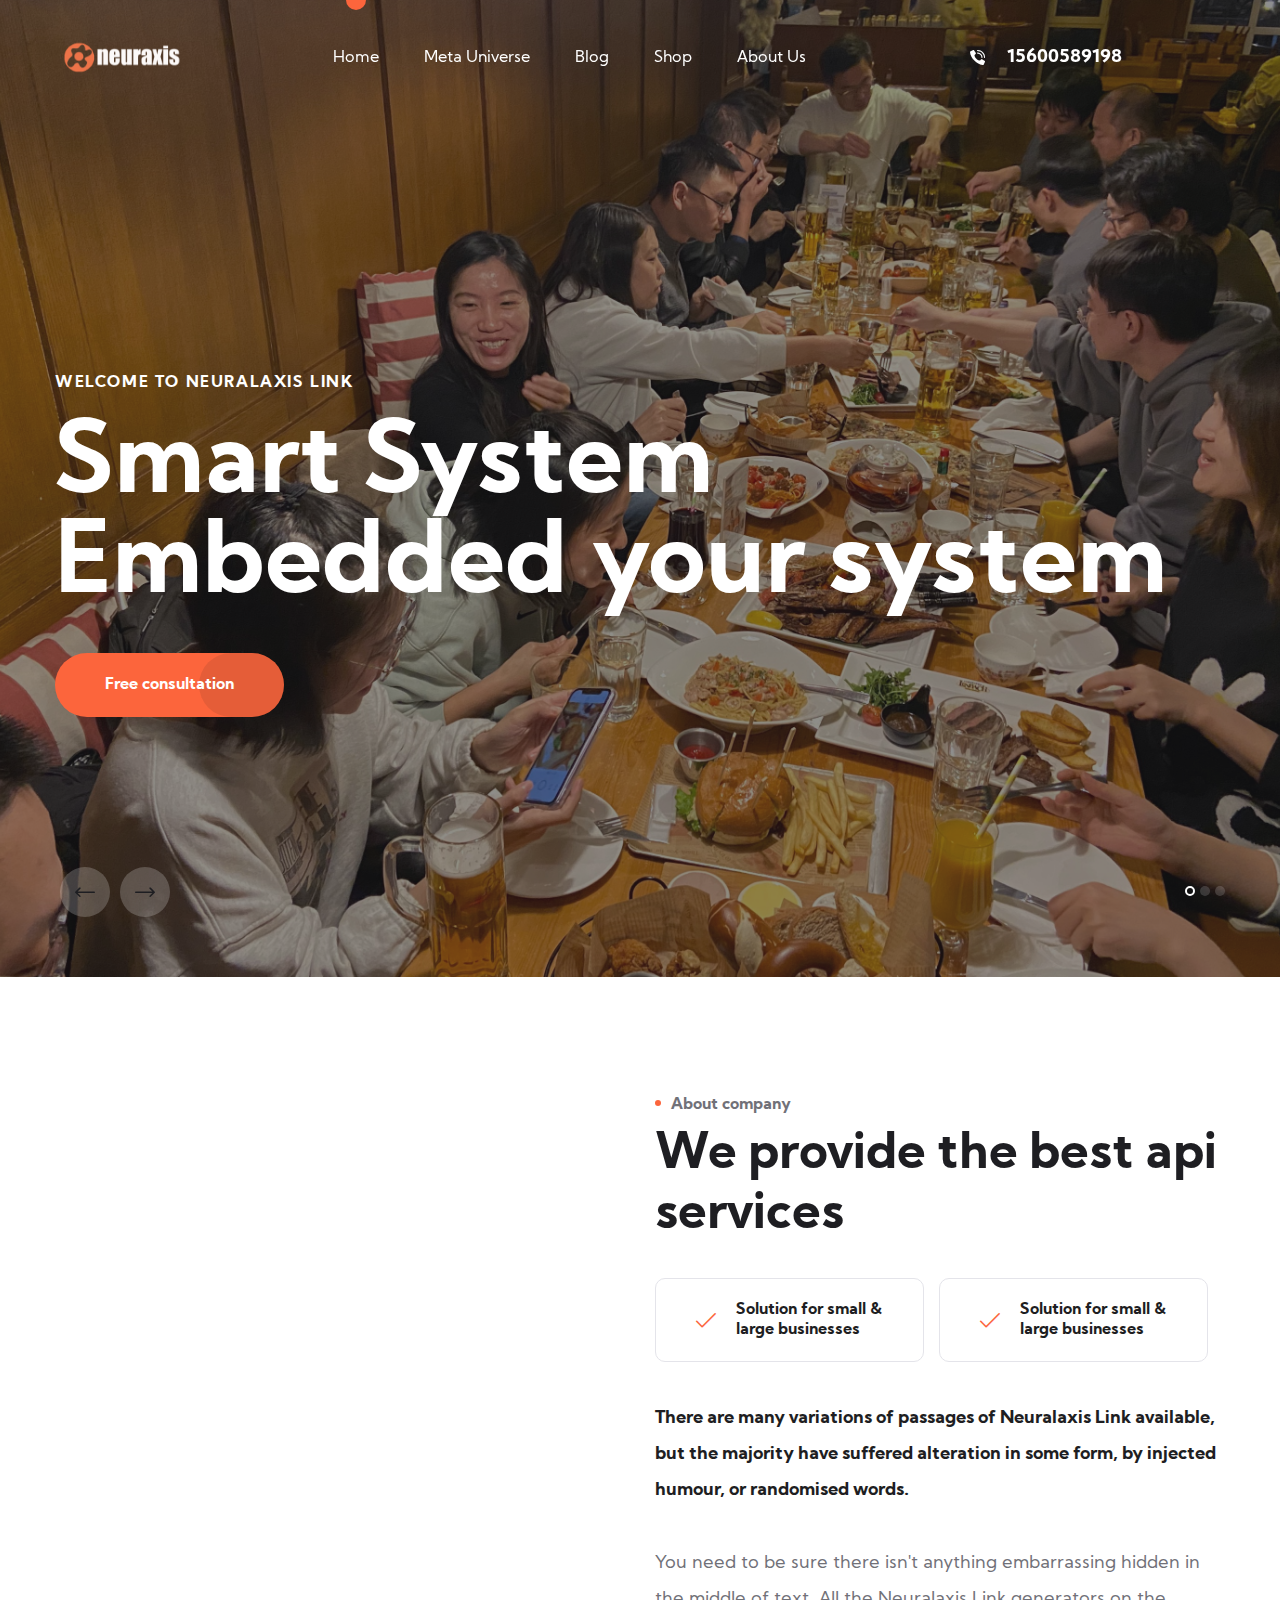
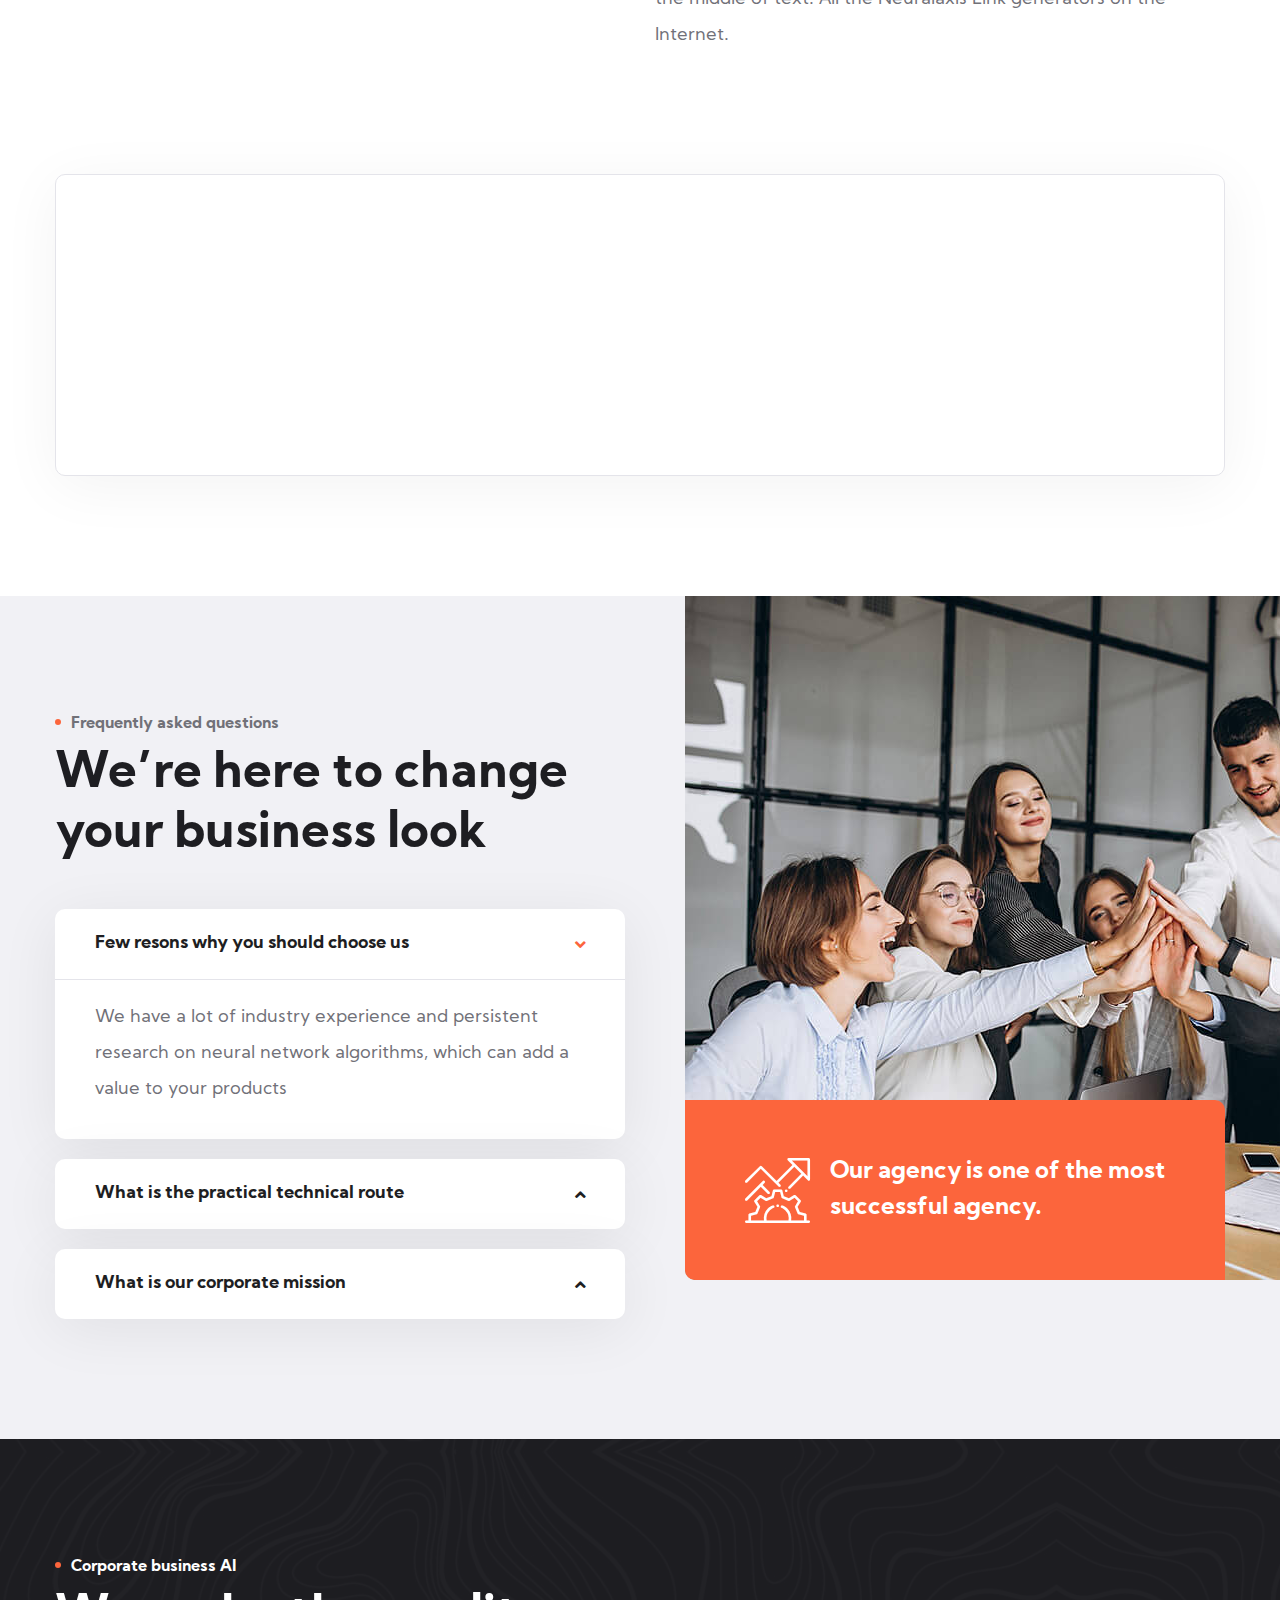
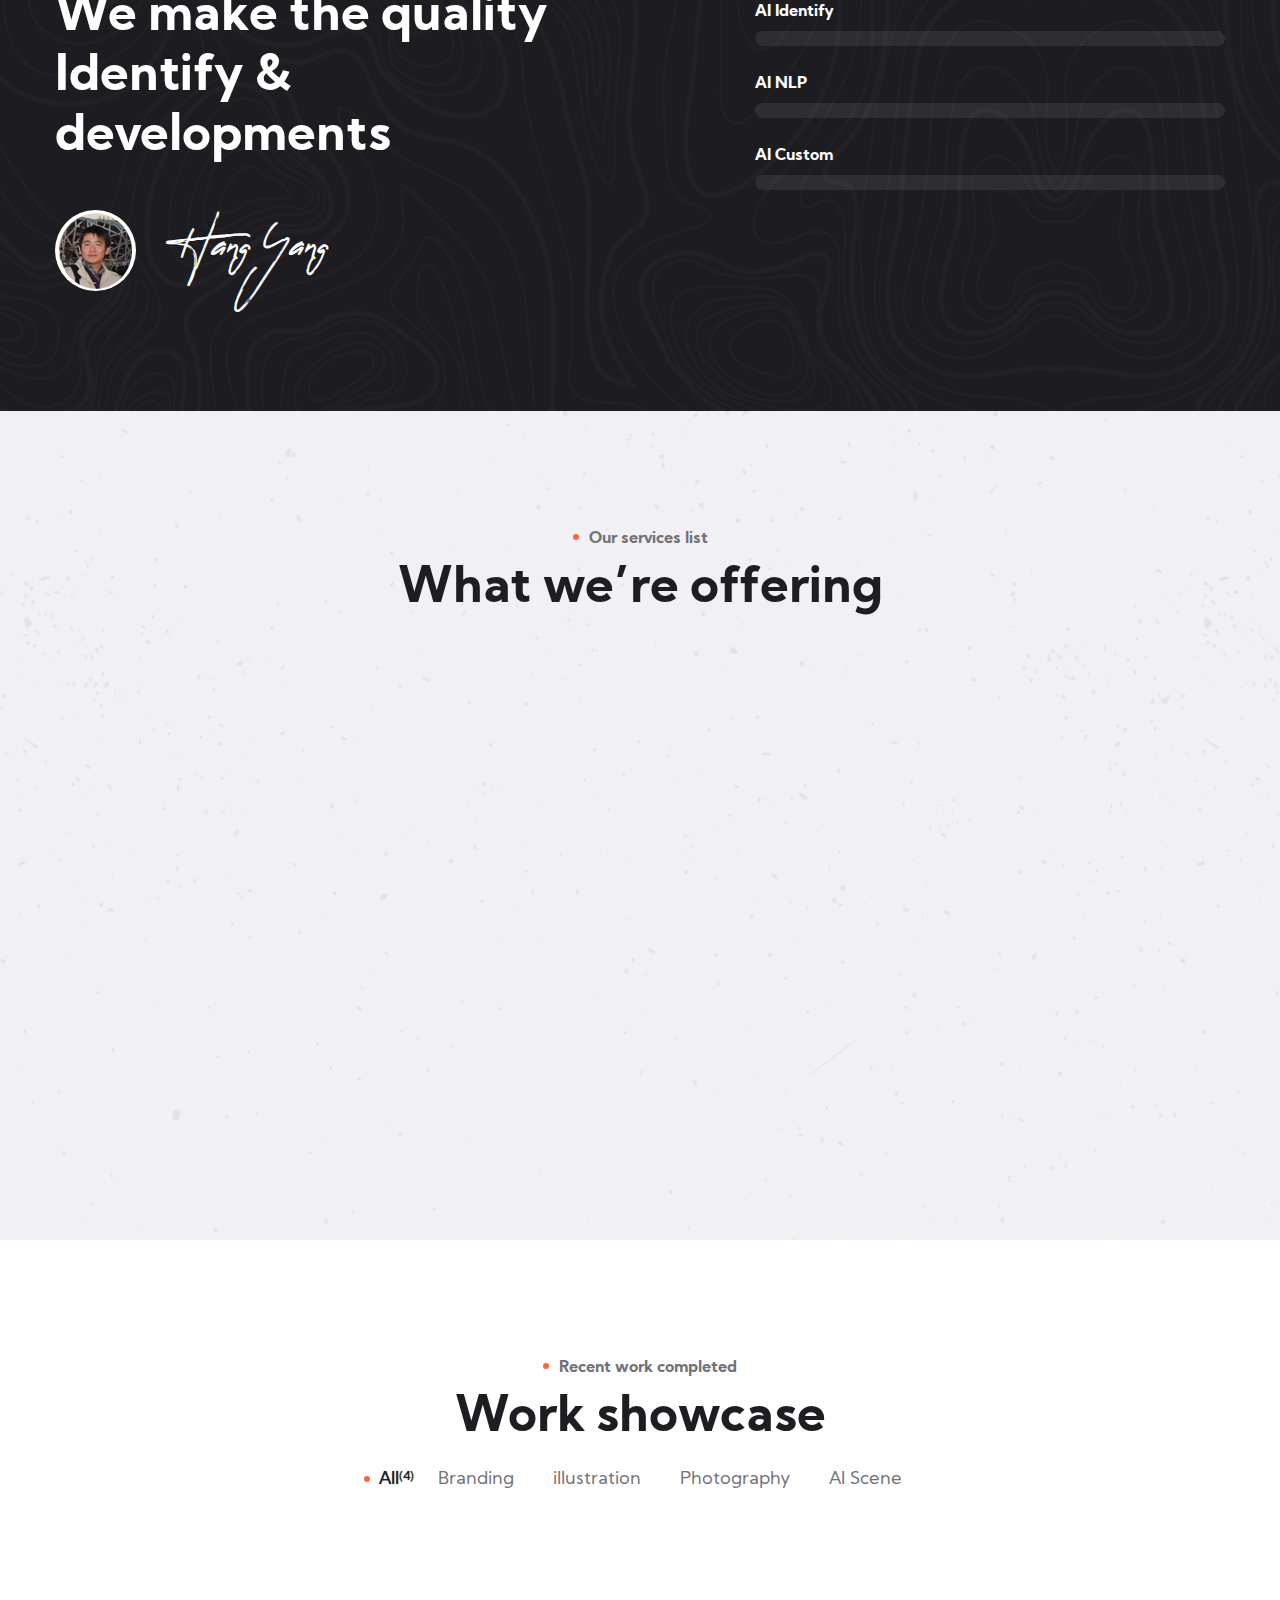
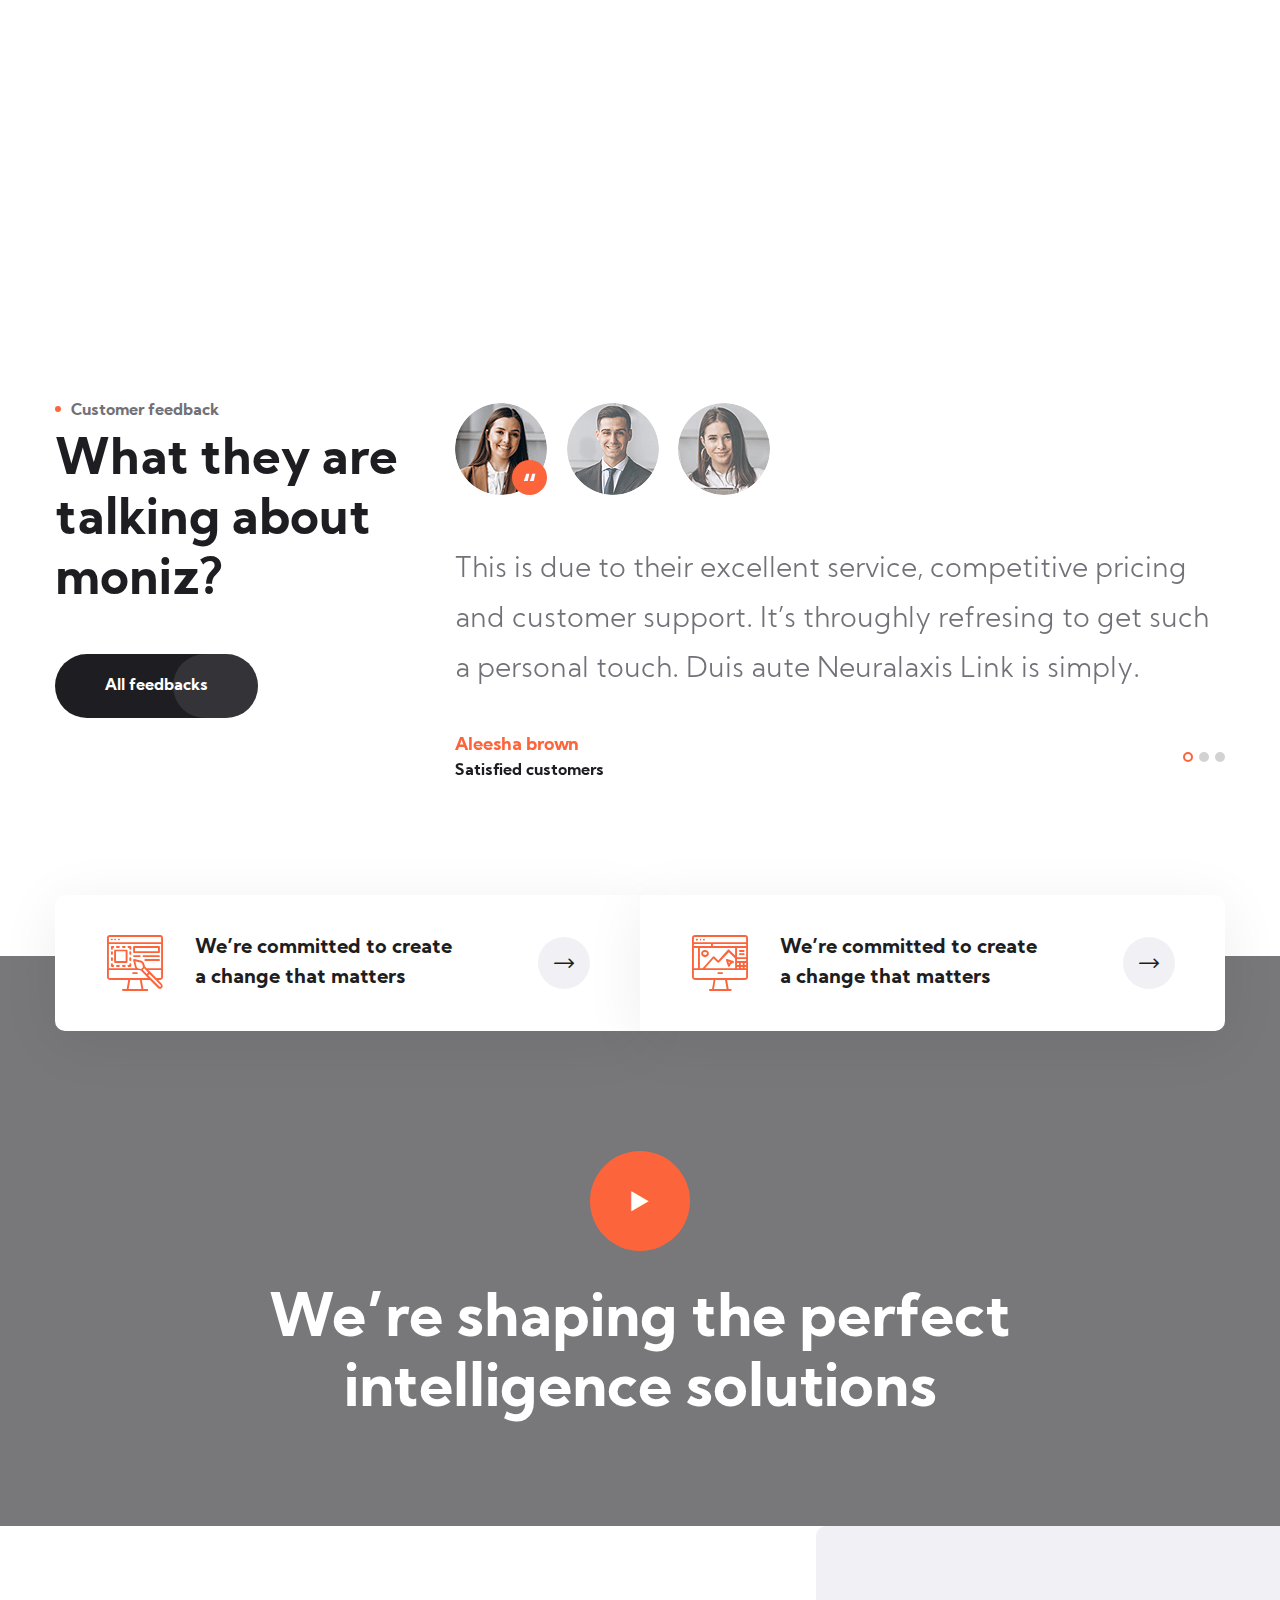
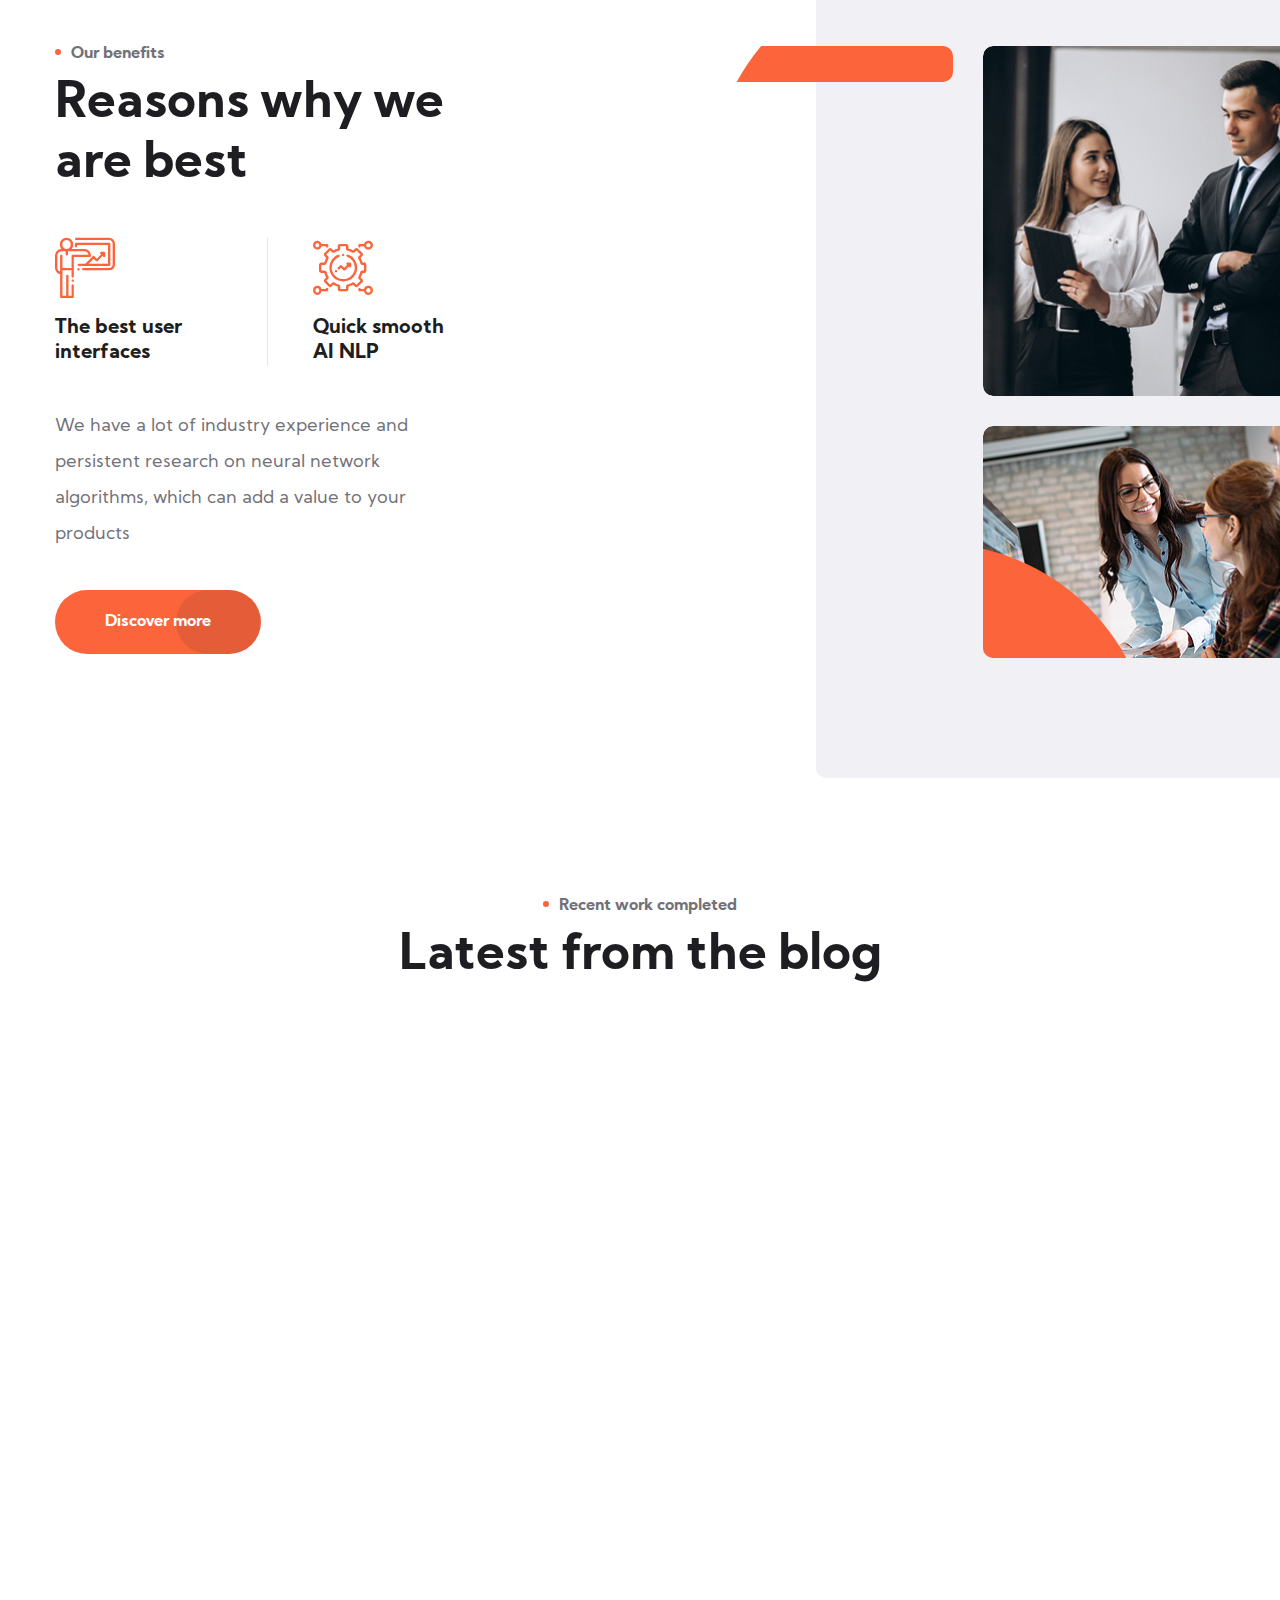
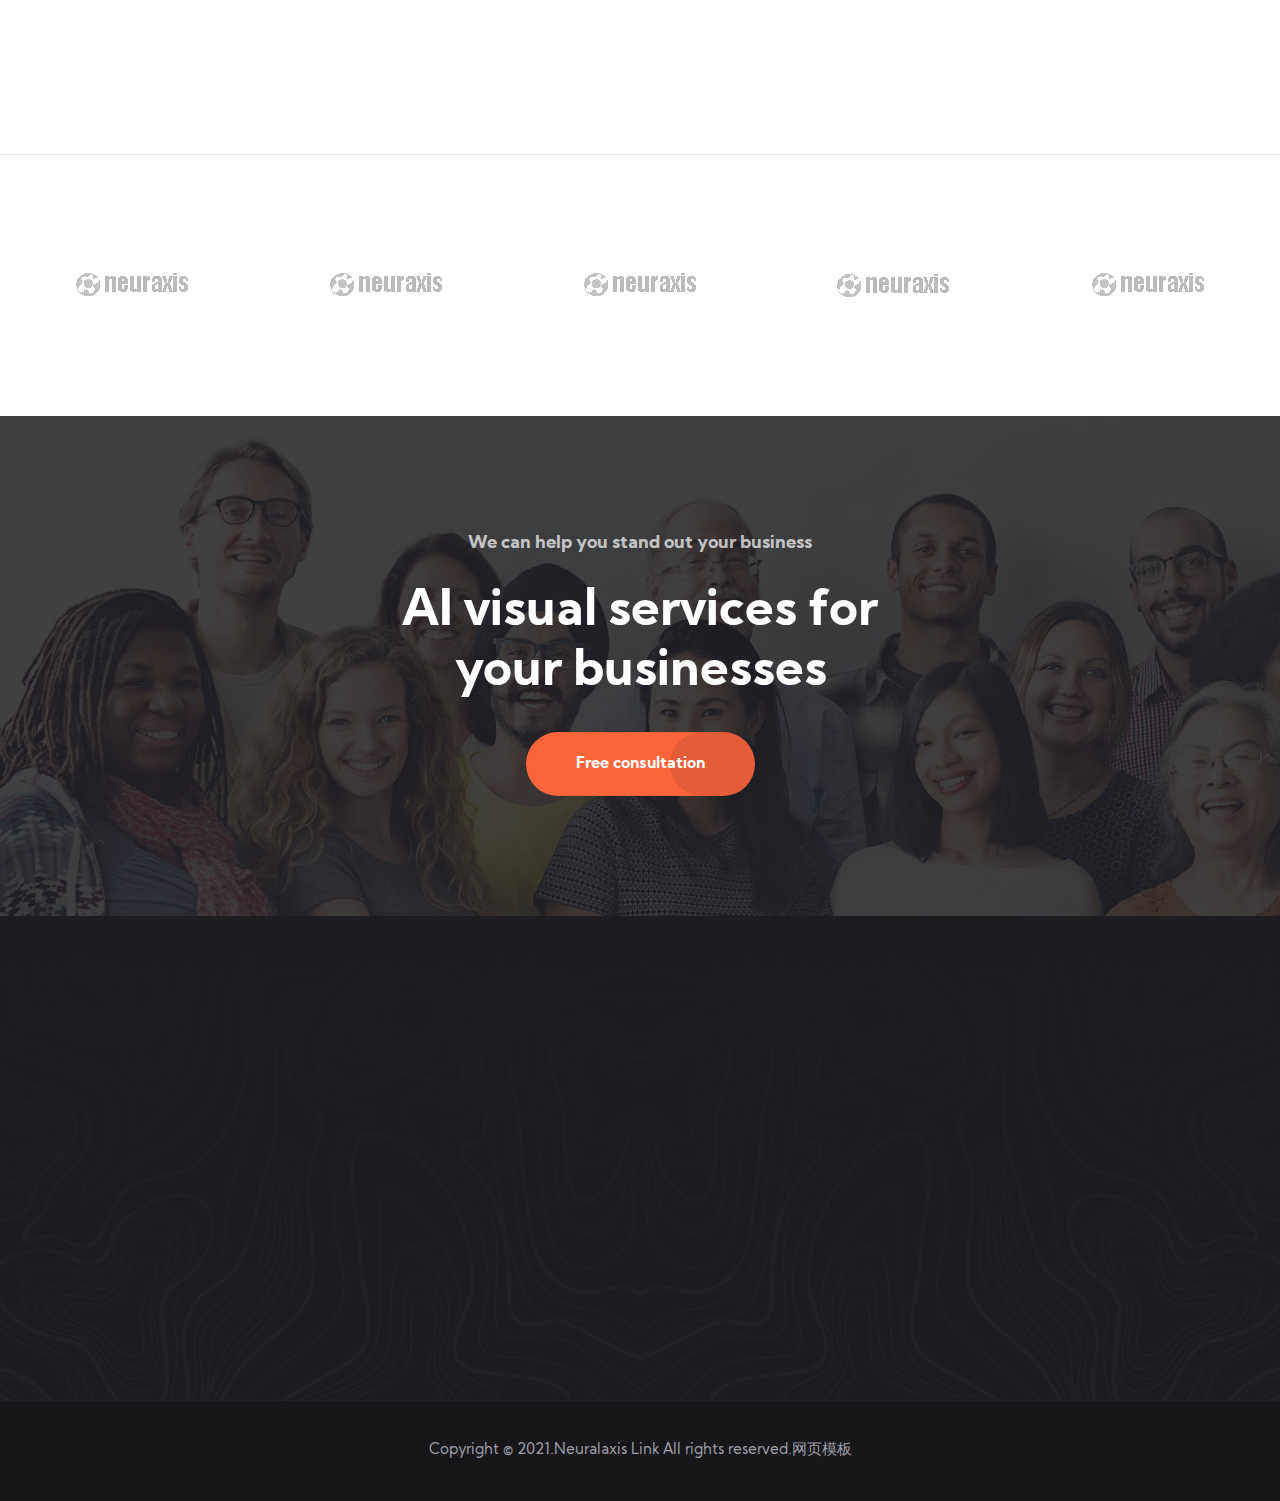
==== index.html @ cae8863f "add games" ====
<!DOCTYPE html>
<html lang="en">

<head>
    <meta charset="UTF-8" />
    <meta name="viewport" content="width=device-width, initial-scale=1.0" />
    <title>Neuralaxis Link</title>

    <!-- fonts -->
    <link rel="preconnect" href="https://fonts.gstatic.com">
    <link href="static/css/ed7759415e1d4513904849f1ca09a97c.css" rel="stylesheet">


    <link rel="stylesheet" href="static/css/bootstrap.min.css" />
    <link rel="stylesheet" href="static/css/animate.min.css" />
    <link rel="stylesheet" href="static/css/all.min.css" />
    <link rel="stylesheet" href="static/css/jarallax.css" />
    <link rel="stylesheet" href="static/css/jquery.magnific-popup.css" />
    <link rel="stylesheet" href="static/css/nouislider.min.css" />
    <link rel="stylesheet" href="static/css/nouislider.pips.css" />
    <link rel="stylesheet" href="static/css/odometer.min.css" />
    <link rel="stylesheet" href="static/css/swiper.min.css" />
    <link rel="stylesheet" href="static/css/style.css">
    <link rel="stylesheet" href="static/css/tiny-slider.min.css" />
    <link rel="stylesheet" href="static/css/stylesheet.css" />
    <link rel="stylesheet" href="static/css/owl.carousel.min.css" />
    <link rel="stylesheet" href="static/css/owl.theme.default.min.css" />
    <link rel="stylesheet" href="static/css/twentytwenty.css" />
    <link rel="stylesheet" href="static/css/jquery.bxslider.css" />
    <link rel="stylesheet" href="static/css/bootstrap-select.min.css" />
    <link rel="stylesheet" href="static/css/vegas.min.css" />
    <link rel="stylesheet" href="static/css/jquery-ui.css" />
    <link rel="stylesheet" href="static/css/timepicker.css" />

    <!-- template styles -->
    <link rel="stylesheet" href="static/css/moniz.css" />
    <link rel="stylesheet" href="static/css/moniz-responsive.css" />
</head>

<body>
    <div class="preloader">
        <img class="preloader__image" width="60" src="static/picture/loader.png" alt="" />
    </div>
    <!-- /.preloader -->
    <div class="page-wrapper">
        <header class="main-header clearfix">
            <nav class="main-menu clearfix">
                <div class="main-menu-wrapper clearfix">
                    <div class="main-menu-wrapper__left clearfix">
                        <div class="main-menu-wrapper__logo">
                            <a href="index.html"><img src="static/picture/logo.png" alt=""></a>
                        </div>
                        <div class="main-menu-wrapper__search-box">
                            <a href="#" class="main-menu-wrapper__search search-toggler icon-magnifying-glass"></a>
                        </div>
                        <div class="main-menu-wrapper__social">
                            <a href="#"><i class="fab fa-twitter"></i></a>
                            <!-- <a href="#" class="clr-fb"><i class="fab fa-facebook"></i></a>
                            <a href="#" class="clr-dri"><i class="fab fa-pinterest-p"></i></a>
                            <a href="#" class="clr-ins"><i class="fab fa-instagram"></i></a> -->
                        </div>
                    </div>
                    <div class="main-menu-wrapper__main-menu">
                        <a href="#" class="mobile-nav__toggler">
                            <span></span>
                        </a>
                        <ul class="main-menu__list">
                            <li class="dropdown">
                                <a href="index.html">Home</a>
                                <!-- <ul>
                                    <li>
                                        <a href="index.html">Home one</a>
                                    </li>
                                    <li><a href="index2.html">Home two</a></li>
                                    <li class="dropdown">
                                        <a href="#">Header styles</a>
                                        <ul>
                                            <li><a href="index.html">Header one</a></li>
                                            <li><a href="index2.html">Header two</a></li>
                                        </ul>
                                    </li>
                                </ul> -->
                            </li>
                            <li class="dropdown">
                                <a href="#">Meta Universe</a>
                                <ul>
                                    <li><a href="http://43.138.26.82:8080">Game</a></li>
                                    <li><a href="RakutenOfficeindex.html">VR</a></li>
                                </ul>
                            </li>
                            <li class="dropdown">
                                <a href="http://www.rakuten.co.jp">Blog</a>
                                <!-- <ul>
                                    <li><a href="about.html">About</a></li>
                                    <li><a href="team.html">Team</a></li>
                                    <li><a href="faqs.html">FAQs</a></li>
                                    <li><a href="404.html">404</a></li>
                                </ul> -->
                            </li>
                            <li><a href="http://www.rakuten.co.jp/">Shop</a></li>

                            <!-- <li class="dropdown">
                                <a href="#">Portfolio</a>
                                <ul>
                                    <li><a href="portfolio.html">Portfolio</a></li>
                                    <li><a href="portfolio-detail.html">Portfolio details</a></li>
                                    <li><a href="portfolio-detail-fullwidth.html">Portfolio details full</a></li>
                                </ul>
                            </li> -->
                            <li class="dropdown">
                                <a href="about.html">About Us</a>
                                <!-- <ul>
                                    <li><a href="blog.html">Blog</a></li>
                                    <li><a href="blog-sidebar.html">Blog sidebar</a></li>
                                    <li><a href="blog-details.html">Blog details</a></li>
                                </ul> -->
                            </li>

                        </ul>
                    </div>
                    <div class="main-menu-wrapper__right">
                        <div class="main-menu-wrapper__right-contact-box">
                            <div class="main-menu-wrapper__right-contact-icon">
                                <span class="icon-phone-call"></span>
                            </div>
                            <div class="main-menu-wrapper__right-contact-number">
                                <a href="tel:15600589198">15600589198</a>
                            </div>
                        </div>
                    </div>
                </div>
            </nav>
        </header>

        <div class="stricky-header stricked-menu main-menu">
            <div class="sticky-header__content"></div><!-- /.sticky-header__content -->
        </div><!-- /.stricky-header -->

        <!-- Banner One Start -->
        <section class="main-slider">
            <div class="swiper-container thm-swiper__slider" data-swiper-options='{"slidesPerView": 1, "loop": true,
    "effect": "fade",
     "pagination": {
        "el": "#main-slider-pagination",
        "type": "bullets",
        "clickable": true
      },
    "navigation": {
        "nextEl": "#main-slider__swiper-button-next",
        "prevEl": "#main-slider__swiper-button-prev"
    },
    "autoplay": {
        "delay": 5000
    }}'>
                <div class="swiper-wrapper">
                    <div class="swiper-slide">
                        <div class="image-layer" style="background-image: url(static/images/main-slider-1-1.jpg);">
                        </div>

                        <div class="image-layer-overlay"></div>
                        <div class="main-slider-shape-1"></div>
                        <div class="main-slider-shape-2"></div>
                        <div class="main-slider-shape-3"></div>
                        <div class="main-slider-shape-4"></div>
                        <!-- /.image-layer -->
                        <div class="container">
                            <div class="row">
                                <div class="col-lg-12">
                                    <div class="main-slider__content">
                                        <p>welcome to Neuralaxis Link</p>
                                        <h2>Smart System <br> Embedded your system</h2>
                                        <a href="contact.html" class="thm-btn"><span>Free consultation</span></a>
                                    </div>
                                </div>
                            </div>
                        </div>
                    </div>
                    <div class="swiper-slide">
                        <div class="image-layer" style="background-image: url(static/images/main-slider-1-2.jpg);">
                        </div>

                        <div class="image-layer-overlay"></div>
                        <div class="main-slider-shape-1"></div>
                        <div class="main-slider-shape-2"></div>
                        <div class="main-slider-shape-3"></div>
                        <div class="main-slider-shape-4"></div>
                        <!-- /.image-layer -->
                        <div class="container">
                            <div class="row">
                                <div class="col-lg-12">
                                    <div class="main-slider__content">
                                        <p>welcome to Neuralaxis agency</p>
                                        <h2>Artificial intelligence <br> design agency</h2>
                                        <a href="contact.html" class="thm-btn"><span>Free consultation</span></a>
                                    </div>
                                </div>
                            </div>
                        </div>
                    </div>
                    <div class="swiper-slide">
                        <div class="image-layer" style="background-image: url(static/images/main-slider-1-3.jpg);">
                        </div>

                        <div class="image-layer-overlay"></div>
                        <div class="main-slider-shape-1"></div>
                        <div class="main-slider-shape-2"></div>
                        <div class="main-slider-shape-3"></div>
                        <div class="main-slider-shape-4"></div>
                        <!-- /.image-layer -->
                        <div class="container">
                            <div class="row">
                                <div class="col-lg-12">
                                    <div class="main-slider__content">
                                        <p>welcome to Moniz Neuralaxis agency</p>
                                        <h2>Artificial intelligence<br> design agency</h2>
                                        <a href="contact.html" class="thm-btn"><span>Free consultation</span></a>
                                    </div>
                                </div>
                            </div>
                        </div>
                    </div>
                </div>
                <!-- If we need navigation buttons -->
                <div class="slider-bottom-box clearfix">

                    <div class="main-slider__nav">
                        <div class="swiper-button-prev" id="main-slider__swiper-button-next"><i
                                class="icon-right-arrow icon-left-arrow"></i>
                        </div>
                        <div class="swiper-button-next" id="main-slider__swiper-button-prev"><i
                                class="icon-right-arrow"></i>
                        </div>
                    </div>
                    <div class="swiper-pagination" id="main-slider-pagination"></div>
                </div>
            </div>
        </section>
        <!--Banner One End-->

        <!--Welcome One Start-->
        <section class="welcome-one">
            <div class="container">
                <div class="row">
                    <div class="col-xl-6">
                        <div class="welcome-one__left wow fadeInLeft" data-wow-duration="1500ms">
                            <div class="welcome-one__img-box">
                                <div class="welcome-one__img">
                                    <img src="static/picture/welcome-one-img-1.png" alt="">
                                    <div class="welcome-one__shape-1"></div>
                                    <div class="welcome-one__shape-2"></div>
                                </div>
                                <div class="welcome-one__trusted">
                                    <p>Trusted by</p>
                                    <h2 class="odometer" data-count="4890">00</h2>
                                </div>
                            </div>
                        </div>
                    </div>
                    <div class="col-xl-6">
                        <div class="welcome-one__right">
                            <div class="section-title text-left">
                                <span class="section-title__tagline">About company</span>
                                <h2 class="section-title__title">We provide the best api services</h2>
                            </div>
                            <div class="welcome-one__solutions">
                                <div class="welcome-one__solutions-single">
                                    <div class="welcome-one__solutions-icon">
                                        <span class="icon-tick"></span>
                                    </div>
                                    <div class="welcome-one__solutions-text-box">
                                        <p>Solution for small & <br> large businesses</p>
                                    </div>
                                </div>
                                <div class="welcome-one__solutions-single">
                                    <div class="welcome-one__solutions-icon">
                                        <span class="icon-tick"></span>
                                    </div>
                                    <div class="welcome-one__solutions-text-box">
                                        <p>Solution for small & <br> large businesses</p>
                                    </div>
                                </div>
                            </div>
                            <p class="welcome-one__right-text-1">There are many variations of passages of Neuralaxis
                                Link
                                available, but the majority have suffered alteration in some form, by injected humour,
                                or randomised words.</p>
                            <p class="welcome-one__right-text-2">You need to be sure there isn't anything embarrassing
                                hidden in the middle of text. All the Neuralaxis Link generators on the Internet.</p>
                        </div>
                    </div>
                </div>
            </div>
        </section>
        <!--Welcome One End-->

        <!--Counter One Start-->
        <section class="counters-one">
            <div class="container">
                <ul class="counters-one__box list-unstyled">
                    <li class="counter-one__single wow fadeInUp" data-wow-delay="100ms">
                        <div class="counter-one__icon">
                            <span class="icon-recommend"></span>
                        </div>
                        <h3 class="odometer" data-count="860">00</h3>
                        <p class="counter-one__text">Projects completed</p>
                    </li>
                    <li class="counter-one__single wow fadeInUp" data-wow-delay="200ms">
                        <div class="counter-one__icon">
                            <span class="icon-recruit"></span>
                        </div>
                        <h3 class="odometer" data-count="50">00</h3>
                        <p class="counter-one__text">Active clients</p>
                    </li>
                    <li class="counter-one__single wow fadeInUp" data-wow-delay="300ms">
                        <div class="counter-one__icon">
                            <span class="icon-coffee"></span>
                        </div>
                        <h3 class="odometer" data-count="93">00</h3>
                        <p class="counter-one__text">Cups of coffee</p>
                    </li>
                    <li class="counter-one__single wow fadeInUp" data-wow-delay="400ms">
                        <div class="counter-one__icon">
                            <span class="icon-customer-review"></span>
                        </div>
                        <h3 class="odometer" data-count="970">00</h3>
                        <p class="counter-one__text">Happy clients</p>
                    </li>
                    <li class="counter-one__shape wow fadeInUp" data-wow-delay="500ms"></li>
                </ul>
            </div>
        </section>
        <!--Counter One End-->

        <!--We Change Start-->
        <section class="we-change">
            <div class="container">
                <div class="row">
                    <div class="col-xl-6">
                        <div class="we-change__left-faqs">
                            <div class="section-title text-left">
                                <span class="section-title__tagline">Frequently asked questions</span>
                                <h2 class="section-title__title">We’re here to change your business look</h2>
                            </div>
                            <div class="we-change__faqs">
                                <div class="accrodion-grp" data-grp-name="faq-one-accrodion">
                                    <div class="accrodion active">
                                        <div class="accrodion-title">
                                            <h4>Few resons why you should choose us</h4>
                                        </div>
                                        <div class="accrodion-content">
                                            <div class="inner">
                                                <p>We have a lot of industry experience and persistent research on
                                                    neural network algorithms, which can add a value to your products
                                                </p>
                                            </div><!-- /.inner -->
                                        </div>
                                    </div>
                                    <div class="accrodion">
                                        <div class="accrodion-title">
                                            <h4>What is the practical technical route</h4>
                                        </div>
                                        <div class="accrodion-content">
                                            <div class="inner">
                                                <p>Caffe mxnet paddle pytorch onnx matlab deeplearning4j.</p>
                                            </div><!-- /.inner -->
                                        </div>
                                    </div>
                                    <div class="accrodion last-chiled">
                                        <div class="accrodion-title">
                                            <h4>What is our corporate mission</h4>
                                        </div>
                                        <div class="accrodion-content">
                                            <div class="inner">
                                                <p>Use high-tech technology to make our world a better place.</p>
                                            </div><!-- /.inner -->
                                        </div>
                                    </div>
                                </div>
                            </div>
                        </div>
                    </div>
                    <div class="col-xl-6">
                        <div class="we-change__right">
                            <div class="we-change__right-img">
                                <img src="static/picture/we-change-right-img-1.jpg" alt="">
                                <div class="we-change__agency">
                                    <div class="we-change__agency-icon">
                                        <span class="icon-development"></span>
                                    </div>
                                    <div class="we-change__agency-text">
                                        <h3>Our agency is one of the most <br> successful agency.</h3>
                                    </div>
                                </div>
                            </div>
                        </div>
                    </div>
                </div>
            </div>
        </section>
        <!--We Change End-->

        <!--We Make Start-->
        <section class="we-make">
            <div class="we-make-bg" style="background-image: url(static/images/we-make-bg.jpg)"></div>
            <div class="container">
                <div class="row">
                    <div class="col-xl-7 col-lg-6">
                        <div class="we-make__left">
                            <div class="section-title text-left">
                                <span class="section-title__tagline">Corporate business AI</span>
                                <h2 class="section-title__title">We make the quality Identify & developments</h2>
                            </div>
                            <div class="we-make__person">
                                <div class="we-make__person-img">
                                    <img src="static/picture/person-img-1.png" alt="">
                                </div>
                                <div class="we-make__person-text">
                                    <p>Hang Yang</p>
                                </div>
                            </div>
                        </div>
                    </div>
                    <div class="col-xl-5 col-lg-6">
                        <div class="we-make__right">
                            <div class="we-make__progress">
                                <div class="we-make__progress-single">
                                    <h4 class="we-make__progress-title">AI Identify</h4>
                                    <div class="bar">
                                        <div class="bar-inner count-bar" data-percent="90%">
                                            <div class="count-text">90%</div>
                                        </div>
                                    </div>
                                </div>
                                <div class="we-make__progress-single">
                                    <h4 class="we-make__progress-title">AI NLP</h4>
                                    <div class="bar">
                                        <div class="bar-inner count-bar" data-percent="46%">
                                            <div class="count-text">46%</div>
                                        </div>
                                    </div>
                                </div>
                                <div class="we-make__progress-single">
                                    <h4 class="we-make__progress-title">AI Custom</h4>
                                    <div class="bar marb-0">
                                        <div class="bar-inner count-bar" data-percent="38%">
                                            <div class="count-text">38%</div>
                                        </div>
                                    </div>
                                </div>
                            </div>
                        </div>
                    </div>
                </div>
            </div>
        </section>
        <!--We Make End-->

        <!--Services One Start-->
        <section class="services-one">
            <div class="services-one-bg" style="background-image: url(static/images/services-one-bg.jpg)">
            </div>
            <div class="container">
                <div class="section-title text-center">
                    <span class="section-title__tagline">Our services list</span>
                    <h2 class="section-title__title">What we’re offering</h2>
                </div>
                <div class="row">
                    <div class="col-xl-4 col-lg-4">
                        <!--Services One Single-->
                        <div class="services-one__single wow fadeInUp" data-wow-delay="100ms">
                            <div class="services-one__icon">
                                <span class="icon-color-sample"></span>
                            </div>
                            <h3 class="services-one__title"><a href="ai-visual.html">AI visual</a></h3>
                            <p class="services-one__text">Neuralaxis Link dolor sit amet, consectetur notted adipisicing
                                elit sed do.</p>
                            <a href="ai-visual.html" class="service-one__arrow"><span
                                    class="icon-right-arrow"></span></a>
                        </div>
                    </div>
                    <div class="col-xl-4 col-lg-4">
                        <!--Services One Single-->
                        <div class="services-one__single wow fadeInUp" data-wow-delay="100ms">
                            <div class="services-one__icon">
                                <span class="icon-front-end"></span>
                            </div>
                            <h3 class="services-one__title"><a href="ai-NLP.html">AI NLP</a></h3>
                            <p class="services-one__text">Neuralaxis Link dolor sit amet, consectetur notted adipisicing
                                elit sed do.</p>
                            <a href="ai-NLP.html" class="service-one__arrow"><span class="icon-right-arrow"></span></a>
                        </div>
                    </div>
                    <div class="col-xl-4 col-lg-4">
                        <!--Services One Single-->
                        <div class="services-one__single wow fadeInUp" data-wow-delay="100ms">
                            <div class="services-one__icon">
                                <span class="icon-online-shopping"></span>
                            </div>
                            <h3 class="services-one__title"><a href="ai-custom.html">AI Custom</a></h3>
                            <p class="services-one__text">Neuralaxis Link dolor sit amet, consectetur notted adipisicing
                                elit sed do.</p>
                            <a href="ai-custom.html" class="service-one__arrow"><span
                                    class="icon-right-arrow"></span></a>
                        </div>
                    </div>
                </div>
            </div>
        </section>
        <!--Services One End-->

        <!--Portfolio One Start-->
        <section class="portfolio-one">
            <div class="portfolio-one__container">
                <div class="section-title text-center">
                    <span class="section-title__tagline">Recent work completed</span>
                    <h2 class="section-title__title">Work showcase</h2>
                </div>
                <div class="row">
                    <div class="col-xl-12">
                        <ul class="portfolio-filter style1 post-filter has-dynamic-filters-counter list-unstyled">
                            <li data-filter=".filter-item" class="active"><span class="filter-text">All</span></li>
                            <li data-filter=".bra"><span class="filter-text">Branding</span></li>
                            <li data-filter=".illus"><span class="filter-text">illustration</span></li>
                            <li data-filter=".photo"><span class="filter-text">Photography</span></li>
                            <li data-filter=".web"><span class="filter-text last-pd-none">AI Scene</span></li>
                        </ul>
                    </div>
                </div>
                <div class="row filter-layout masonary-layout">
                    <div class="col-xl-3 col-lg-6 col-md-6 filter-item bra illus web photo">
                        <!--Portfolio One Single-->
                        <div class="portfolio-one__single wow fadeInUp" data-wow-delay="100ms">
                            <div class="portfolio-one__img">
                                <img src="static/picture/portfolio-1-1.jpg" alt="">
                                <div class="portfolio-one__experience">
                                    <div class="portfolio-one__web-design">
                                        <p class="portfolio-one__web-design-title">AI Scene</p>
                                    </div>
                                    <div class="portfolio-one__fimlor">
                                        <p class="portfolio-one__fimlor-title"><a href="portfolio-detail.html">Fimlor
                                                Experience</a></p>
                                    </div>
                                </div>
                                <div class="portfolio-one__arrow">
                                    <a href="portfolio-detail.html"><span class="icon-right-arrow"></span></a>
                                </div>
                            </div>
                        </div>
                    </div>
                    <div class="col-xl-3 col-lg-6 col-md-6 filter-item bra photo">
                        <!--Portfolio One Single-->
                        <div class="portfolio-one__single wow fadeInUp" data-wow-delay="200ms">
                            <div class="portfolio-one__img">
                                <img src="static/picture/portfolio-1-2.jpg" alt="">
                                <div class="portfolio-one__experience">
                                    <div class="portfolio-one__web-design">
                                        <p class="portfolio-one__web-design-title">AI Scene</p>
                                    </div>
                                    <div class="portfolio-one__fimlor">
                                        <p class="portfolio-one__fimlor-title"><a href="portfolio-detail.html">Fimlor
                                                Experience</a></p>
                                    </div>
                                </div>
                                <div class="portfolio-one__arrow">
                                    <a href="portfolio-detail.html"><span class="icon-right-arrow"></span></a>
                                </div>
                            </div>
                        </div>
                    </div>
                    <div class="col-xl-3 col-lg-6 col-md-6 filter-item bra illus web">
                        <!--Portfolio One Single-->
                        <div class="portfolio-one__single mar-b-0 margin-bottom-30 wow fadeInUp" data-wow-delay="300ms">
                            <div class="portfolio-one__img">
                                <img src="static/picture/portfolio-1-3.jpg" alt="">
                                <div class="portfolio-one__experience">
                                    <div class="portfolio-one__web-design">
                                        <p class="portfolio-one__web-design-title">AI Scene</p>
                                    </div>
                                    <div class="portfolio-one__fimlor">
                                        <p class="portfolio-one__fimlor-title"><a href="portfolio-detail.html">Fimlor
                                                Experience</a></p>
                                    </div>
                                </div>
                                <div class="portfolio-one__arrow">
                                    <a href="portfolio-detail.html"><span class="icon-right-arrow"></span></a>
                                </div>
                            </div>
                        </div>
                    </div>
                    <div class="col-xl-3 col-lg-6 col-md-6 filter-item bra illus photo">
                        <!--Portfolio One Single-->
                        <div class="portfolio-one__single mar-b-0 wow fadeInUp" data-wow-delay="400ms">
                            <div class="portfolio-one__img">
                                <img src="static/picture/portfolio-1-4.jpg" alt="">
                                <div class="portfolio-one__experience">
                                    <div class="portfolio-one__web-design">
                                        <p class="portfolio-one__web-design-title">AI Scene</p>
                                    </div>
                                    <div class="portfolio-one__fimlor">
                                        <p class="portfolio-one__fimlor-title"><a href="portfolio-detail.html">Fimlor
                                                Experience</a></p>
                                    </div>
                                </div>
                                <div class="portfolio-one__arrow">
                                    <a href="portfolio-detail.html"><span class="icon-right-arrow"></span></a>
                                </div>
                            </div>
                        </div>
                    </div>
                </div>
            </div>
        </section>
        <!--Portfolio One End-->

        <!--Testimonial One Start-->
        <section class="testimonial-one">
            <div class="container">
                <div class="row">
                    <div class="col-xl-4 col-lg-5">
                        <div class="testimonial-one__left">
                            <div class="section-title text-left">
                                <span class="section-title__tagline">Customer feedback</span>
                                <h2 class="section-title__title">What they are talking about moniz?</h2>
                            </div>
                            <div class="testimonial-one__btn-box">
                                <a href="about.html" class="thm-btn testimonial-one__btn"><span>All feedbacks</span></a>
                                <div class="testimonial-one__btn-shape"></div>
                            </div>
                        </div>
                    </div>
                    <div class="col-xl-8 col-lg-7">
                        <div class="testimonial-one__slider">


                            <div class="swiper-container" id="testimonials-one__thumb">
                                <div class="swiper-wrapper">
                                    <div class="swiper-slide">
                                        <div class="testimonial-one__img-holder">
                                            <img src="static/picture/testimonials-1-1.png" alt="">
                                            <div class="testimonial-one__quote">

                                            </div>
                                        </div>
                                    </div><!-- /.swiper-slide -->
                                    <div class="swiper-slide">
                                        <div class="testimonial-one__img-holder">
                                            <img src="static/picture/testimonials-1-2.png" alt="">
                                            <div class="testimonial-one__quote">

                                            </div>
                                        </div>
                                    </div><!-- /.swiper-slide -->
                                    <div class="swiper-slide">
                                        <div class="testimonial-one__img-holder">
                                            <img src="static/picture/testimonials-1-3.png" alt="">
                                            <div class="testimonial-one__quote">

                                            </div>
                                        </div>
                                    </div><!-- /.swiper-slide -->
                                </div><!-- /.swiper-wrapper -->
                            </div><!-- /#testimonials-one__thumb.swiper-container -->

                            <div class="testimonials-one__main-content">
                                <div class="swiper-container" id="testimonials-one__carousel">
                                    <div class="swiper-wrapper">
                                        <div class="swiper-slide">
                                            <div class="testimonial-one__conent-box">
                                                <p class="testimonial-one__text">This is due to their excellent service,
                                                    competitive pricing and customer support. It’s throughly refresing
                                                    to
                                                    get such a personal touch. Duis aute Neuralaxis Link is simply.</p>
                                                <div class="testimonial-one__client-details">
                                                    <h4 class="testimonial-one__client-name">Aleesha brown</h4>
                                                    <span class="testimonial-one__clinet-title">Satisfied
                                                        customers</span>
                                                </div>
                                            </div>
                                        </div><!-- /.swiper-slide -->
                                        <div class="swiper-slide">
                                            <div class="testimonial-one__conent-box">
                                                <p class="testimonial-one__text">This is due to their excellent service,
                                                    competitive pricing and customer support. It’s throughly refresing
                                                    to
                                                    get such a personal touch. Duis aute Neuralaxis Link is simply.</p>
                                                <div class="testimonial-one__client-details">
                                                    <h4 class="testimonial-one__client-name">Aleesha brown</h4>
                                                    <span class="testimonial-one__clinet-title">Satisfied
                                                        customers</span>
                                                </div>
                                            </div>
                                        </div><!-- /.swiper-slide -->
                                        <div class="swiper-slide">
                                            <div class="testimonial-one__conent-box">
                                                <p class="testimonial-one__text">This is due to their excellent service,
                                                    competitive pricing and customer support. It’s throughly refresing
                                                    to
                                                    get such a personal touch. Duis aute Neuralaxis Link is simply.</p>
                                                <div class="testimonial-one__client-details">
                                                    <h4 class="testimonial-one__client-name">Aleesha brown</h4>
                                                    <span class="testimonial-one__clinet-title">Satisfied
                                                        customers</span>
                                                </div>
                                            </div>
                                        </div><!-- /.swiper-slide -->
                                    </div><!-- /.swiper-wrapper -->
                                    <div id="testimonials-one__carousel-pagination"></div>
                                    <!-- /#testimonials-one__carousel-pagination -->
                                </div><!-- /#testimonials-one__thumb.swiper-container -->
                            </div>
                        </div>
                    </div>
                </div>
            </div>
        </section>
        <!--Testimonial One End-->

        <!--Two Boxes Start-->
        <section class="two-boxes">
            <div class="container">
                <div class="two-boxes__inner">
                    <div class="row">
                        <div class="col-xl-6 col-lg-6">
                            <div class="two-boxes__single two-boxes__single-one">
                                <div class="two-boxes__content">
                                    <div class="two-boxes__icon">
                                        <span class="icon-web-design"></span>
                                    </div>
                                    <div class="two-boxes__text">
                                        <p>We’re committed to create <br> a change that matters</p>
                                    </div>
                                </div>
                                <div class="two-boxes__arrow">
                                    <a href="contact.html"><span class="icon-right-arrow"></span></a>
                                </div>
                            </div>
                        </div>
                        <div class="col-xl-6 col-lg-6">
                            <div class="two-boxes__single two-boxes__single-two">
                                <div class="two-boxes__content">
                                    <div class="two-boxes__icon">
                                        <span class="icon-graphic-design"></span>
                                    </div>
                                    <div class="two-boxes__text">
                                        <p>We’re committed to create <br> a change that matters</p>
                                    </div>
                                </div>
                                <div class="two-boxes__arrow">
                                    <a href="about.html"><span class="icon-right-arrow"></span></a>
                                </div>
                            </div>
                        </div>
                    </div>
                </div>
            </div>
        </section>
        <!--Two Boxes End-->

        <!--Video One Start-->
        <section class="video-one">
            <div class="video-one-bg jarallax" data-jarallax data-speed="0.2" data-imgPosition="50% 0%"
                style="background-image: url(static/images/video-one-bg.jpg)"></div>
            <div class="container">
                <div class="row">
                    <div class="col-xl-12">
                        <div class="video-one__inner">
                            <div class="video-one__link">
                                <a href="#" class="video-one__btn video-popup">
                                    <div class="video-one__video-icon">
                                        <span class="icon-play-button"></span>
                                        <i class="ripple"></i>
                                    </div>
                                </a>
                            </div>
                            <h2 class="video-one__text">We’re shaping the perfect <br> intelligence solutions</h2>
                        </div>
                    </div>
                </div>
            </div>
        </section>
        <!--Video One End-->

        <!--Reasons One Start-->
        <section class="reasons-one">
            <div class="container">
                <div class="row">
                    <div class="col-xl-4">
                        <div class="reasons-one__left">
                            <div class="section-title text-left">
                                <span class="section-title__tagline">Our benefits</span>
                                <h2 class="section-title__title">Reasons why we are best</h2>
                            </div>
                            <ul class="list-unstyled reasons-one__icon-box">
                                <li>
                                    <span class="icon-training"></span>
                                    <p class="reasons-one__text">The best user interfaces</p>
                                </li>
                                <li>
                                    <span class="icon-strategy"></span>
                                    <p class="reasons-one__text">Quick smooth AI NLP</p>
                                </li>
                            </ul>
                            <p class="reasons-one__text-1">We have a lot of industry experience and persistent research
                                on neural network algorithms, which can add a value to your products
                            </p>
                            <a href="about.html" class="thm-btn"><span>Discover more</span></a><!-- /.thm-btn -->
                        </div>
                    </div>
                    <div class="col-xl-8">
                        <div class="reasons-one__img-box">
                            <div class="reasons-one-img-box-bg"></div>
                            <div class="row">
                                <div class="col-xl-6 col-lg-6 col-md-6">
                                    <div class="reasons-one__img-one">
                                        <img src="static/picture/reasons-one-img-1.jpg" alt="">
                                        <div class="reasons-one__shape-1"></div>
                                        <div class="reasons-one__shape-2"></div>
                                    </div>
                                </div>
                                <div class="col-xl-6 col-lg-6 col-md-6">
                                    <div class="reasons-one__img-two">
                                        <img src="static/picture/reasons-one-img-3.jpg" alt="">
                                    </div>
                                    <div class="reasons-one__img-three reasons-one__img-two">
                                        <img src="static/picture/reasons-one-img-2.jpg" alt="">
                                        <div class="reasons-one__shape-3"></div>
                                    </div>
                                </div>
                            </div>
                        </div>
                    </div>
                </div>
            </div>
        </section>
        <!--Reasons One End-->

        <!--Blog One Start-->
        <section class="blog-one">
            <div class="container">
                <div class="section-title text-center">
                    <span class="section-title__tagline">Recent work completed</span>
                    <h2 class="section-title__title">Latest from the blog</h2>
                </div>
                <div class="row">
                    <div class="col-xl-4 col-lg-4">
                        <!--Blog One Single-->
                        <div class="blog-one__single wow fadeInUp" data-wow-delay="100ms">
                            <div class="blog-one__img-box">
                                <div class="blog-one__img">
                                    <img src="static/picture/blog-1-1.jpg" alt="">
                                    <a href="blog-details.html">
                                        <span class="blog-one__plus"></span>
                                    </a>
                                </div>
                                <div class="blog-one__date-box">
                                    <p><span>20</span> May</p>
                                </div>
                            </div>
                            <div class="blog-one__content">
                                <ul class="list-unstyled blog-one__meta">
                                    <li><a href="blog-details.html"><i class="far fa-user-circle"></i> By admin</a></li>
                                    <li><a href="blog-details.html"><i class="far fa-comments"></i> 2 Comments</a>
                                    </li>
                                </ul>
                                <h3 class="blog-one__title">
                                    <a href="blog-details.html">Basic rule of running artificial intelligence
                                        business</a>
                                </h3>
                                <p class="blog-one__text">Neuralaxis Link is simply is text used by copytyping
                                    refreshing.
                                </p>
                                <div class="blog-one__bottom">
                                    <div class="blog-one__read-btn">
                                        <a href="blog-details.html">Read more</a>
                                    </div>
                                    <div class="blog-one__arrow">
                                        <a href="blog-details.html"><span class="icon-right-arrow"></span></a>
                                    </div>
                                </div>
                            </div>
                        </div>
                    </div>
                    <div class="col-xl-4 col-lg-4">
                        <!--Blog One Single-->
                        <div class="blog-one__single wow fadeInUp" data-wow-delay="200ms">
                            <div class="blog-one__img-box">
                                <div class="blog-one__img">
                                    <img src="static/picture/blog-1-2.jpg" alt="">
                                    <a href="blog-details.html">
                                        <span class="blog-one__plus"></span>
                                    </a>
                                </div>
                                <div class="blog-one__date-box">
                                    <p><span>20</span> May</p>
                                </div>
                            </div>
                            <div class="blog-one__content">
                                <ul class="list-unstyled blog-one__meta">
                                    <li><a href="blog-details.html"><i class="far fa-user-circle"></i> By admin</a></li>
                                    <li><a href="blog-details.html"><i class="far fa-comments"></i> 2 Comments</a>
                                    </li>
                                </ul>
                                <h3 class="blog-one__title">
                                    <a href="blog-details.html">Leverage frameworks to provide a robust</a>
                                </h3>
                                <p class="blog-one__text">Neuralaxis Link is simply is text used by copytyping
                                    refreshing.
                                </p>
                                <div class="blog-one__bottom">
                                    <div class="blog-one__read-btn">
                                        <a href="blog-details.html">Read more</a>
                                    </div>
                                    <div class="blog-one__arrow">
                                        <a href="blog-details.html"><span class="icon-right-arrow"></span></a>
                                    </div>
                                </div>
                            </div>
                        </div>
                    </div>
                    <div class="col-xl-4 col-lg-4">
                        <!--Blog One Single-->
                        <div class="blog-one__single wow fadeInUp" data-wow-delay="300ms">
                            <div class="blog-one__img-box">
                                <div class="blog-one__img">
                                    <img src="static/picture/blog-1-3.jpg" alt="">
                                    <a href="blog-details.html">
                                        <span class="blog-one__plus"></span>
                                    </a>
                                </div>
                                <div class="blog-one__date-box">
                                    <p><span>20</span> May</p>
                                </div>
                            </div>
                            <div class="blog-one__content">
                                <ul class="list-unstyled blog-one__meta">
                                    <li><a href="blog-details.html"><i class="far fa-user-circle"></i> By admin</a></li>
                                    <li><a href="blog-details.html"><i class="far fa-comments"></i> 2 Comments</a>
                                    </li>
                                </ul>
                                <h3 class="blog-one__title">
                                    <a href="blog-details.html">Organically grow the holistic world view of</a>
                                </h3>
                                <p class="blog-one__text">Neuralaxis Link is simply is text used by copytyping
                                    refreshing.
                                </p>
                                <div class="blog-one__bottom">
                                    <div class="blog-one__read-btn">
                                        <a href="blog-details.html">Read more</a>
                                    </div>
                                    <div class="blog-one__arrow">
                                        <a href="blog-details.html"><span class="icon-right-arrow"></span></a>
                                    </div>
                                </div>
                            </div>
                        </div>
                    </div>
                </div>
            </div>
        </section>
        <!--Blog One End-->

        <!--Brand Two-->
        <section class="brand-one">
            <div class="container">
                <div class="thm-swiper__slider swiper-container" data-swiper-options='{"spaceBetween": 100, "slidesPerView": 5, "autoplay": { "delay": 5000 }, "breakpoints": {
                    "0": {
                        "spaceBetween": 30,
                        "slidesPerView": 2
                    },
                    "375": {
                        "spaceBetween": 30,
                        "slidesPerView": 2
                    },
                    "575": {
                        "spaceBetween": 30,
                        "slidesPerView": 3
                    },
                    "767": {
                        "spaceBetween": 50,
                        "slidesPerView": 4
                    },
                    "991": {
                        "spaceBetween": 50,
                        "slidesPerView": 5
                    },
                    "1199": {
                        "spaceBetween": 100,
                        "slidesPerView": 5
                    }
                }}'>
                    <div class="swiper-wrapper">
                        <div class="swiper-slide">
                            <img src="static/picture/brand-1-1.png" alt="">
                        </div><!-- /.swiper-slide -->
                        <div class="swiper-slide">
                            <img src="static/picture/brand-1-2.png" alt="">
                        </div><!-- /.swiper-slide -->
                        <div class="swiper-slide">
                            <img src="static/picture/brand-1-3.png" alt="">
                        </div><!-- /.swiper-slide -->
                        <div class="swiper-slide">
                            <img src="static/picture/brand-1-4.png" alt="">
                        </div><!-- /.swiper-slide -->
                        <div class="swiper-slide">
                            <img src="static/picture/brand-1-5.png" alt="">
                        </div><!-- /.swiper-slide -->
                        <div class="swiper-slide">
                            <img src="static/picture/brand-1-1.png" alt="">
                        </div><!-- /.swiper-slide -->
                        <div class="swiper-slide">
                            <img src="static/picture/brand-1-2.png" alt="">
                        </div><!-- /.swiper-slide -->
                        <div class="swiper-slide">
                            <img src="static/picture/brand-1-3.png" alt="">
                        </div><!-- /.swiper-slide -->
                        <div class="swiper-slide">
                            <img src="static/picture/brand-1-4.png" alt="">
                        </div><!-- /.swiper-slide -->
                        <div class="swiper-slide">
                            <img src="static/picture/brand-1-5.png" alt="">
                        </div><!-- /.swiper-slide -->
                    </div>
                </div>
            </div>
        </section>
        <!--Brand Two End-->

        <!--CTA One Start-->
        <section class="cta-one">
            <div class="cta-one-bg" style="background-image: url(static/images/cta-one-bg.jpg)"></div>
            <div class="container">
                <div class="row">
                    <div class="col-xl-12">
                        <div class="cta-one__inner">
                            <p class="cta-one__tagline">We can help you stand out your business</p>
                            <h2 class="cta-one__title">AI visual services for <br> your businesses</h2>
                            <a href="contact.html" class="thm-btn cta-one__btn thm-btn--dark--light-hover"><span>Free
                                    consultation</span></a>
                        </div>
                    </div>
                </div>
            </div>
        </section>
        <!--CTA One End-->

        <!--Site Footer One Start-->
        <footer class="site-footer">
            <div class="site-footer__top">
                <div class="site-footer-top-bg" style="background-image: url(static/images/site-footer-bg.jpg)"></div>
                <div class="container">
                    <div class="row">
                        <div class="col-xl-3 col-lg-6 col-md-6 wow fadeInUp" data-wow-delay="100ms">
                            <div class="footer-widget__column footer-widget__about">
                                <div class="footer-widget__about-logo">
                                    <a href="index.html"><img src="static/picture/footer-logo.png" alt=""></a>
                                </div>
                                <p class="footer-widget__about-text">Use high-tech technology to make our world a better
                                    place</p>
                                <div class="footer-widget__about-social-list">
                                    <a href="#"><i class="fab fa-twitter"></i></a>
                                    <a href="#" class="clr-fb"><i class="fab fa-facebook"></i></a>
                                    <a href="#" class="clr-dri"><i class="fab fa-pinterest-p"></i></a>
                                    <a href="#" class="clr-ins"><i class="fab fa-instagram"></i></a>
                                </div>
                            </div>
                        </div>
                        <div class="col-xl-2 col-lg-6 col-md-6 wow fadeInUp" data-wow-delay="200ms">
                            <div class="footer-widget__column footer-widget__explore clearfix">
                                <h3 class="footer-widget__title">Explore</h3>
                                <ul class="footer-widget__explore-list list-unstyled">
                                    <li><a href="about.html">About</a></li>
                                    <li><a href="about.html">Meet our team</a></li>
                                    <li><a href="#">Case stories</a></li>
                                    <li><a href="about.html">Latest news</a></li>
                                    <li><a href="about.html">Contact</a></li>
                                </ul>
                            </div>
                        </div>
                        <div class="col-xl-3 col-lg-6 col-md-6 wow fadeInUp" data-wow-delay="400ms">
                            <div class="footer-widget__column footer-widget__contact">
                                <h3 class="footer-widget__title">Contact</h3>
                                <p class="footer-widget__contact-text">Wanda Plaza, Huangpu Road, Dalian High-tech Park,
                                    Liaoning Province, China</p>
                                <div class="footer-widget__contact-info">
                                    <p>
                                        <a href="tel:15600589198" class="footer-widget__contact-phone">15800589198</a>
                                        <a href="mailto:282602809@qq.com"
                                            class="footer-widget__contact-mail">282602809@qq.com</a>
                                    </p>
                                </div>
                            </div>
                        </div>
                        <div class="col-xl-4 col-lg-6 col-md-6 wow fadeInUp" data-wow-delay="400ms">
                            <div class="footer-widget__column footer-widget__newsletter">
                                <h3 class="footer-widget__title">Sign up for newsletter</h3>
                                <form class="footer-widget__newsletter-form">
                                    <div class="footer-widget__newsletter-input-box">
                                        <input type="email" placeholder="Email Address" name="email">
                                        <button type="submit" class="footer-widget__newsletter-btn"><i
                                                class="fas fa-paper-plane"></i></button>
                                    </div>
                                </form>
                                <div class="footer-widget__newsletter-bottom">
                                    <div class="footer-widget__newsletter-bottom-icon">
                                        <i class="fa fa-check"></i>
                                    </div>
                                    <div class="footer-widget__newsletter-bottom-text">
                                        <p>I agree to all terms and policies</p>
                                    </div>
                                </div>
                            </div>
                        </div>
                    </div>
                </div>
            </div>
            <div class="site-footer-bottom">
                <div class="container">
                    <div class="row">
                        <div class="col-xl-12">
                            <div class="site-footer-bottom__inner">
                                <p class="site-footer-bottom__copy-right">Copyright &copy; 2021.Neuralaxis Link All
                                    rights reserved.<a target="_blank"
                                        href="https://sc.chinaz.com/moban/">&#x7F51;&#x9875;&#x6A21;&#x677F;</a></p>
                            </div>
                        </div>
                    </div>
                </div>
            </div>
        </footer>
        <!--Site Footer One End-->


    </div><!-- /.page-wrapper -->


    <div class="mobile-nav__wrapper">
        <div class="mobile-nav__overlay mobile-nav__toggler"></div>
        <!-- /.mobile-nav__overlay -->
        <div class="mobile-nav__content">
            <span class="mobile-nav__close mobile-nav__toggler"></span>

            <div class="logo-box">
                <a href="index.html" aria-label="logo image"><img src="static/picture/logo.png" width="155"
                        alt="" /></a>
            </div>
            <!-- /.logo-box -->
            <div class="mobile-nav__container"></div>
            <!-- /.mobile-nav__container -->

            <ul class="mobile-nav__contact list-unstyled">
                <li>
                    <i class="fa fa-envelope"></i>
                    <a href="mailto:needhelp@packageName__.com">needhelp@moniz.com</a>
                </li>
                <li>
                    <i class="fa fa-phone-alt"></i>
                    <a href="tel:666-888-0000">15600589198</a>
                </li>
            </ul><!-- /.mobile-nav__contact -->
            <div class="mobile-nav__top">
                <div class="mobile-nav__social">
                    <a href="#" class="fab fa-twitter"></a>
                    <a href="#" class="fab fa-facebook-square"></a>
                    <a href="#" class="fab fa-pinterest-p"></a>
                    <a href="#" class="fab fa-instagram"></a>
                </div><!-- /.mobile-nav__social -->
            </div><!-- /.mobile-nav__top -->



        </div>
        <!-- /.mobile-nav__content -->
    </div>
    <!-- /.mobile-nav__wrapper -->

    <div class="search-popup">
        <div class="search-popup__overlay search-toggler"></div>
        <!-- /.search-popup__overlay -->
        <div class="search-popup__content">
            <form action="#">
                <label for="search" class="sr-only">search here</label><!-- /.sr-only -->
                <input type="text" id="search" placeholder="Search Here..." />
                <button type="submit" aria-label="search submit" class="thm-btn">
                    <i class="icon-magnifying-glass"></i>
                </button>
            </form>
        </div>
        <!-- /.search-popup__content -->
    </div>
    <!-- /.search-popup -->

    <a href="#" data-target="html" class="scroll-to-target scroll-to-top"><i class="fa fa-angle-up"></i></a>


    <script src="static/js/jquery-3.5.1.min.js"></script>
    <script src="static/js/bootstrap.bundle.min.js"></script>
    <script src="static/js/jarallax.min.js"></script>
    <script src="static/js/jquery.ajaxchimp.min.js"></script>
    <script src="static/js/jquery.appear.min.js"></script>
    <script src="static/js/jquery.circle-progress.min.js"></script>
    <script src="static/js/jquery.magnific-popup.min.js"></script>
    <script src="static/js/jquery.validate.min.js"></script>
    <script src="static/js/nouislider.min.js"></script>
    <script src="static/js/odometer.min.js"></script>
    <script src="static/js/swiper.min.js"></script>
    <script src="static/js/tiny-slider.min.js"></script>
    <script src="static/js/wnumb.min.js"></script>
    <script src="static/js/wow.js"></script>
    <script src="static/js/isotope.js"></script>
    <script src="static/js/countdown.min.js"></script>
    <script src="static/js/owl.carousel.min.js"></script>
    <script src="static/js/twentytwenty.js"></script>
    <script src="static/js/jquery.event.move.js"></script>
    <script src="static/js/jquery.bxslider.min.js"></script>
    <script src="static/js/bootstrap-select.min.js"></script>
    <script src="static/js/vegas.min.js"></script>
    <script src="static/js/jquery-ui.js"></script>
    <script src="static/js/timepicker.js"></script>


    <script src="static/js/8debc238d1cd45cc9101c2aabd1d054c.js"></script>


    <!-- template js -->
    <script src="static/js/moniz.js"></script>
</body>

</html>
---- static/css/ed7759415e1d4513904849f1ca09a97c.css ----
﻿/* latin-ext */
@font-face {
  font-family: 'Kumbh Sans';
  font-style: normal;
  font-weight: 300;
  font-display: swap;
  src: url(../fonts/c4mm1n92asfhucq6tvsagit_7kufxhv8.woff2) format('woff2');
  unicode-range: U+0100-024F, U+0259, U+1E00-1EFF, U+2020, U+20A0-20AB, U+20AD-20CF, U+2113, U+2C60-2C7F, U+A720-A7FF;
}
/* latin */
@font-face {
  font-family: 'Kumbh Sans';
  font-style: normal;
  font-weight: 300;
  font-display: swap;
  src: url(../fonts/c4mm1n92asfhucq6tvsagit_7kwfxa.woff2) format('woff2');
  unicode-range: U+0000-00FF, U+0131, U+0152-0153, U+02BB-02BC, U+02C6, U+02DA, U+02DC, U+2000-206F, U+2074, U+20AC, U+2122, U+2191, U+2193, U+2212, U+2215, U+FEFF, U+FFFD;
}
/* latin-ext */
@font-face {
  font-family: 'Kumbh Sans';
  font-style: normal;
  font-weight: 400;
  font-display: swap;
  src: url(../fonts/c4ml1n92asfhucq6tvsaio5d-zq-.woff2) format('woff2');
  unicode-range: U+0100-024F, U+0259, U+1E00-1EFF, U+2020, U+20A0-20AB, U+20AD-20CF, U+2113, U+2C60-2C7F, U+A720-A7FF;
}
/* latin */
@font-face {
  font-family: 'Kumbh Sans';
  font-style: normal;
  font-weight: 400;
  font-display: swap;
  src: url(../fonts/c4ml1n92asfhucq6tvsaiobd-q.woff2) format('woff2');
  unicode-range: U+0000-00FF, U+0131, U+0152-0153, U+02BB-02BC, U+02C6, U+02DA, U+02DC, U+2000-206F, U+2074, U+20AC, U+2122, U+2191, U+2193, U+2212, U+2215, U+FEFF, U+FFFD;
}
/* latin-ext */
@font-face {
  font-family: 'Kumbh Sans';
  font-style: normal;
  font-weight: 700;
  font-display: swap;
  src: url(../fonts/c4mm1n92asfhucq6tvsagjt47kufxhv8.woff2) format('woff2');
  unicode-range: U+0100-024F, U+0259, U+1E00-1EFF, U+2020, U+20A0-20AB, U+20AD-20CF, U+2113, U+2C60-2C7F, U+A720-A7FF;
}
/* latin */
@font-face {
  font-family: 'Kumbh Sans';
  font-style: normal;
  font-weight: 700;
  font-display: swap;
  src: url(../fonts/c4mm1n92asfhucq6tvsagjt47kwfxa.woff2) format('woff2');
  unicode-range: U+0000-00FF, U+0131, U+0152-0153, U+02BB-02BC, U+02C6, U+02DA, U+02DC, U+2000-206F, U+2074, U+20AC, U+2122, U+2191, U+2193, U+2212, U+2215, U+FEFF, U+FFFD;
}
---- static/css/jarallax.css ----
﻿.jarallax {
    position: relative;
    z-index: 0;
}
.jarallax > .jarallax-img {
    position: absolute;
    object-fit: cover;
    /* support for plugin https://github.com/bfred-it/object-fit-images */
    font-family: 'object-fit: cover;';
    top: 0;
    left: 0;
    width: 100%;
    height: 100%;
    z-index: -1;
}
---- static/css/nouislider.min.css ----
﻿/*! nouislider - 14.1.1 - 12/15/2019 */
.noUi-target,.noUi-target *{-webkit-touch-callout:none;-webkit-tap-highlight-color:transparent;-webkit-user-select:none;-ms-touch-action:none;touch-action:none;-ms-user-select:none;-moz-user-select:none;user-select:none;-moz-box-sizing:border-box;box-sizing:border-box}.noUi-target{position:relative}.noUi-base,.noUi-connects{width:100%;height:100%;position:relative;z-index:1}.noUi-connects{overflow:hidden;z-index:0}.noUi-connect,.noUi-origin{will-change:transform;position:absolute;z-index:1;top:0;right:0;-ms-transform-origin:0 0;-webkit-transform-origin:0 0;-webkit-transform-style:preserve-3d;transform-origin:0 0;transform-style:flat}.noUi-connect{height:100%;width:100%}.noUi-origin{height:10%;width:10%}.noUi-txt-dir-rtl.noUi-horizontal .noUi-origin{left:0;right:auto}.noUi-vertical .noUi-origin{width:0}.noUi-horizontal .noUi-origin{height:0}.noUi-handle{-webkit-backface-visibility:hidden;backface-visibility:hidden;position:absolute}.noUi-touch-area{height:100%;width:100%}.noUi-state-tap .noUi-connect,.noUi-state-tap .noUi-origin{-webkit-transition:transform .3s;transition:transform .3s}.noUi-state-drag *{cursor:inherit!important}.noUi-horizontal{height:18px}.noUi-horizontal .noUi-handle{width:34px;height:28px;right:-17px;top:-6px}.noUi-vertical{width:18px}.noUi-vertical .noUi-handle{width:28px;height:34px;right:-6px;top:-17px}.noUi-txt-dir-rtl.noUi-horizontal .noUi-handle{left:-17px;right:auto}.noUi-target{background:#FAFAFA;border-radius:4px;border:1px solid #D3D3D3;box-shadow:inset 0 1px 1px #F0F0F0,0 3px 6px -5px #BBB}.noUi-connects{border-radius:3px}.noUi-connect{background:#3FB8AF}.noUi-draggable{cursor:ew-resize}.noUi-vertical .noUi-draggable{cursor:ns-resize}.noUi-handle{border:1px solid #D9D9D9;border-radius:3px;background:#FFF;cursor:default;box-shadow:inset 0 0 1px #FFF,inset 0 1px 7px #EBEBEB,0 3px 6px -3px #BBB}.noUi-active{box-shadow:inset 0 0 1px #FFF,inset 0 1px 7px #DDD,0 3px 6px -3px #BBB}.noUi-handle:after,.noUi-handle:before{content:"";display:block;position:absolute;height:14px;width:1px;background:#E8E7E6;left:14px;top:6px}.noUi-handle:after{left:17px}.noUi-vertical .noUi-handle:after,.noUi-vertical .noUi-handle:before{width:14px;height:1px;left:6px;top:14px}.noUi-vertical .noUi-handle:after{top:17px}[disabled] .noUi-connect{background:#B8B8B8}[disabled] .noUi-handle,[disabled].noUi-handle,[disabled].noUi-target{cursor:not-allowed}.noUi-pips,.noUi-pips *{-moz-box-sizing:border-box;box-sizing:border-box}.noUi-pips{position:absolute;color:#999}.noUi-value{position:absolute;white-space:nowrap;text-align:center}.noUi-value-sub{color:#ccc;font-size:10px}.noUi-marker{position:absolute;background:#CCC}.noUi-marker-sub{background:#AAA}.noUi-marker-large{background:#AAA}.noUi-pips-horizontal{padding:10px 0;height:80px;top:100%;left:0;width:100%}.noUi-value-horizontal{-webkit-transform:translate(-50%,50%);transform:translate(-50%,50%)}.noUi-rtl .noUi-value-horizontal{-webkit-transform:translate(50%,50%);transform:translate(50%,50%)}.noUi-marker-horizontal.noUi-marker{margin-left:-1px;width:2px;height:5px}.noUi-marker-horizontal.noUi-marker-sub{height:10px}.noUi-marker-horizontal.noUi-marker-large{height:15px}.noUi-pips-vertical{padding:0 10px;height:100%;top:0;left:100%}.noUi-value-vertical{-webkit-transform:translate(0,-50%);transform:translate(0,-50%);padding-left:25px}.noUi-rtl .noUi-value-vertical{-webkit-transform:translate(0,50%);transform:translate(0,50%)}.noUi-marker-vertical.noUi-marker{width:5px;height:2px;margin-top:-1px}.noUi-marker-vertical.noUi-marker-sub{width:10px}.noUi-marker-vertical.noUi-marker-large{width:15px}.noUi-tooltip{display:block;position:absolute;border:1px solid #D9D9D9;border-radius:3px;background:#fff;color:#000;padding:5px;text-align:center;white-space:nowrap}.noUi-horizontal .noUi-tooltip{-webkit-transform:translate(-50%,0);transform:translate(-50%,0);left:50%;bottom:120%}.noUi-vertical .noUi-tooltip{-webkit-transform:translate(0,-50%);transform:translate(0,-50%);top:50%;right:120%}
---- static/css/nouislider.pips.css ----
﻿
/* Base;
 *
 */
.noUi-pips,
.noUi-pips * {
-moz-box-sizing: border-box;
	box-sizing: border-box;
}
.noUi-pips {
	position: absolute;
	font: 400 12px Arial;
	color: #999;
}

/* Values;
 *
 */
.noUi-value {
	width: 40px;
	position: absolute;
	text-align: center;
}
.noUi-value-sub {
	color: #ccc;
	font-size: 10px;
}

/* Markings;
 *
 */
.noUi-marker {
	position: absolute;
	background: #CCC;
}
.noUi-marker-sub {
	background: #AAA;
}
.noUi-marker-large {
	background: #AAA;
}

/* Horizontal layout;
 *
 */
.noUi-pips-horizontal {
	padding: 10px 0;
	height: 50px;
	top: 100%;
	left: 0;
	width: 100%;
}
.noUi-value-horizontal {
	margin-left: -20px;
	padding-top: 20px;
}
.noUi-value-horizontal.noUi-value-sub {
	padding-top: 15px;
}

.noUi-marker-horizontal.noUi-marker {
	margin-left: -1px;
	width: 2px;
	height: 5px;
}
.noUi-marker-horizontal.noUi-marker-sub {
	height: 10px;
}
.noUi-marker-horizontal.noUi-marker-large {
	height: 15px;
}

/* Vertical layout;
 *
 */
.noUi-pips-vertical {
	padding: 0 10px;
	height: 100%;
	top: 0;
	left: 100%;
}
.noUi-value-vertical {
	width: 15px;
	margin-left: 20px;
	margin-top: -5px;
}

.noUi-marker-vertical.noUi-marker {
	width: 5px;
	height: 2px;
	margin-top: -1px;
}
.noUi-marker-vertical.noUi-marker-sub {
	width: 10px;
}
.noUi-marker-vertical.noUi-marker-large {
	width: 15px;
}
---- static/css/style.css ----
﻿@font-face {
  font-family: 'icomoon';
  src:  url('../fonts/icomoon.eot');
  src:  url('../fonts/icomoon.eot') format('embedded-opentype'),
    url('../fonts/icomoon.ttf') format('truetype'),
    url('../fonts/icomoon.woff') format('woff'),
    url('../fonts/icomoon.svg') format('svg');
  font-weight: normal;
  font-style: normal;
  font-display: block;
}

[class^="icon-"], [class*=" icon-"] {
  /* use !important to prevent issues with browser extensions that change fonts */
  font-family: 'icomoon' !important;
  speak: never;
  font-style: normal;
  font-weight: normal;
  font-variant: normal;
  text-transform: none;
  line-height: 1;

  /* Better Font Rendering =========== */
  -webkit-font-smoothing: antialiased;
  -moz-osx-font-smoothing: grayscale;
}

.icon-magnifying-glass:before {
  content: "\e900";
}
.icon-phone-call:before {
  content: "\e901";
}
.icon-right-arrow:before {
  content: "\e902";
}
.icon-left-arrow:before {
  content: "\e903";
}
.icon-tick:before {
  content: "\e904";
}
.icon-recommend:before {
  content: "\e905";
}
.icon-recruit:before {
  content: "\e906";
}
.icon-coffee:before {
  content: "\e907";
}
.icon-customer-review:before {
  content: "\e908";
}
.icon-development:before {
  content: "\e909";
}
.icon-color-sample:before {
  content: "\e90a";
}
.icon-front-end:before {
  content: "\e90b";
}
.icon-online-shopping:before {
  content: "\e90c";
}
.icon-web-design:before {
  content: "\e90d";
}
.icon-graphic-design:before {
  content: "\e90e";
}
.icon-play-button:before {
  content: "\e90f";
}
.icon-training:before {
  content: "\e910";
}
.icon-strategy:before {
  content: "\e911";
}
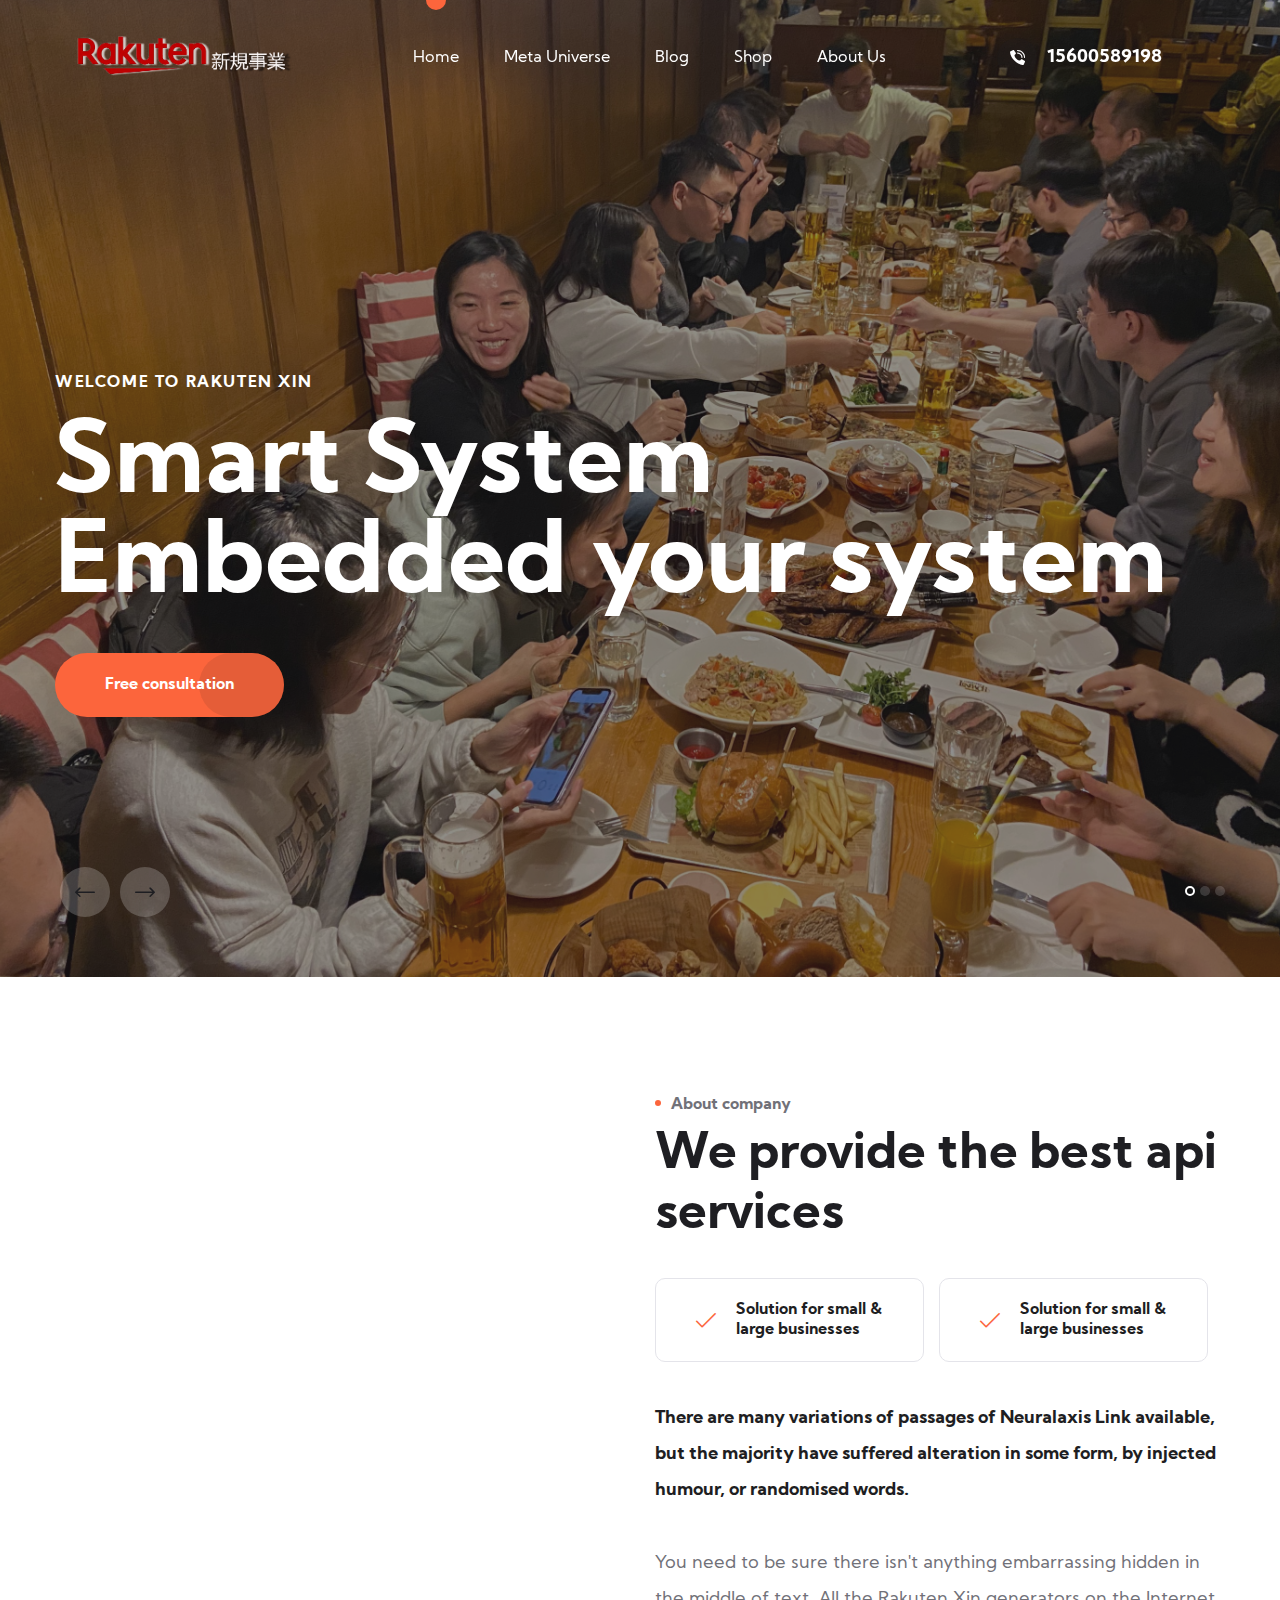
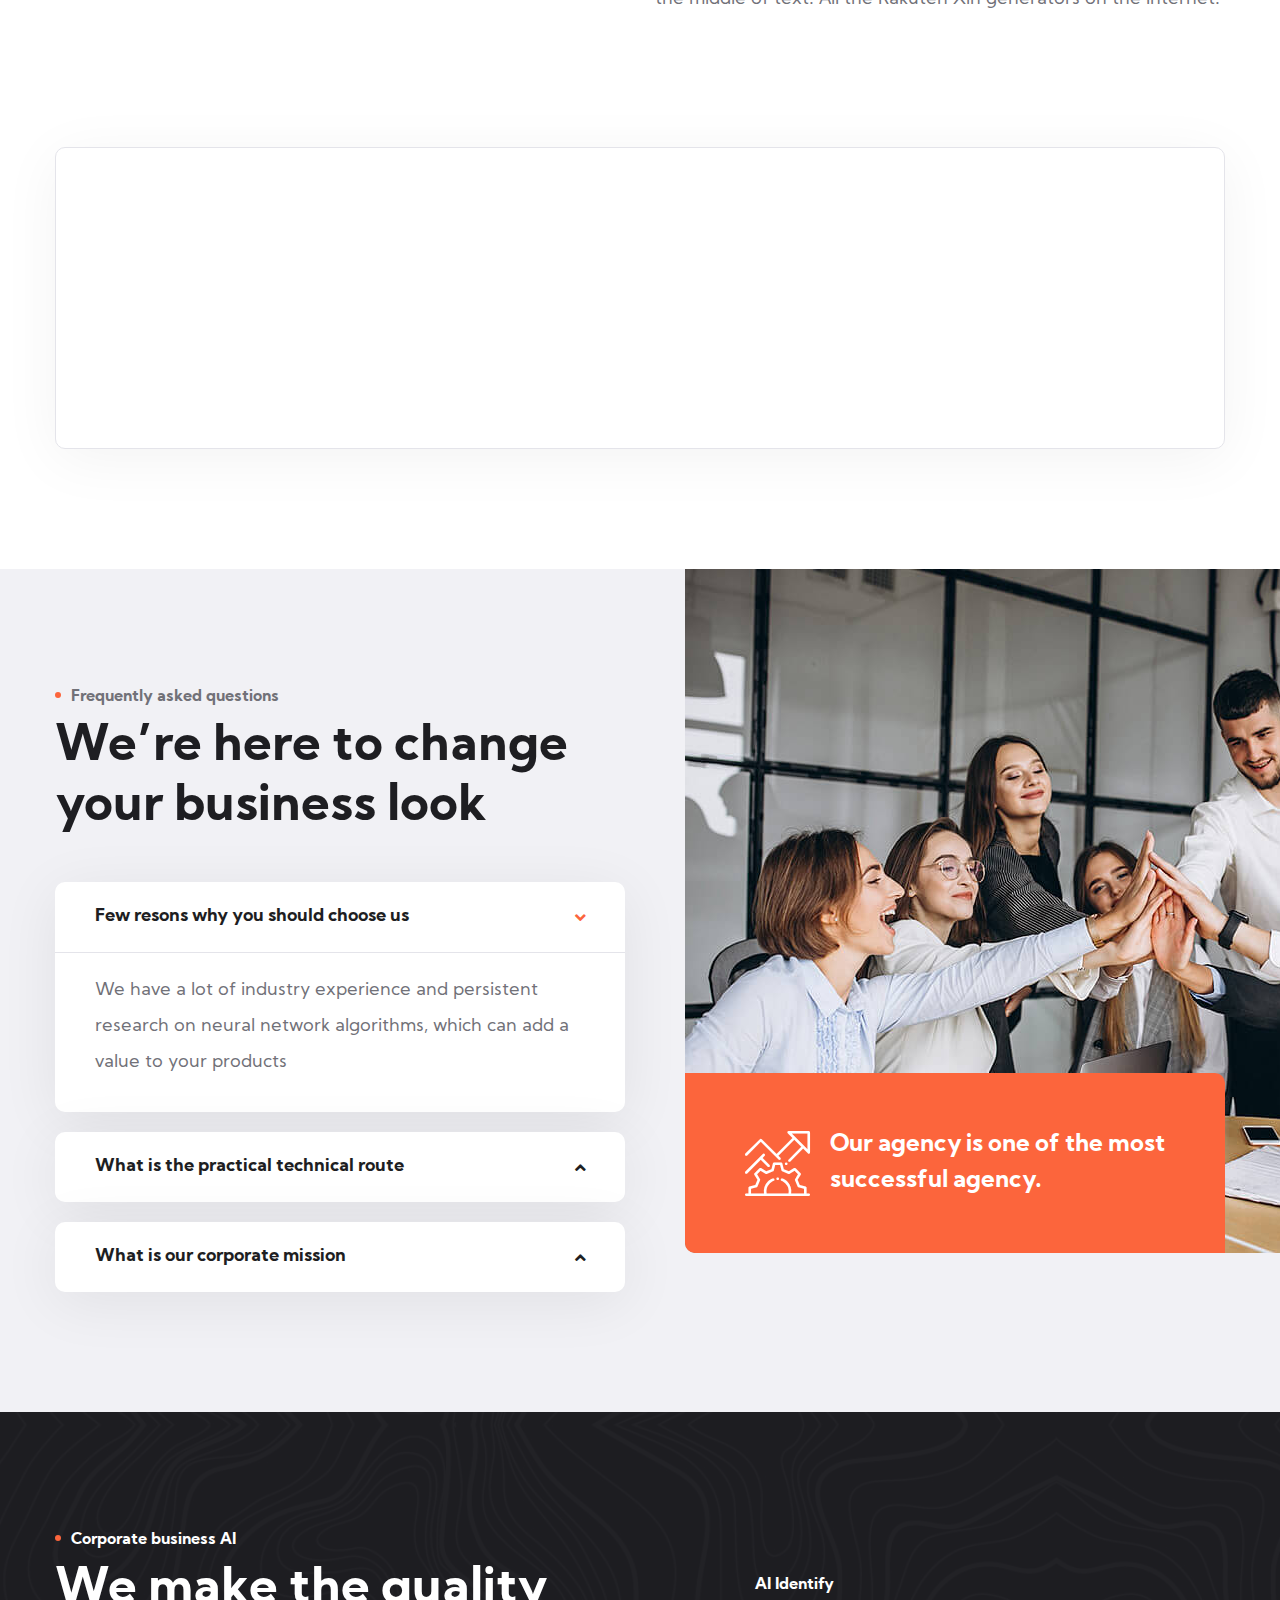
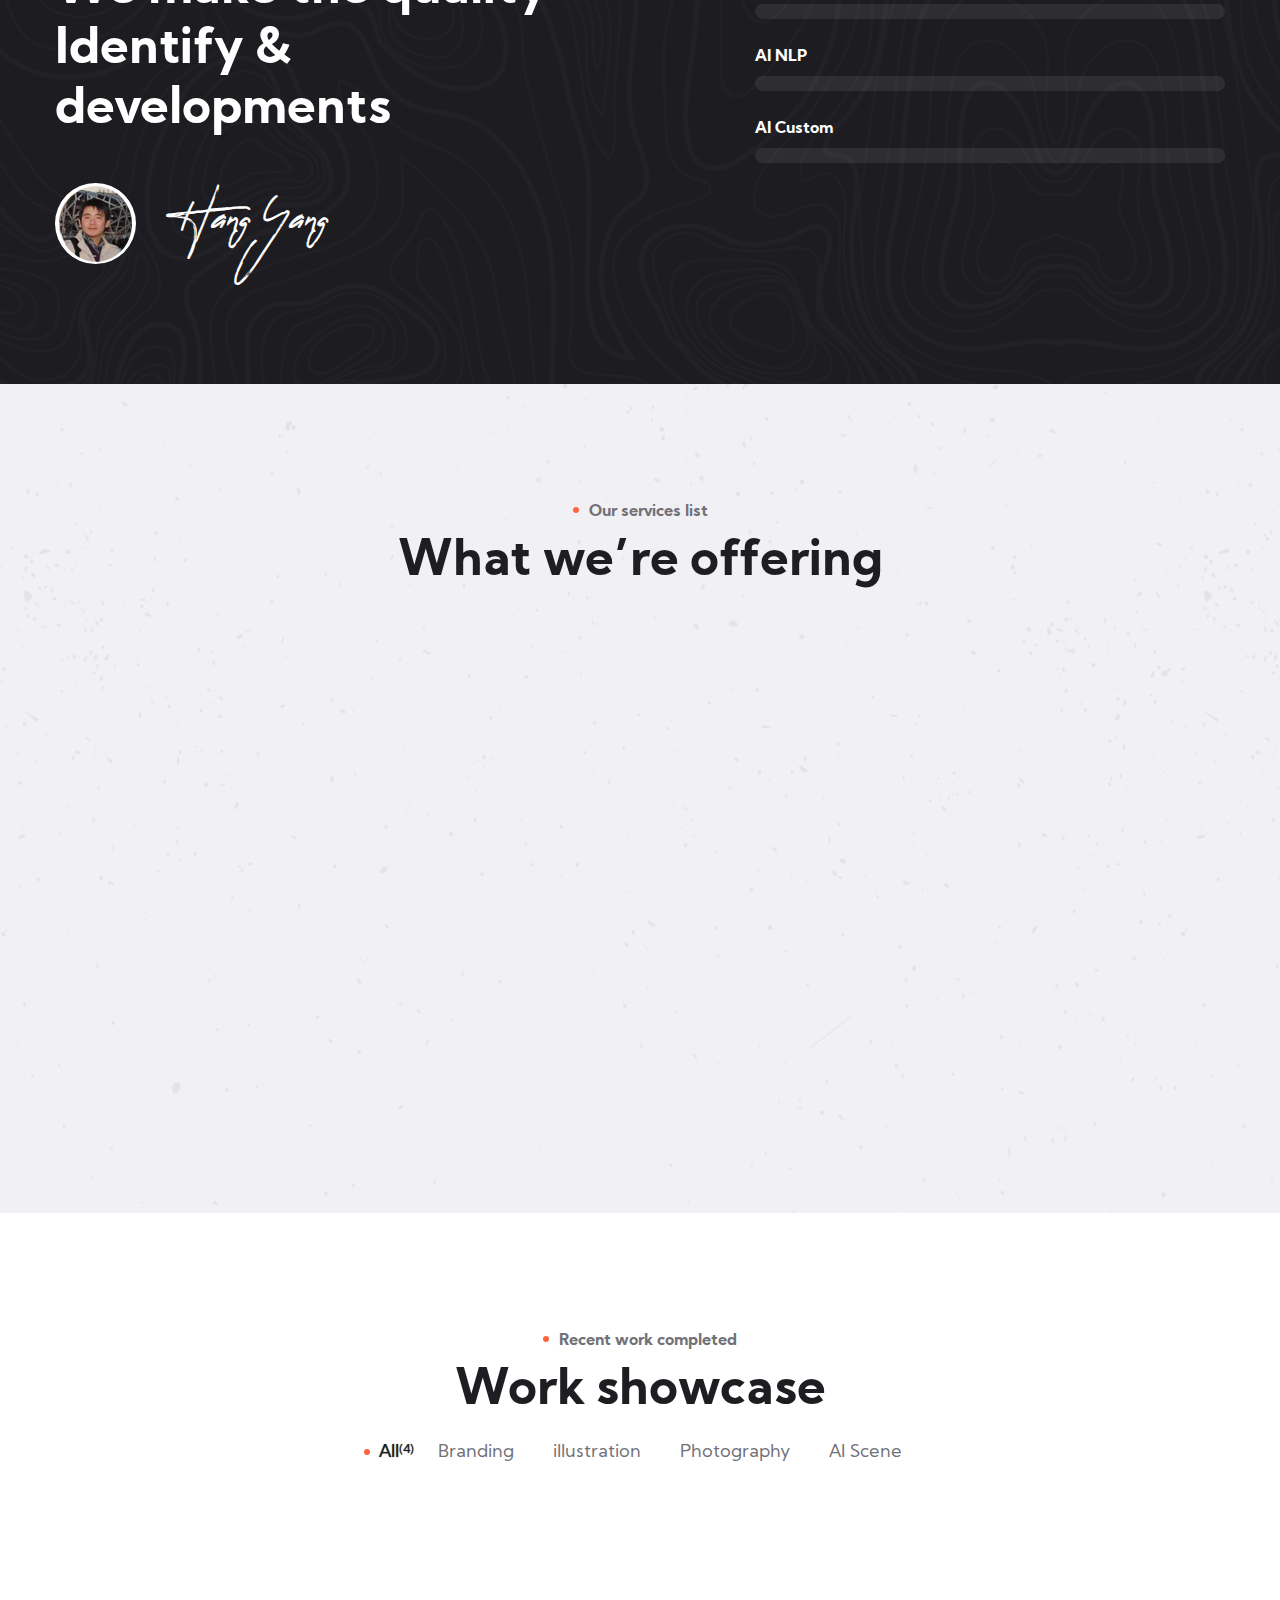
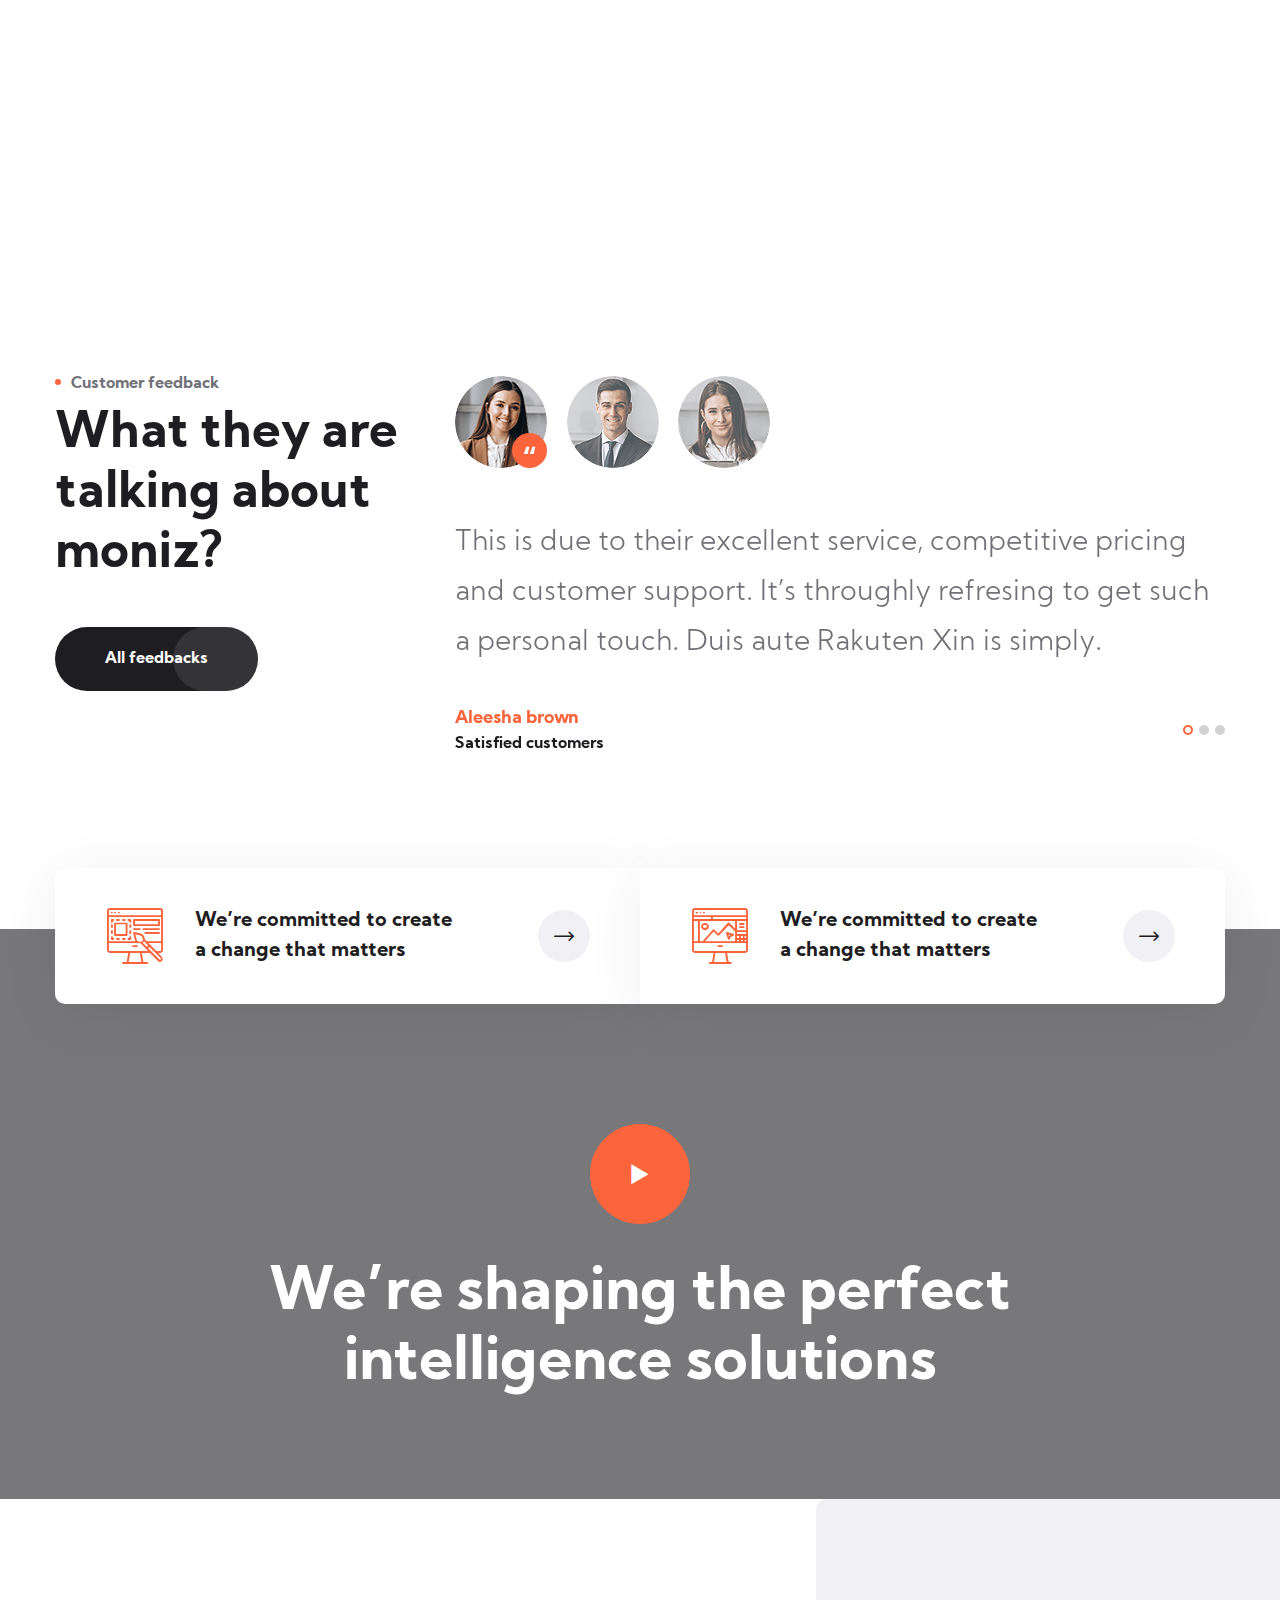
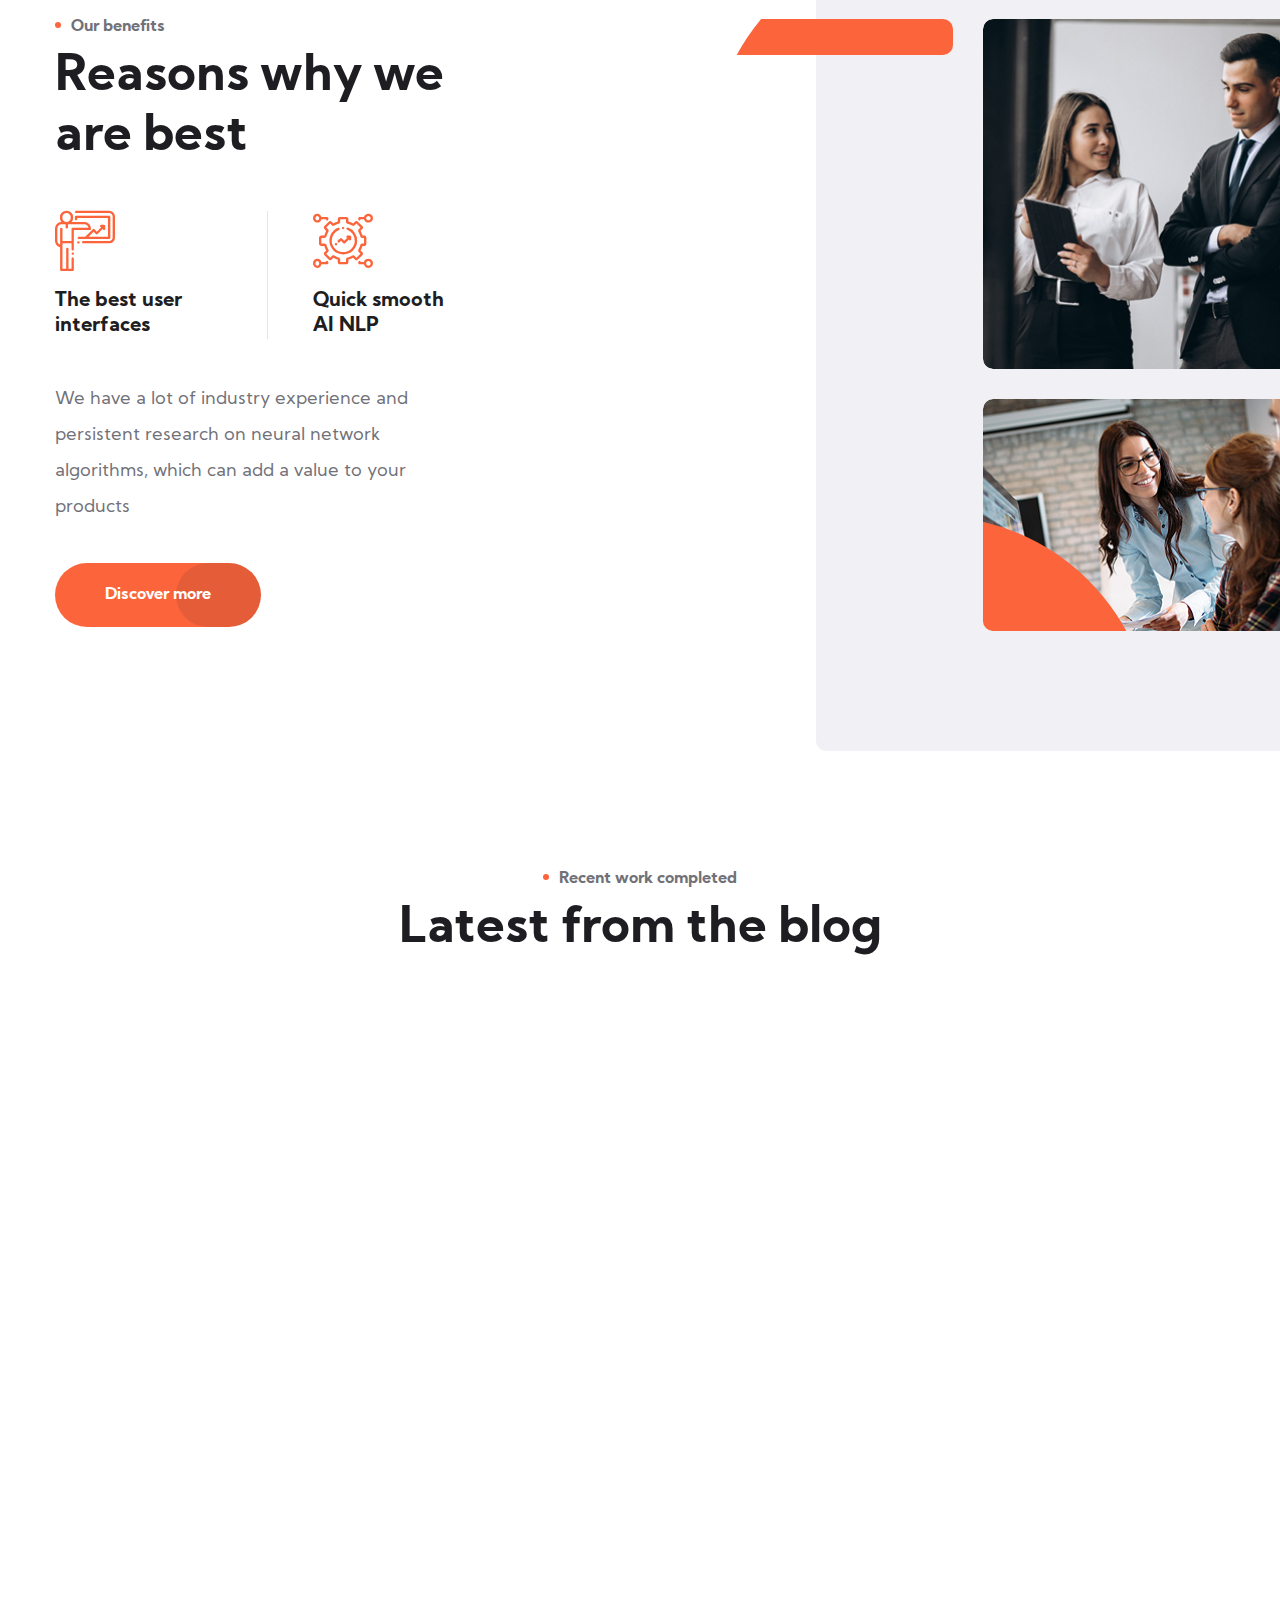
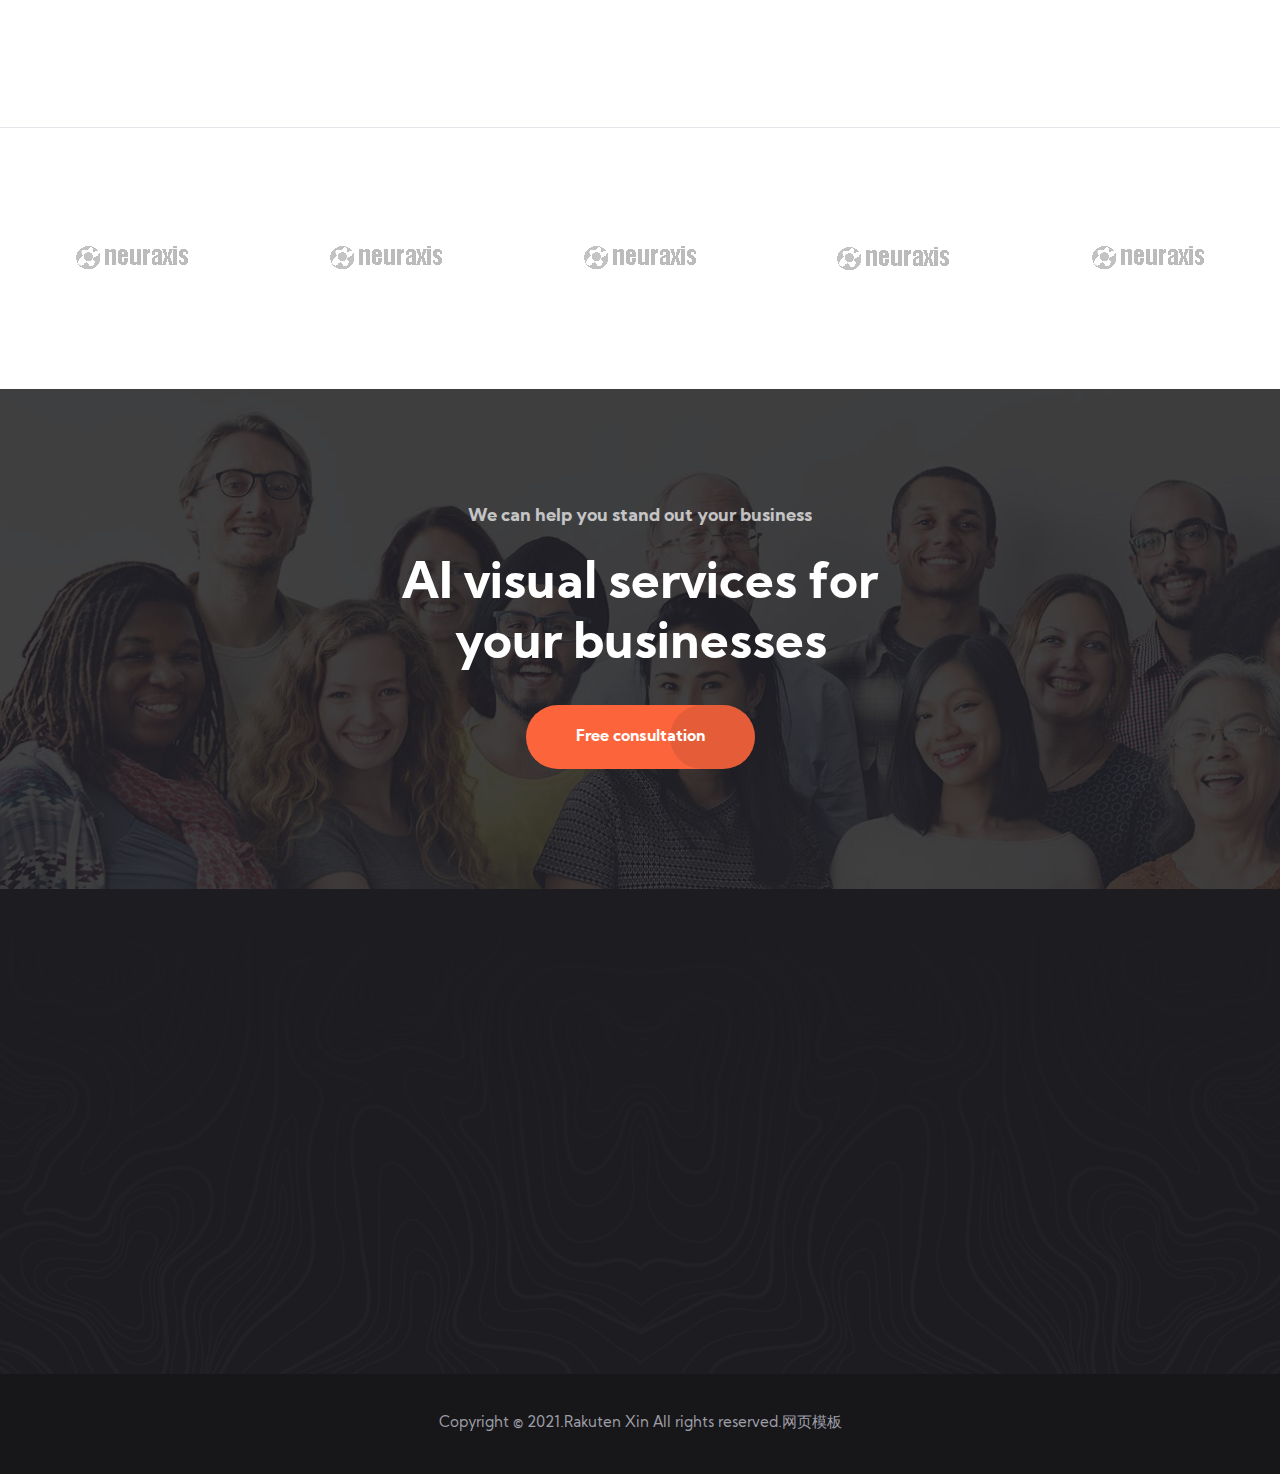
==== commit f6c05284: "names" ====
--- a/index.html
+++ b/index.html
@@ -4,7 +4,7 @@
 <head>
     <meta charset="UTF-8" />
     <meta name="viewport" content="width=device-width, initial-scale=1.0" />
-    <title>Neuralaxis Link</title>
+    <title>Rakuten Xin</title>
 
     <!-- fonts -->
     <link rel="preconnect" href="https://fonts.gstatic.com">
@@ -67,19 +67,7 @@
                         <ul class="main-menu__list">
                             <li class="dropdown">
                                 <a href="index.html">Home</a>
-                                <!-- <ul>
-                                    <li>
-                                        <a href="index.html">Home one</a>
-                                    </li>
-                                    <li><a href="index2.html">Home two</a></li>
-                                    <li class="dropdown">
-                                        <a href="#">Header styles</a>
-                                        <ul>
-                                            <li><a href="index.html">Header one</a></li>
-                                            <li><a href="index2.html">Header two</a></li>
-                                        </ul>
-                                    </li>
-                                </ul> -->
+
                             </li>
                             <li class="dropdown">
                                 <a href="#">Meta Universe</a>
@@ -167,7 +155,7 @@
                             <div class="row">
                                 <div class="col-lg-12">
                                     <div class="main-slider__content">
-                                        <p>welcome to Neuralaxis Link</p>
+                                        <p>welcome to Rakuten Xin</p>
                                         <h2>Smart System <br> Embedded your system</h2>
                                         <a href="contact.html" class="thm-btn"><span>Free consultation</span></a>
                                     </div>
@@ -285,7 +273,7 @@
                                 available, but the majority have suffered alteration in some form, by injected humour,
                                 or randomised words.</p>
                             <p class="welcome-one__right-text-2">You need to be sure there isn't anything embarrassing
-                                hidden in the middle of text. All the Neuralaxis Link generators on the Internet.</p>
+                                hidden in the middle of text. All the Rakuten Xin generators on the Internet.</p>
                         </div>
                     </div>
                 </div>
@@ -472,7 +460,7 @@
                                 <span class="icon-color-sample"></span>
                             </div>
                             <h3 class="services-one__title"><a href="ai-visual.html">AI visual</a></h3>
-                            <p class="services-one__text">Neuralaxis Link dolor sit amet, consectetur notted adipisicing
+                            <p class="services-one__text">Rakuten Xin dolor sit amet, consectetur notted adipisicing
                                 elit sed do.</p>
                             <a href="ai-visual.html" class="service-one__arrow"><span
                                     class="icon-right-arrow"></span></a>
@@ -485,7 +473,7 @@
                                 <span class="icon-front-end"></span>
                             </div>
                             <h3 class="services-one__title"><a href="ai-NLP.html">AI NLP</a></h3>
-                            <p class="services-one__text">Neuralaxis Link dolor sit amet, consectetur notted adipisicing
+                            <p class="services-one__text">Rakuten Xin dolor sit amet, consectetur notted adipisicing
                                 elit sed do.</p>
                             <a href="ai-NLP.html" class="service-one__arrow"><span class="icon-right-arrow"></span></a>
                         </div>
@@ -497,7 +485,7 @@
                                 <span class="icon-online-shopping"></span>
                             </div>
                             <h3 class="services-one__title"><a href="ai-custom.html">AI Custom</a></h3>
-                            <p class="services-one__text">Neuralaxis Link dolor sit amet, consectetur notted adipisicing
+                            <p class="services-one__text">Rakuten Xin dolor sit amet, consectetur notted adipisicing
                                 elit sed do.</p>
                             <a href="ai-custom.html" class="service-one__arrow"><span
                                     class="icon-right-arrow"></span></a>
@@ -669,7 +657,7 @@
                                                 <p class="testimonial-one__text">This is due to their excellent service,
                                                     competitive pricing and customer support. It’s throughly refresing
                                                     to
-                                                    get such a personal touch. Duis aute Neuralaxis Link is simply.</p>
+                                                    get such a personal touch. Duis aute Rakuten Xin is simply.</p>
                                                 <div class="testimonial-one__client-details">
                                                     <h4 class="testimonial-one__client-name">Aleesha brown</h4>
                                                     <span class="testimonial-one__clinet-title">Satisfied
@@ -682,7 +670,7 @@
                                                 <p class="testimonial-one__text">This is due to their excellent service,
                                                     competitive pricing and customer support. It’s throughly refresing
                                                     to
-                                                    get such a personal touch. Duis aute Neuralaxis Link is simply.</p>
+                                                    get such a personal touch. Duis aute Rakuten Xin is simply.</p>
                                                 <div class="testimonial-one__client-details">
                                                     <h4 class="testimonial-one__client-name">Aleesha brown</h4>
                                                     <span class="testimonial-one__clinet-title">Satisfied
@@ -695,7 +683,7 @@
                                                 <p class="testimonial-one__text">This is due to their excellent service,
                                                     competitive pricing and customer support. It’s throughly refresing
                                                     to
-                                                    get such a personal touch. Duis aute Neuralaxis Link is simply.</p>
+                                                    get such a personal touch. Duis aute Rakuten Xin is simply.</p>
                                                 <div class="testimonial-one__client-details">
                                                     <h4 class="testimonial-one__client-name">Aleesha brown</h4>
                                                     <span class="testimonial-one__clinet-title">Satisfied
@@ -866,7 +854,7 @@
                                     <a href="blog-details.html">Basic rule of running artificial intelligence
                                         business</a>
                                 </h3>
-                                <p class="blog-one__text">Neuralaxis Link is simply is text used by copytyping
+                                <p class="blog-one__text">Rakuten Xin is simply is text used by copytyping
                                     refreshing.
                                 </p>
                                 <div class="blog-one__bottom">
@@ -903,7 +891,7 @@
                                 <h3 class="blog-one__title">
                                     <a href="blog-details.html">Leverage frameworks to provide a robust</a>
                                 </h3>
-                                <p class="blog-one__text">Neuralaxis Link is simply is text used by copytyping
+                                <p class="blog-one__text">Rakuten Xin is simply is text used by copytyping
                                     refreshing.
                                 </p>
                                 <div class="blog-one__bottom">
@@ -940,7 +928,7 @@
                                 <h3 class="blog-one__title">
                                     <a href="blog-details.html">Organically grow the holistic world view of</a>
                                 </h3>
-                                <p class="blog-one__text">Neuralaxis Link is simply is text used by copytyping
+                                <p class="blog-one__text">Rakuten Xin is simply is text used by copytyping
                                     refreshing.
                                 </p>
                                 <div class="blog-one__bottom">
@@ -1118,7 +1106,7 @@
                     <div class="row">
                         <div class="col-xl-12">
                             <div class="site-footer-bottom__inner">
-                                <p class="site-footer-bottom__copy-right">Copyright &copy; 2021.Neuralaxis Link All
+                                <p class="site-footer-bottom__copy-right">Copyright &copy; 2021.Rakuten Xin All
                                     rights reserved.<a target="_blank"
                                         href="https://sc.chinaz.com/moban/">&#x7F51;&#x9875;&#x6A21;&#x677F;</a></p>
                             </div>
--- a/static/css/moniz.css
+++ b/static/css/moniz.css
@@ -433,7 +433,7 @@
 }
 
 .main-menu-wrapper__logo img {
-    width: 121px;
+    width: 242px;
     image-rendering: -moz-crisp-edges;
     image-rendering: -o-crisp-edges;
     image-rendering: -webkit-optimize-contrast;
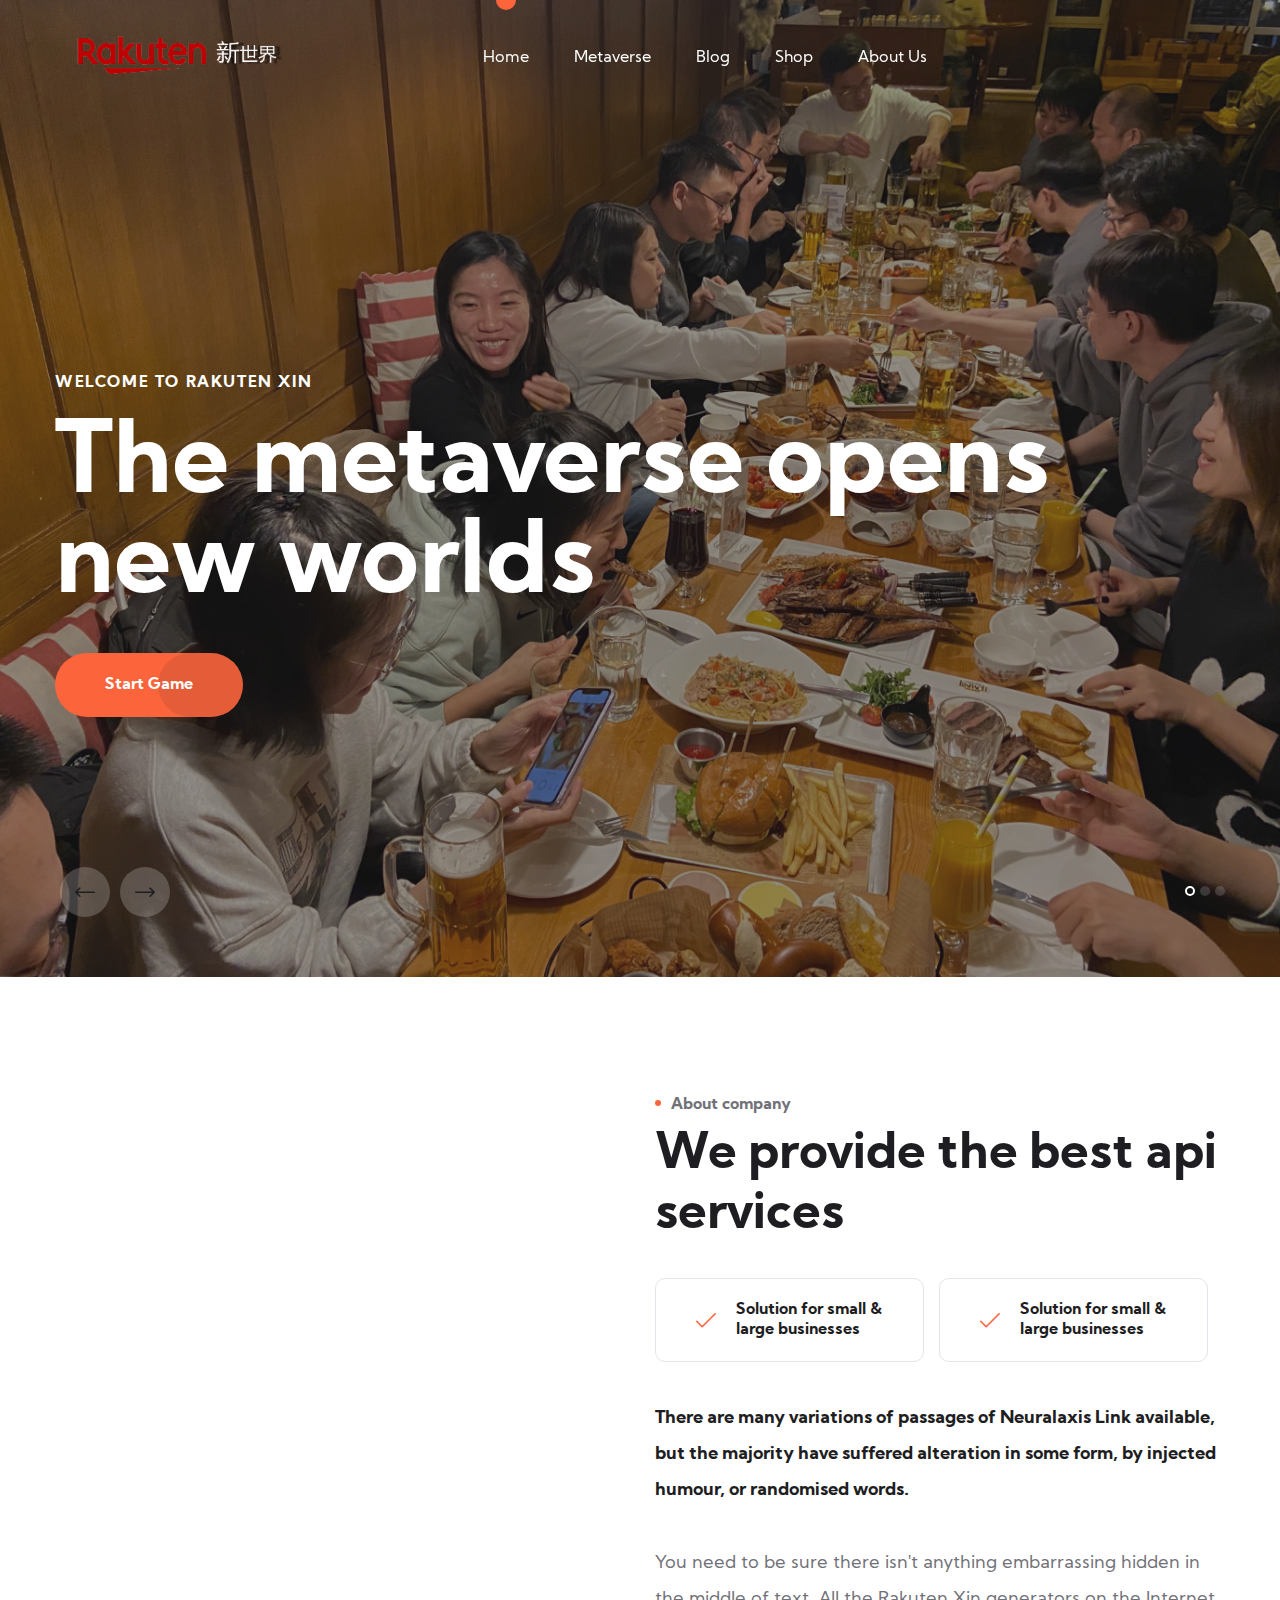
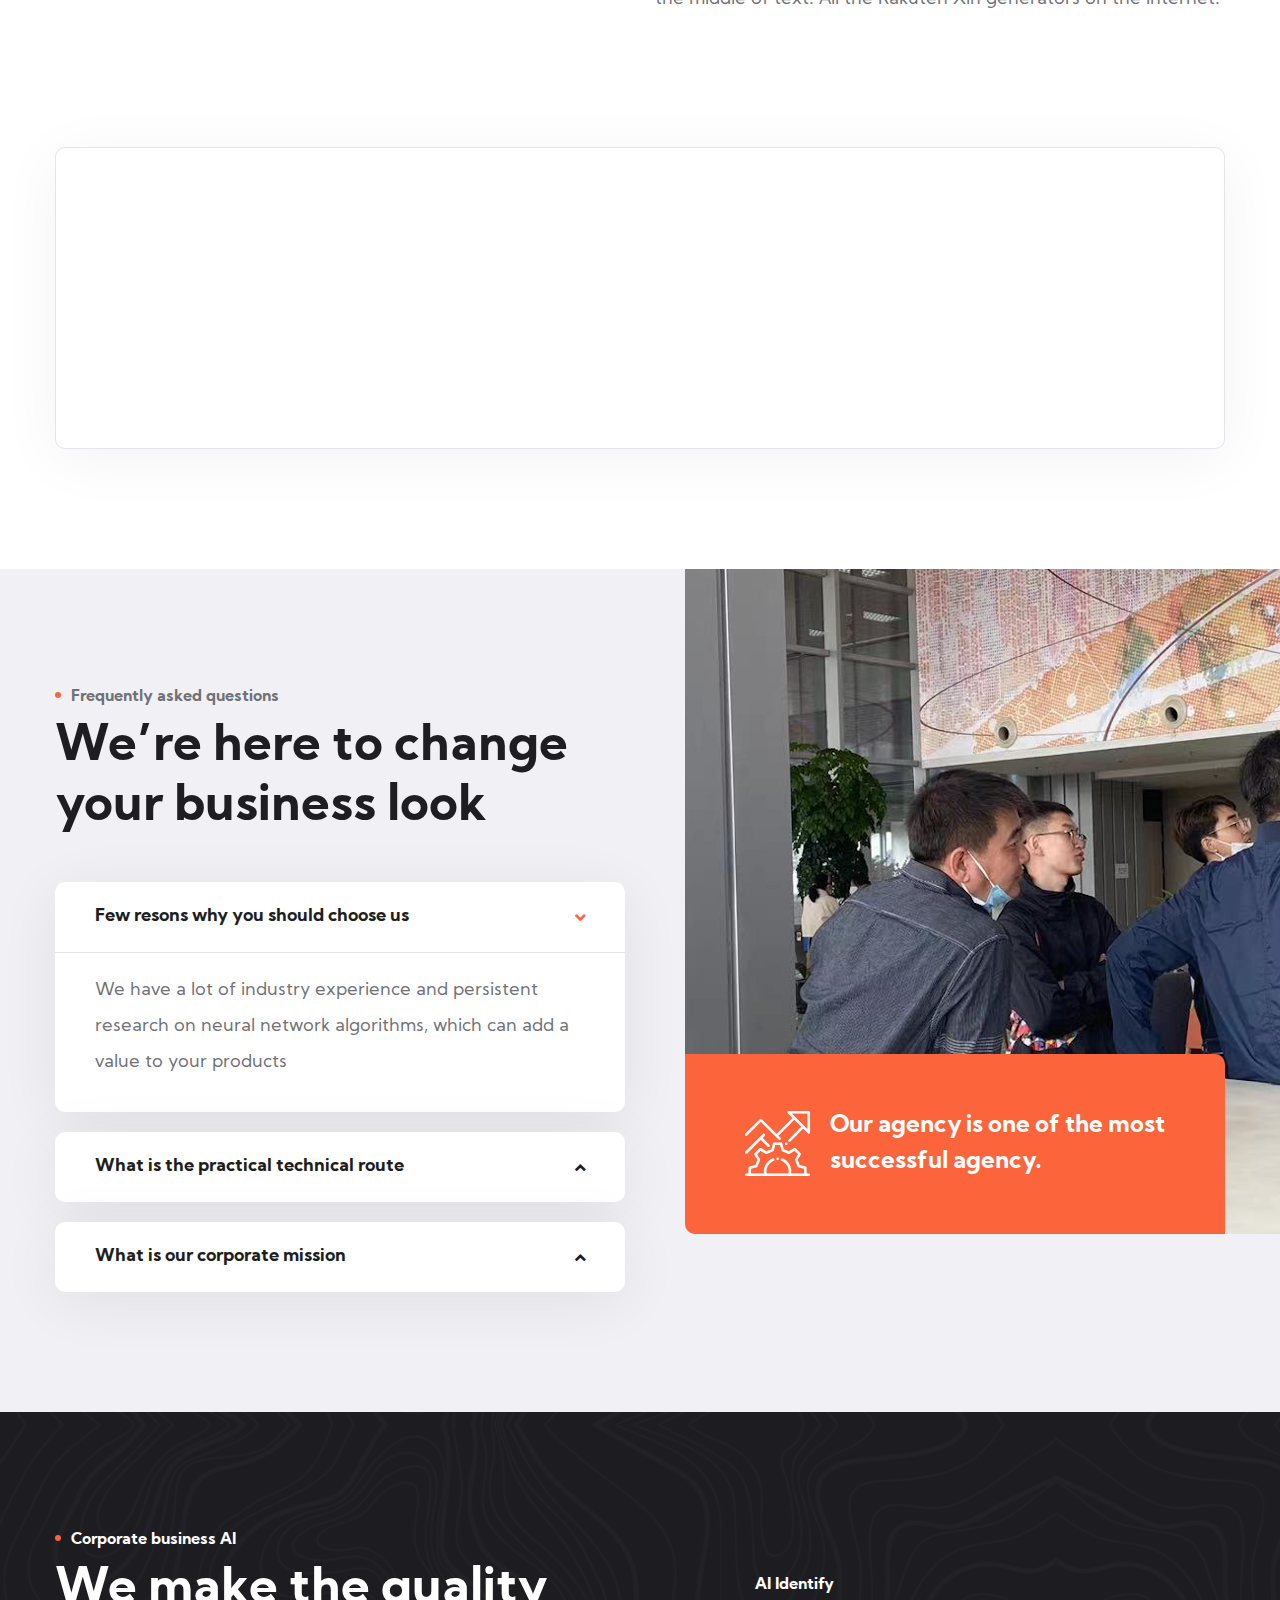
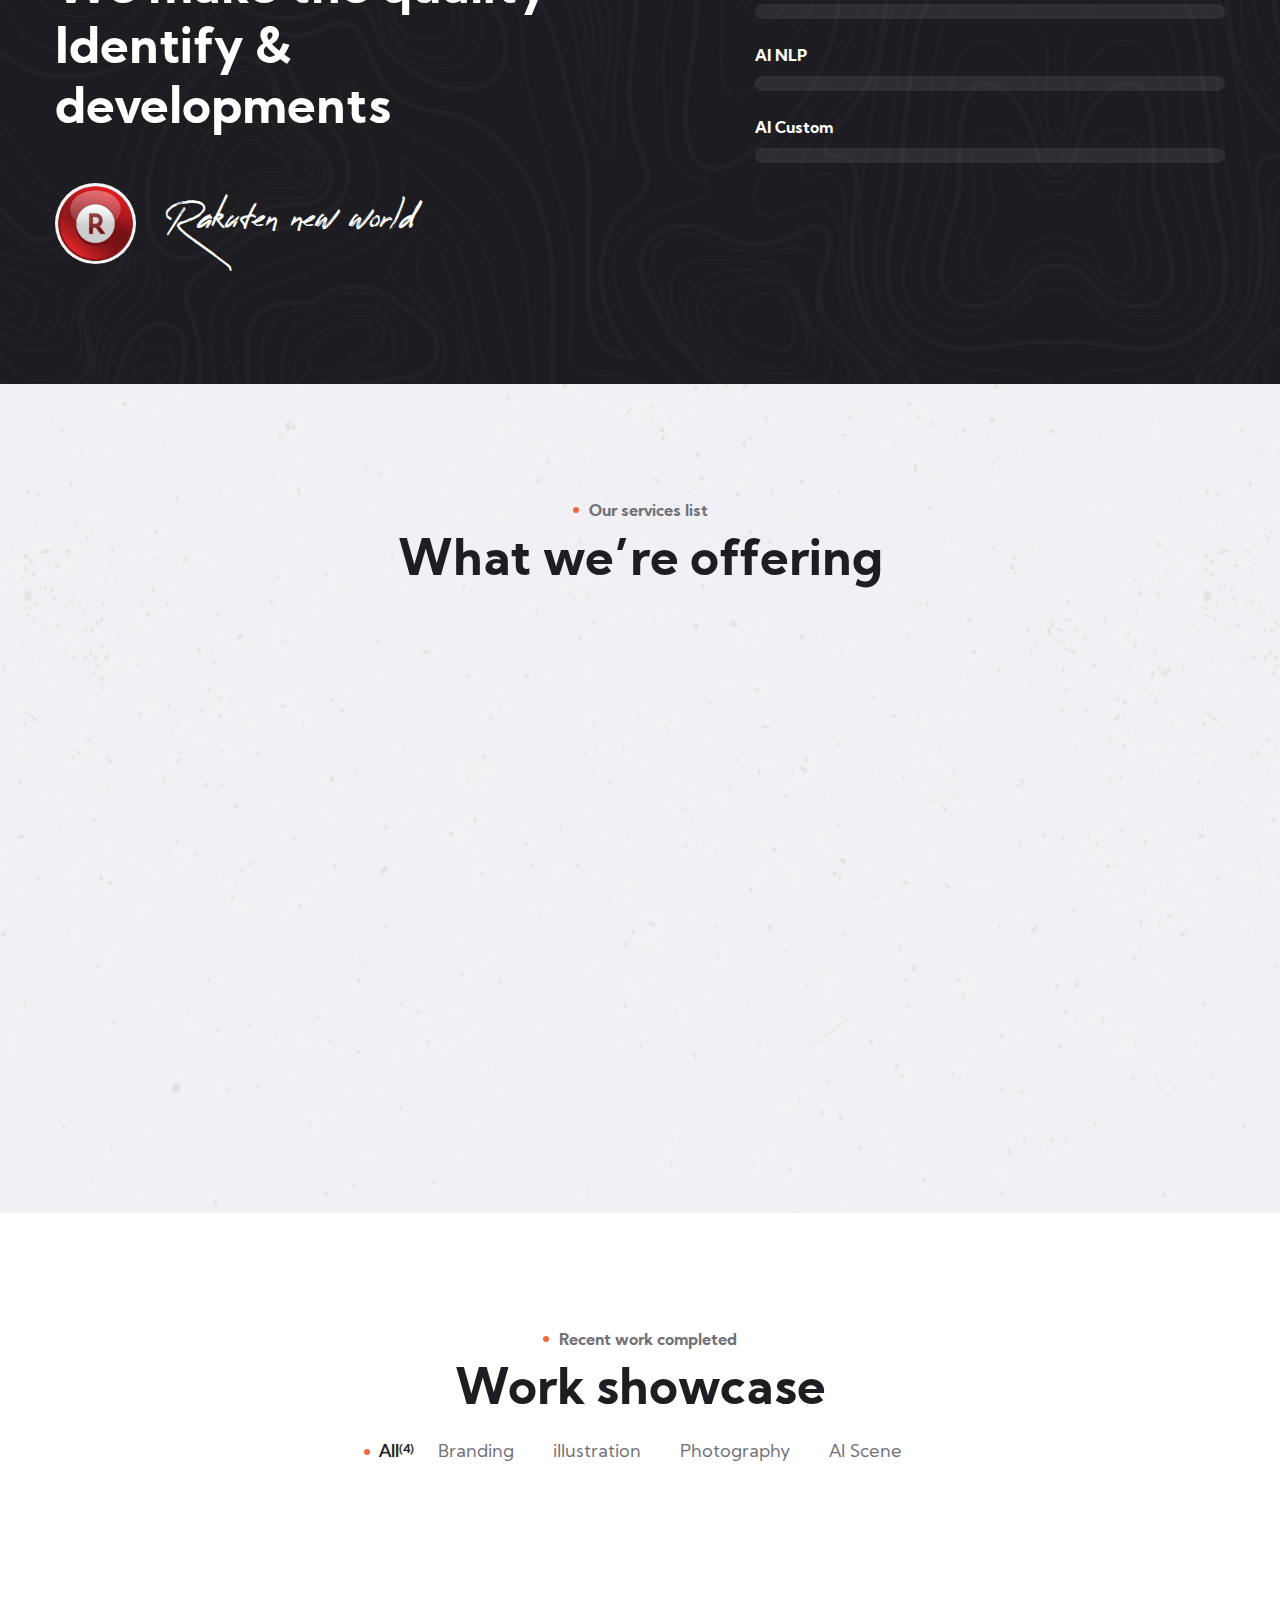
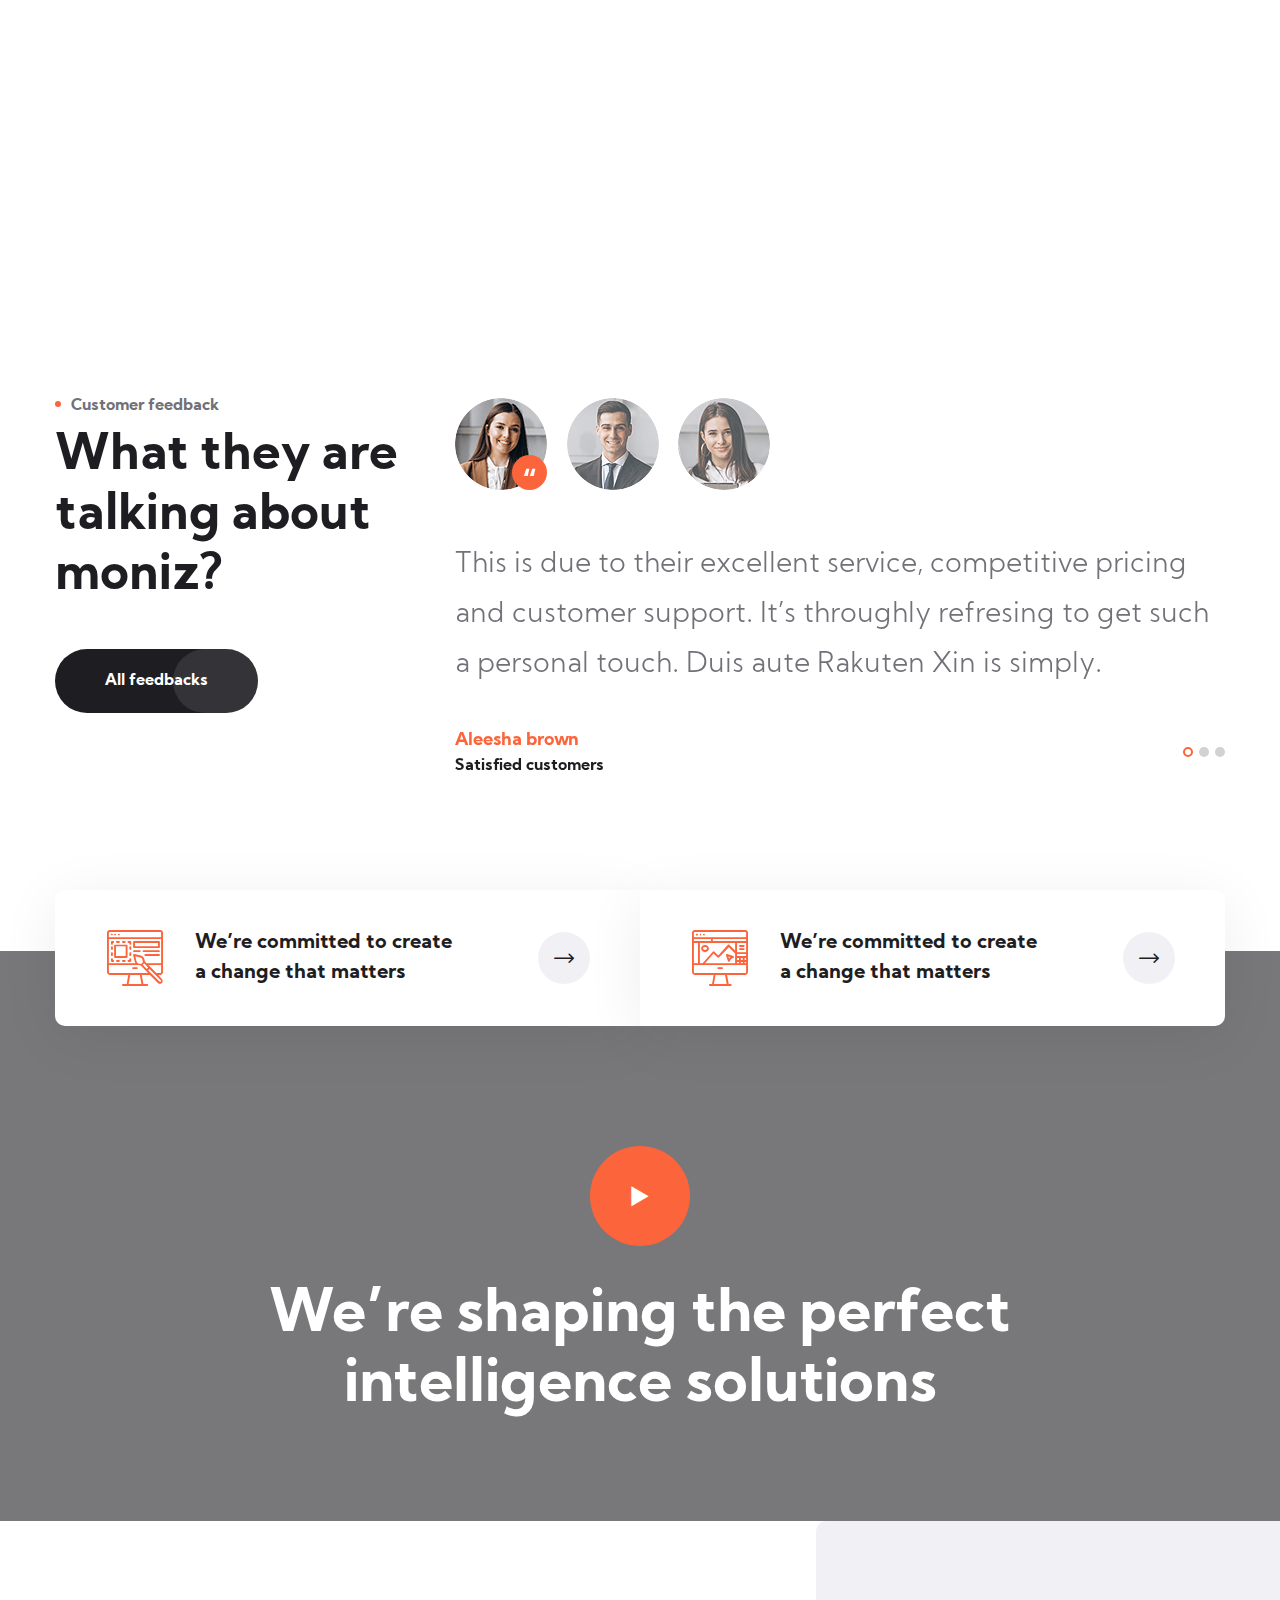
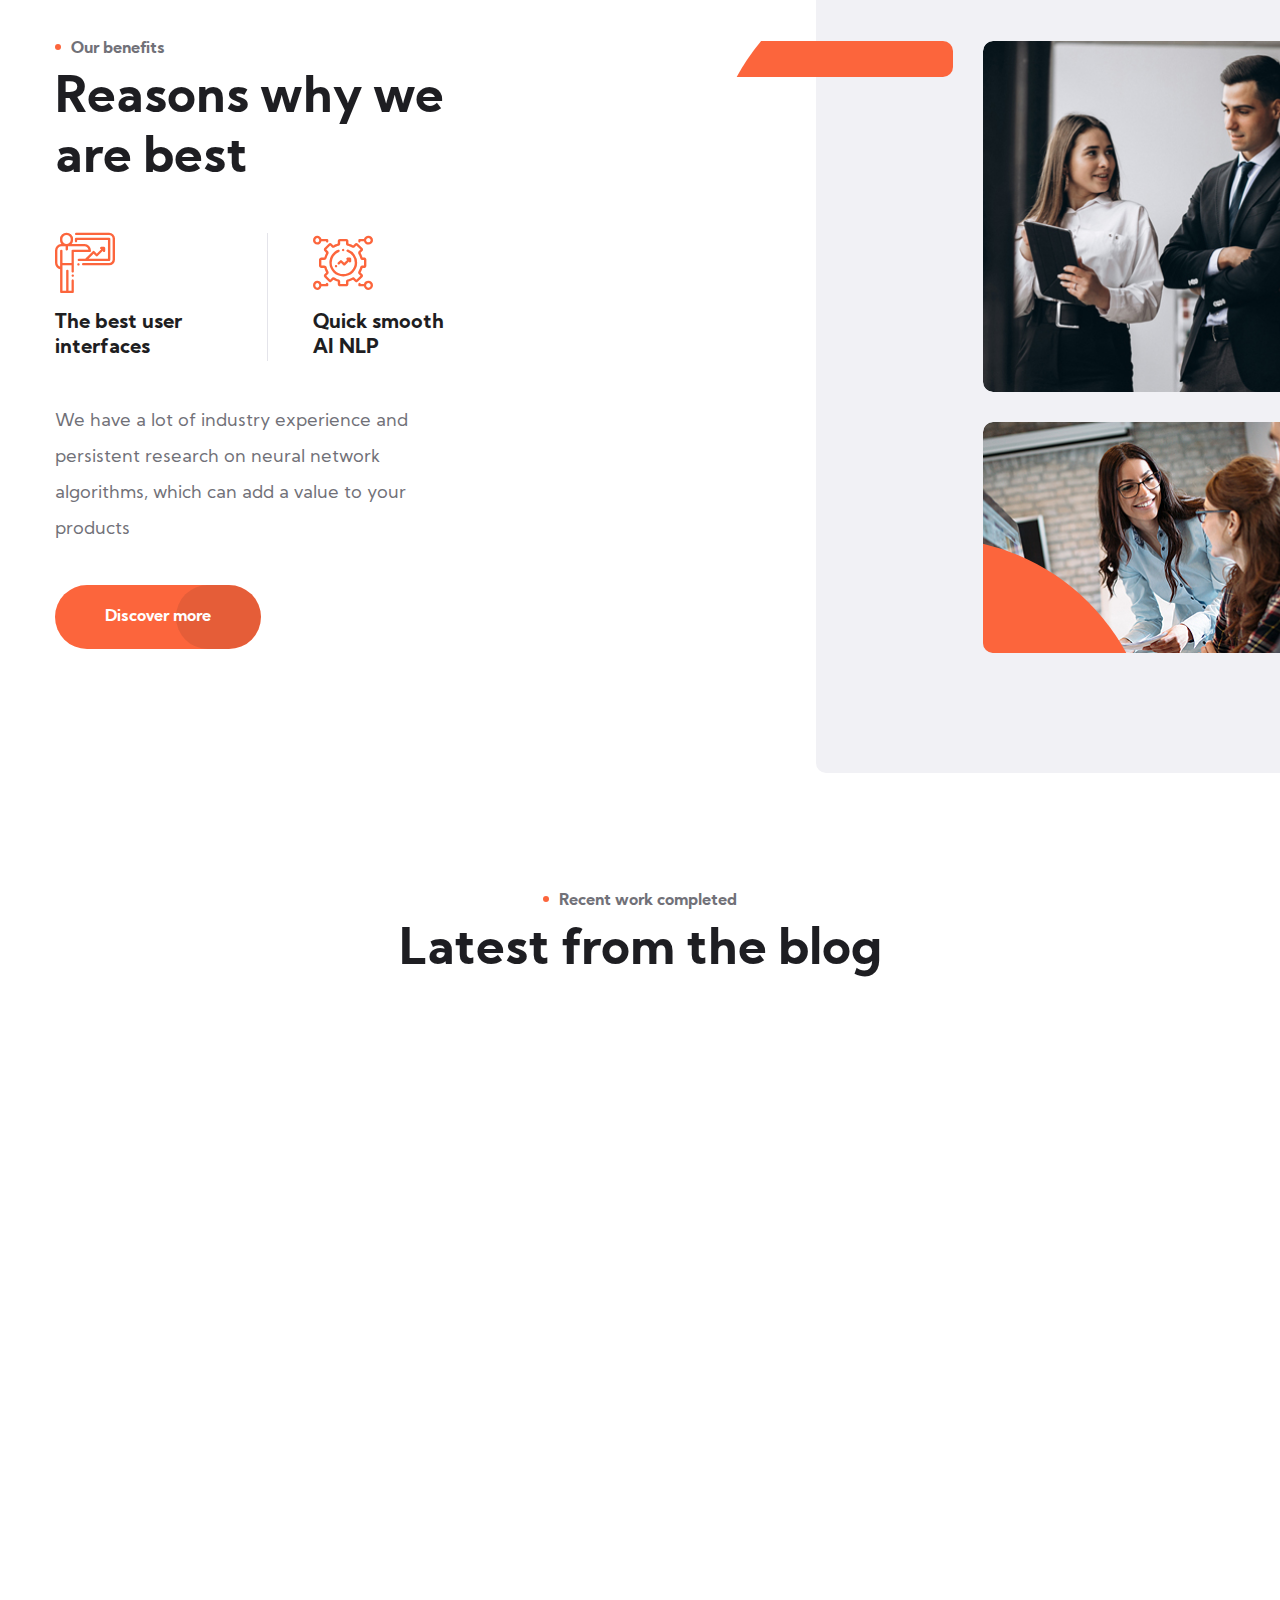
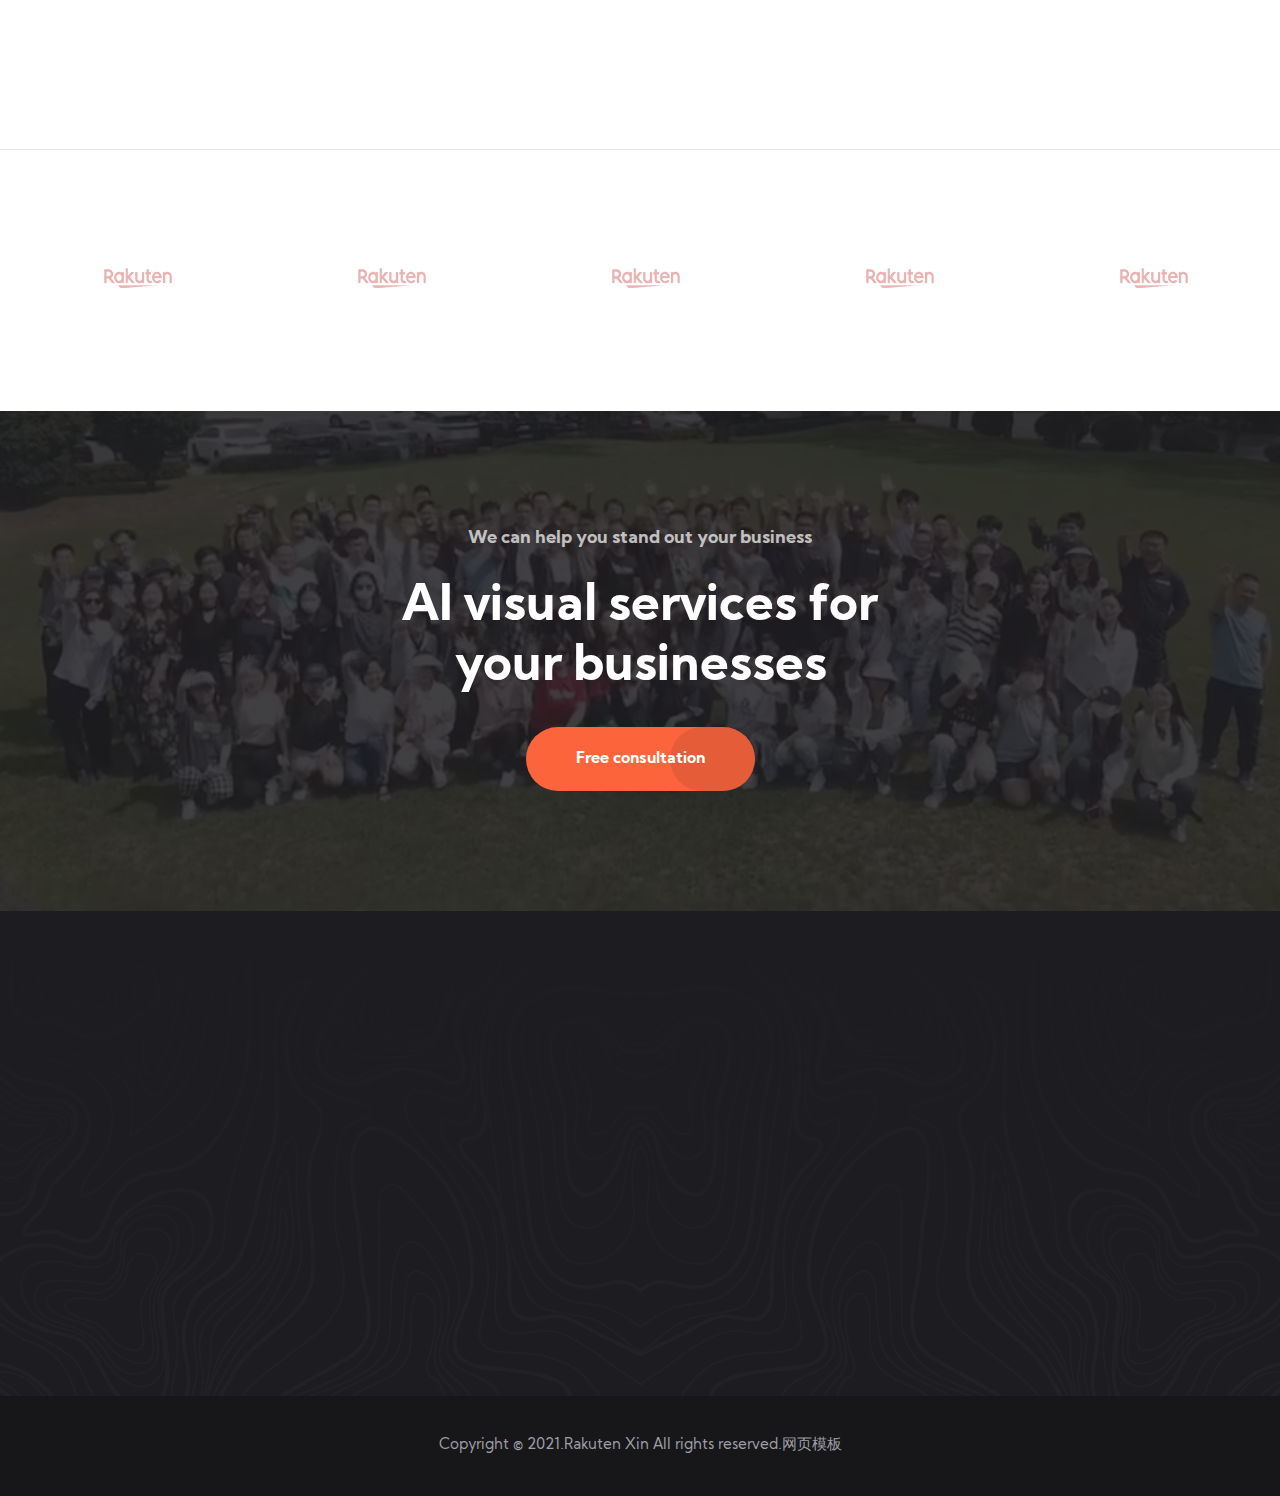
==== commit 790c39b0: "update content" ====
--- a/index.html
+++ b/index.html
@@ -70,7 +70,7 @@
 
                             </li>
                             <li class="dropdown">
-                                <a href="#">Meta Universe</a>
+                                <a href="#">Metaverse</a>
                                 <ul>
                                     <li><a href="http://43.138.26.82:8080">Game</a></li>
                                     <li><a href="RakutenOfficeindex.html">VR</a></li>
@@ -78,42 +78,21 @@
                             </li>
                             <li class="dropdown">
                                 <a href="http://www.rakuten.co.jp">Blog</a>
-                                <!-- <ul>
-                                    <li><a href="about.html">About</a></li>
-                                    <li><a href="team.html">Team</a></li>
-                                    <li><a href="faqs.html">FAQs</a></li>
-                                    <li><a href="404.html">404</a></li>
-                                </ul> -->
                             </li>
                             <li><a href="http://www.rakuten.co.jp/">Shop</a></li>
 
-                            <!-- <li class="dropdown">
-                                <a href="#">Portfolio</a>
-                                <ul>
-                                    <li><a href="portfolio.html">Portfolio</a></li>
-                                    <li><a href="portfolio-detail.html">Portfolio details</a></li>
-                                    <li><a href="portfolio-detail-fullwidth.html">Portfolio details full</a></li>
-                                </ul>
-                            </li> -->
+
+                            </li>
                             <li class="dropdown">
                                 <a href="about.html">About Us</a>
-                                <!-- <ul>
-                                    <li><a href="blog.html">Blog</a></li>
-                                    <li><a href="blog-sidebar.html">Blog sidebar</a></li>
-                                    <li><a href="blog-details.html">Blog details</a></li>
-                                </ul> -->
                             </li>
 
                         </ul>
                     </div>
                     <div class="main-menu-wrapper__right">
                         <div class="main-menu-wrapper__right-contact-box">
-                            <div class="main-menu-wrapper__right-contact-icon">
-                                <span class="icon-phone-call"></span>
-                            </div>
-                            <div class="main-menu-wrapper__right-contact-number">
-                                <a href="tel:15600589198">15600589198</a>
-                            </div>
+
+
                         </div>
                     </div>
                 </div>
@@ -156,8 +135,8 @@
                                 <div class="col-lg-12">
                                     <div class="main-slider__content">
                                         <p>welcome to Rakuten Xin</p>
-                                        <h2>Smart System <br> Embedded your system</h2>
-                                        <a href="contact.html" class="thm-btn"><span>Free consultation</span></a>
+                                        <h2>The metaverse opens <br> new worlds</h2>
+                                        <a href="http://43.138.26.82:8080" class="thm-btn"><span>Start Game</span></a>
                                     </div>
                                 </div>
                             </div>
@@ -177,9 +156,9 @@
                             <div class="row">
                                 <div class="col-lg-12">
                                     <div class="main-slider__content">
-                                        <p>welcome to Neuralaxis agency</p>
-                                        <h2>Artificial intelligence <br> design agency</h2>
-                                        <a href="contact.html" class="thm-btn"><span>Free consultation</span></a>
+                                        <p>welcome to Rakuten Xin</p>
+                                        <h2>The metaverse opens <br> new worlds</h2>
+                                        <a href="http://43.138.26.82:8080" class="thm-btn"><span>Start Game</span></a>
                                     </div>
                                 </div>
                             </div>
@@ -199,9 +178,9 @@
                             <div class="row">
                                 <div class="col-lg-12">
                                     <div class="main-slider__content">
-                                        <p>welcome to Moniz Neuralaxis agency</p>
-                                        <h2>Artificial intelligence<br> design agency</h2>
-                                        <a href="contact.html" class="thm-btn"><span>Free consultation</span></a>
+                                        <p>welcome to Rakuten Xin</p>
+                                        <h2>The metaverse opens <br> new worlds</h2>
+                                        <a href="http://43.138.26.82:8080" class="thm-btn"><span>Start Game</span></a>
                                     </div>
                                 </div>
                             </div>
@@ -400,10 +379,10 @@
                             </div>
                             <div class="we-make__person">
                                 <div class="we-make__person-img">
-                                    <img src="static/picture/person-img-1.png" alt="">
+                                    <img src="static/picture/welcome-one-img-1.png" alt="">
                                 </div>
                                 <div class="we-make__person-text">
-                                    <p>Hang Yang</p>
+                                    <p> Rakuten new world</p>
                                 </div>
                             </div>
                         </div>
@@ -459,10 +438,10 @@
                             <div class="services-one__icon">
                                 <span class="icon-color-sample"></span>
                             </div>
-                            <h3 class="services-one__title"><a href="ai-visual.html">AI visual</a></h3>
+                            <h3 class="services-one__title"><a href="RakutenOfficeindex.html">AI visual</a></h3>
                             <p class="services-one__text">Rakuten Xin dolor sit amet, consectetur notted adipisicing
                                 elit sed do.</p>
-                            <a href="ai-visual.html" class="service-one__arrow"><span
+                            <a href="RakutenOfficeindex.html" class="service-one__arrow"><span
                                     class="icon-right-arrow"></span></a>
                         </div>
                     </div>
@@ -472,10 +451,11 @@
                             <div class="services-one__icon">
                                 <span class="icon-front-end"></span>
                             </div>
-                            <h3 class="services-one__title"><a href="ai-NLP.html">AI NLP</a></h3>
+                            <h3 class="services-one__title"><a href="RakutenOfficeindex.html">AI NLP</a></h3>
                             <p class="services-one__text">Rakuten Xin dolor sit amet, consectetur notted adipisicing
                                 elit sed do.</p>
-                            <a href="ai-NLP.html" class="service-one__arrow"><span class="icon-right-arrow"></span></a>
+                            <a href="RakutenOfficeindex.html" class="service-one__arrow"><span
+                                    class="icon-right-arrow"></span></a>
                         </div>
                     </div>
                     <div class="col-xl-4 col-lg-4">
@@ -484,10 +464,10 @@
                             <div class="services-one__icon">
                                 <span class="icon-online-shopping"></span>
                             </div>
-                            <h3 class="services-one__title"><a href="ai-custom.html">AI Custom</a></h3>
+                            <h3 class="services-one__title"><a href="RakutenOfficeindex.html">AI Custom</a></h3>
                             <p class="services-one__text">Rakuten Xin dolor sit amet, consectetur notted adipisicing
                                 elit sed do.</p>
-                            <a href="ai-custom.html" class="service-one__arrow"><span
+                            <a href="RakutenOfficeindex.html" class="service-one__arrow"><span
                                     class="icon-right-arrow"></span></a>
                         </div>
                     </div>
@@ -525,12 +505,12 @@
                                         <p class="portfolio-one__web-design-title">AI Scene</p>
                                     </div>
                                     <div class="portfolio-one__fimlor">
-                                        <p class="portfolio-one__fimlor-title"><a href="portfolio-detail.html">Fimlor
+                                        <p class="portfolio-one__fimlor-title"><a href="RakutenOfficeindex.html">Fimlor
                                                 Experience</a></p>
                                     </div>
                                 </div>
                                 <div class="portfolio-one__arrow">
-                                    <a href="portfolio-detail.html"><span class="icon-right-arrow"></span></a>
+                                    <a href="RakutenOfficeindex.html"><span class="icon-right-arrow"></span></a>
                                 </div>
                             </div>
                         </div>
@@ -545,12 +525,12 @@
                                         <p class="portfolio-one__web-design-title">AI Scene</p>
                                     </div>
                                     <div class="portfolio-one__fimlor">
-                                        <p class="portfolio-one__fimlor-title"><a href="portfolio-detail.html">Fimlor
+                                        <p class="portfolio-one__fimlor-title"><a href="RakutenOfficeindex.html">Fimlor
                                                 Experience</a></p>
                                     </div>
                                 </div>
                                 <div class="portfolio-one__arrow">
-                                    <a href="portfolio-detail.html"><span class="icon-right-arrow"></span></a>
+                                    <a href="RakutenOfficeindex.html"><span class="icon-right-arrow"></span></a>
                                 </div>
                             </div>
                         </div>
@@ -565,12 +545,12 @@
                                         <p class="portfolio-one__web-design-title">AI Scene</p>
                                     </div>
                                     <div class="portfolio-one__fimlor">
-                                        <p class="portfolio-one__fimlor-title"><a href="portfolio-detail.html">Fimlor
+                                        <p class="portfolio-one__fimlor-title"><a href="RakutenOfficeindex.html">Fimlor
                                                 Experience</a></p>
                                     </div>
                                 </div>
                                 <div class="portfolio-one__arrow">
-                                    <a href="portfolio-detail.html"><span class="icon-right-arrow"></span></a>
+                                    <a href="RakutenOfficeindex.html"><span class="icon-right-arrow"></span></a>
                                 </div>
                             </div>
                         </div>
@@ -585,12 +565,12 @@
                                         <p class="portfolio-one__web-design-title">AI Scene</p>
                                     </div>
                                     <div class="portfolio-one__fimlor">
-                                        <p class="portfolio-one__fimlor-title"><a href="portfolio-detail.html">Fimlor
+                                        <p class="portfolio-one__fimlor-title"><a href="RakutenOfficeindex.html">Fimlor
                                                 Experience</a></p>
                                     </div>
                                 </div>
                                 <div class="portfolio-one__arrow">
-                                    <a href="portfolio-detail.html"><span class="icon-right-arrow"></span></a>
+                                    <a href="RakutenOfficeindex.html"><span class="icon-right-arrow"></span></a>
                                 </div>
                             </div>
                         </div>
@@ -719,7 +699,7 @@
                                     </div>
                                 </div>
                                 <div class="two-boxes__arrow">
-                                    <a href="contact.html"><span class="icon-right-arrow"></span></a>
+                                    <a href="RakutenOfficeindex.html"><span class="icon-right-arrow"></span></a>
                                 </div>
                             </div>
                         </div>
@@ -836,7 +816,7 @@
                             <div class="blog-one__img-box">
                                 <div class="blog-one__img">
                                     <img src="static/picture/blog-1-1.jpg" alt="">
-                                    <a href="blog-details.html">
+                                    <a href="RakutenOfficeindex.html">
                                         <span class="blog-one__plus"></span>
                                     </a>
                                 </div>
@@ -846,12 +826,13 @@
                             </div>
                             <div class="blog-one__content">
                                 <ul class="list-unstyled blog-one__meta">
-                                    <li><a href="blog-details.html"><i class="far fa-user-circle"></i> By admin</a></li>
-                                    <li><a href="blog-details.html"><i class="far fa-comments"></i> 2 Comments</a>
+                                    <li><a href="RakutenOfficeindex.html"><i class="far fa-user-circle"></i> By
+                                            admin</a></li>
+                                    <li><a href="RakutenOfficeindex.html"><i class="far fa-comments"></i> 2 Comments</a>
                                     </li>
                                 </ul>
                                 <h3 class="blog-one__title">
-                                    <a href="blog-details.html">Basic rule of running artificial intelligence
+                                    <a href="RakutenOfficeindex.html">Basic rule of running artificial intelligence
                                         business</a>
                                 </h3>
                                 <p class="blog-one__text">Rakuten Xin is simply is text used by copytyping
@@ -859,10 +840,10 @@
                                 </p>
                                 <div class="blog-one__bottom">
                                     <div class="blog-one__read-btn">
-                                        <a href="blog-details.html">Read more</a>
+                                        <a href="RakutenOfficeindex.html">Read more</a>
                                     </div>
                                     <div class="blog-one__arrow">
-                                        <a href="blog-details.html"><span class="icon-right-arrow"></span></a>
+                                        <a href="RakutenOfficeindex.html"><span class="icon-right-arrow"></span></a>
                                     </div>
                                 </div>
                             </div>
@@ -874,7 +855,7 @@
                             <div class="blog-one__img-box">
                                 <div class="blog-one__img">
                                     <img src="static/picture/blog-1-2.jpg" alt="">
-                                    <a href="blog-details.html">
+                                    <a href="RakutenOfficeindex.html">
                                         <span class="blog-one__plus"></span>
                                     </a>
                                 </div>
@@ -884,22 +865,23 @@
                             </div>
                             <div class="blog-one__content">
                                 <ul class="list-unstyled blog-one__meta">
-                                    <li><a href="blog-details.html"><i class="far fa-user-circle"></i> By admin</a></li>
-                                    <li><a href="blog-details.html"><i class="far fa-comments"></i> 2 Comments</a>
+                                    <li><a href="RakutenOfficeindex.html"><i class="far fa-user-circle"></i> By
+                                            admin</a></li>
+                                    <li><a href="RakutenOfficeindex.html"><i class="far fa-comments"></i> 2 Comments</a>
                                     </li>
                                 </ul>
                                 <h3 class="blog-one__title">
-                                    <a href="blog-details.html">Leverage frameworks to provide a robust</a>
+                                    <a href="RakutenOfficeindex.html">Leverage frameworks to provide a robust</a>
                                 </h3>
                                 <p class="blog-one__text">Rakuten Xin is simply is text used by copytyping
                                     refreshing.
                                 </p>
                                 <div class="blog-one__bottom">
                                     <div class="blog-one__read-btn">
-                                        <a href="blog-details.html">Read more</a>
+                                        <a href="RakutenOfficeindex.html">Read more</a>
                                     </div>
                                     <div class="blog-one__arrow">
-                                        <a href="blog-details.html"><span class="icon-right-arrow"></span></a>
+                                        <a href="RakutenOfficeindex.html"><span class="icon-right-arrow"></span></a>
                                     </div>
                                 </div>
                             </div>
@@ -911,7 +893,7 @@
                             <div class="blog-one__img-box">
                                 <div class="blog-one__img">
                                     <img src="static/picture/blog-1-3.jpg" alt="">
-                                    <a href="blog-details.html">
+                                    <a href="RakutenOfficeindex.html">
                                         <span class="blog-one__plus"></span>
                                     </a>
                                 </div>
@@ -921,22 +903,23 @@
                             </div>
                             <div class="blog-one__content">
                                 <ul class="list-unstyled blog-one__meta">
-                                    <li><a href="blog-details.html"><i class="far fa-user-circle"></i> By admin</a></li>
-                                    <li><a href="blog-details.html"><i class="far fa-comments"></i> 2 Comments</a>
+                                    <li><a href="RakutenOfficeindex.html"><i class="far fa-user-circle"></i> By
+                                            admin</a></li>
+                                    <li><a href="RakutenOfficeindex.html"><i class="far fa-comments"></i> 2 Comments</a>
                                     </li>
                                 </ul>
                                 <h3 class="blog-one__title">
-                                    <a href="blog-details.html">Organically grow the holistic world view of</a>
+                                    <a href="RakutenOfficeindex.html">Organically grow the holistic world view of</a>
                                 </h3>
                                 <p class="blog-one__text">Rakuten Xin is simply is text used by copytyping
                                     refreshing.
                                 </p>
                                 <div class="blog-one__bottom">
                                     <div class="blog-one__read-btn">
-                                        <a href="blog-details.html">Read more</a>
+                                        <a href="RakutenOfficeindex.html">Read more</a>
                                     </div>
                                     <div class="blog-one__arrow">
-                                        <a href="blog-details.html"><span class="icon-right-arrow"></span></a>
+                                        <a href="RakutenOfficeindex.html"><span class="icon-right-arrow"></span></a>
                                     </div>
                                 </div>
                             </div>
@@ -1022,7 +1005,8 @@
                         <div class="cta-one__inner">
                             <p class="cta-one__tagline">We can help you stand out your business</p>
                             <h2 class="cta-one__title">AI visual services for <br> your businesses</h2>
-                            <a href="contact.html" class="thm-btn cta-one__btn thm-btn--dark--light-hover"><span>Free
+                            <a href="RakutenOfficeindex.html"
+                                class="thm-btn cta-one__btn thm-btn--dark--light-hover"><span>Free
                                     consultation</span></a>
                         </div>
                     </div>
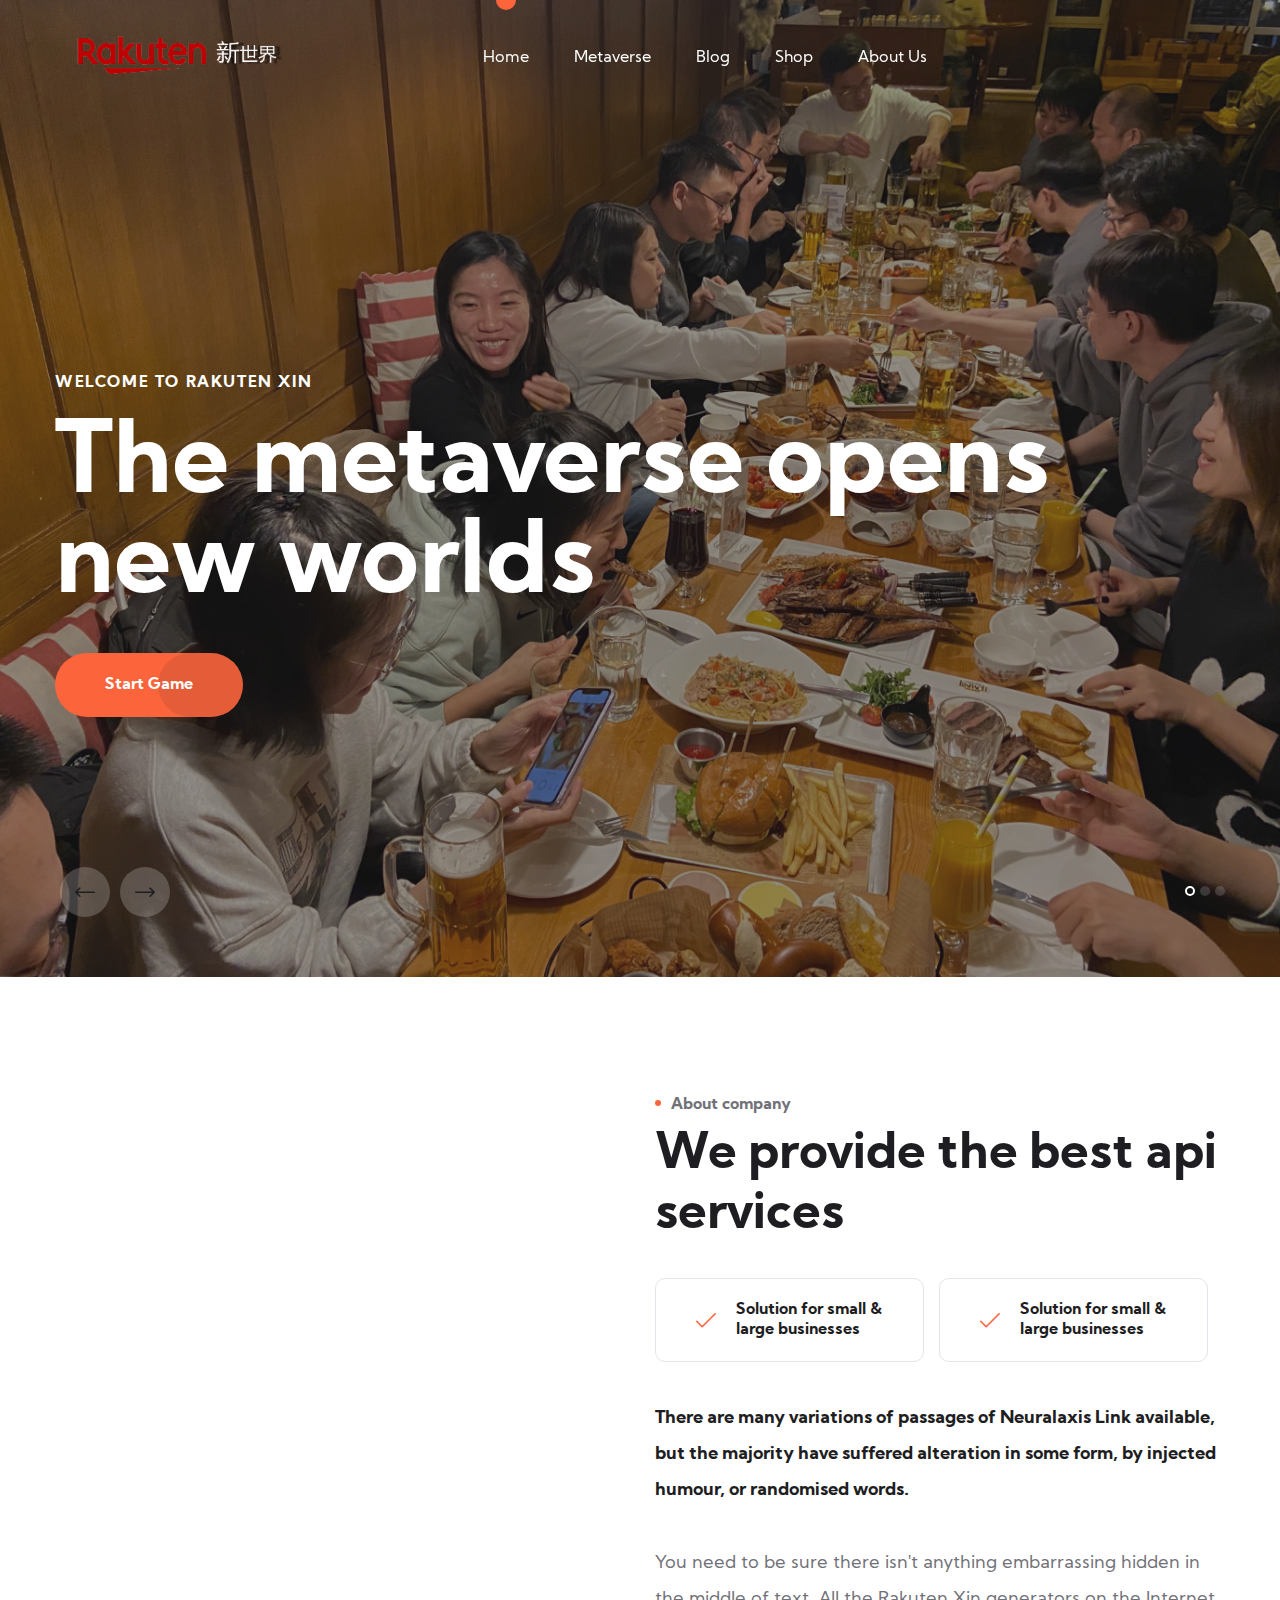
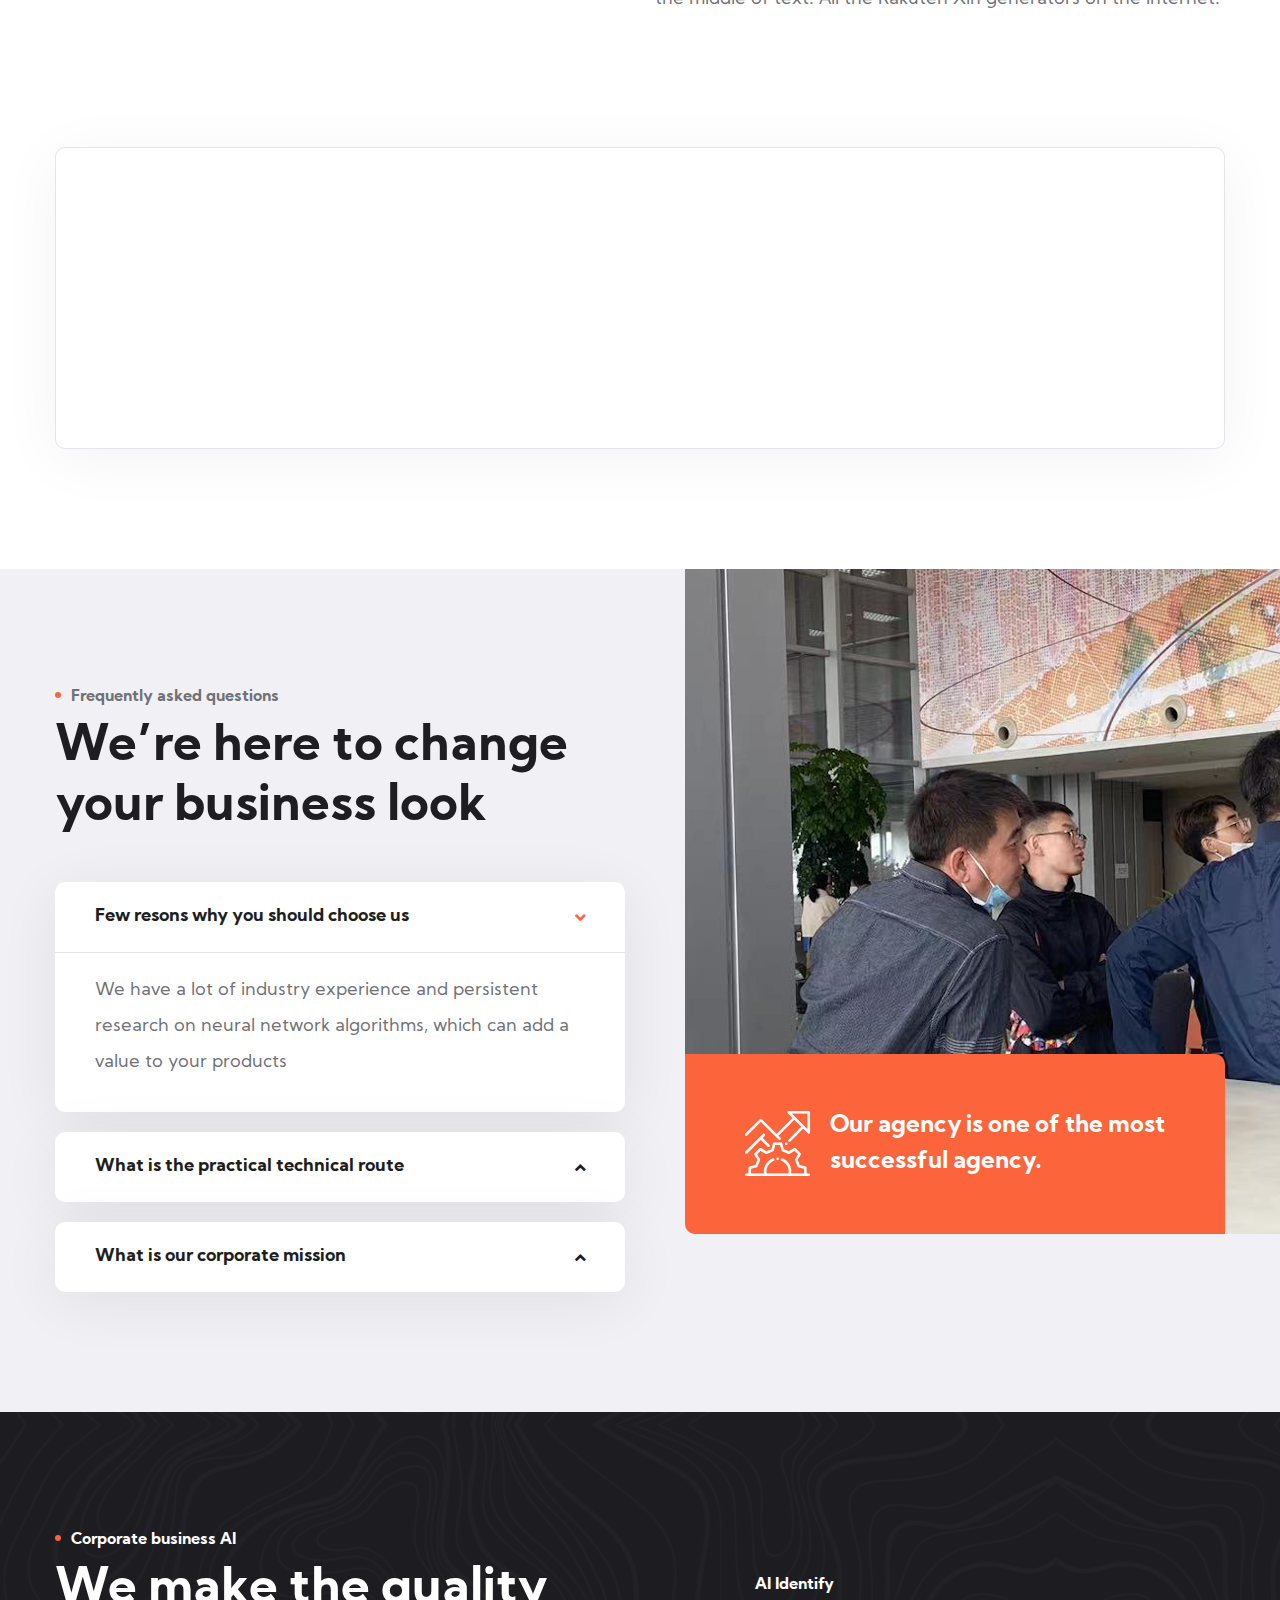
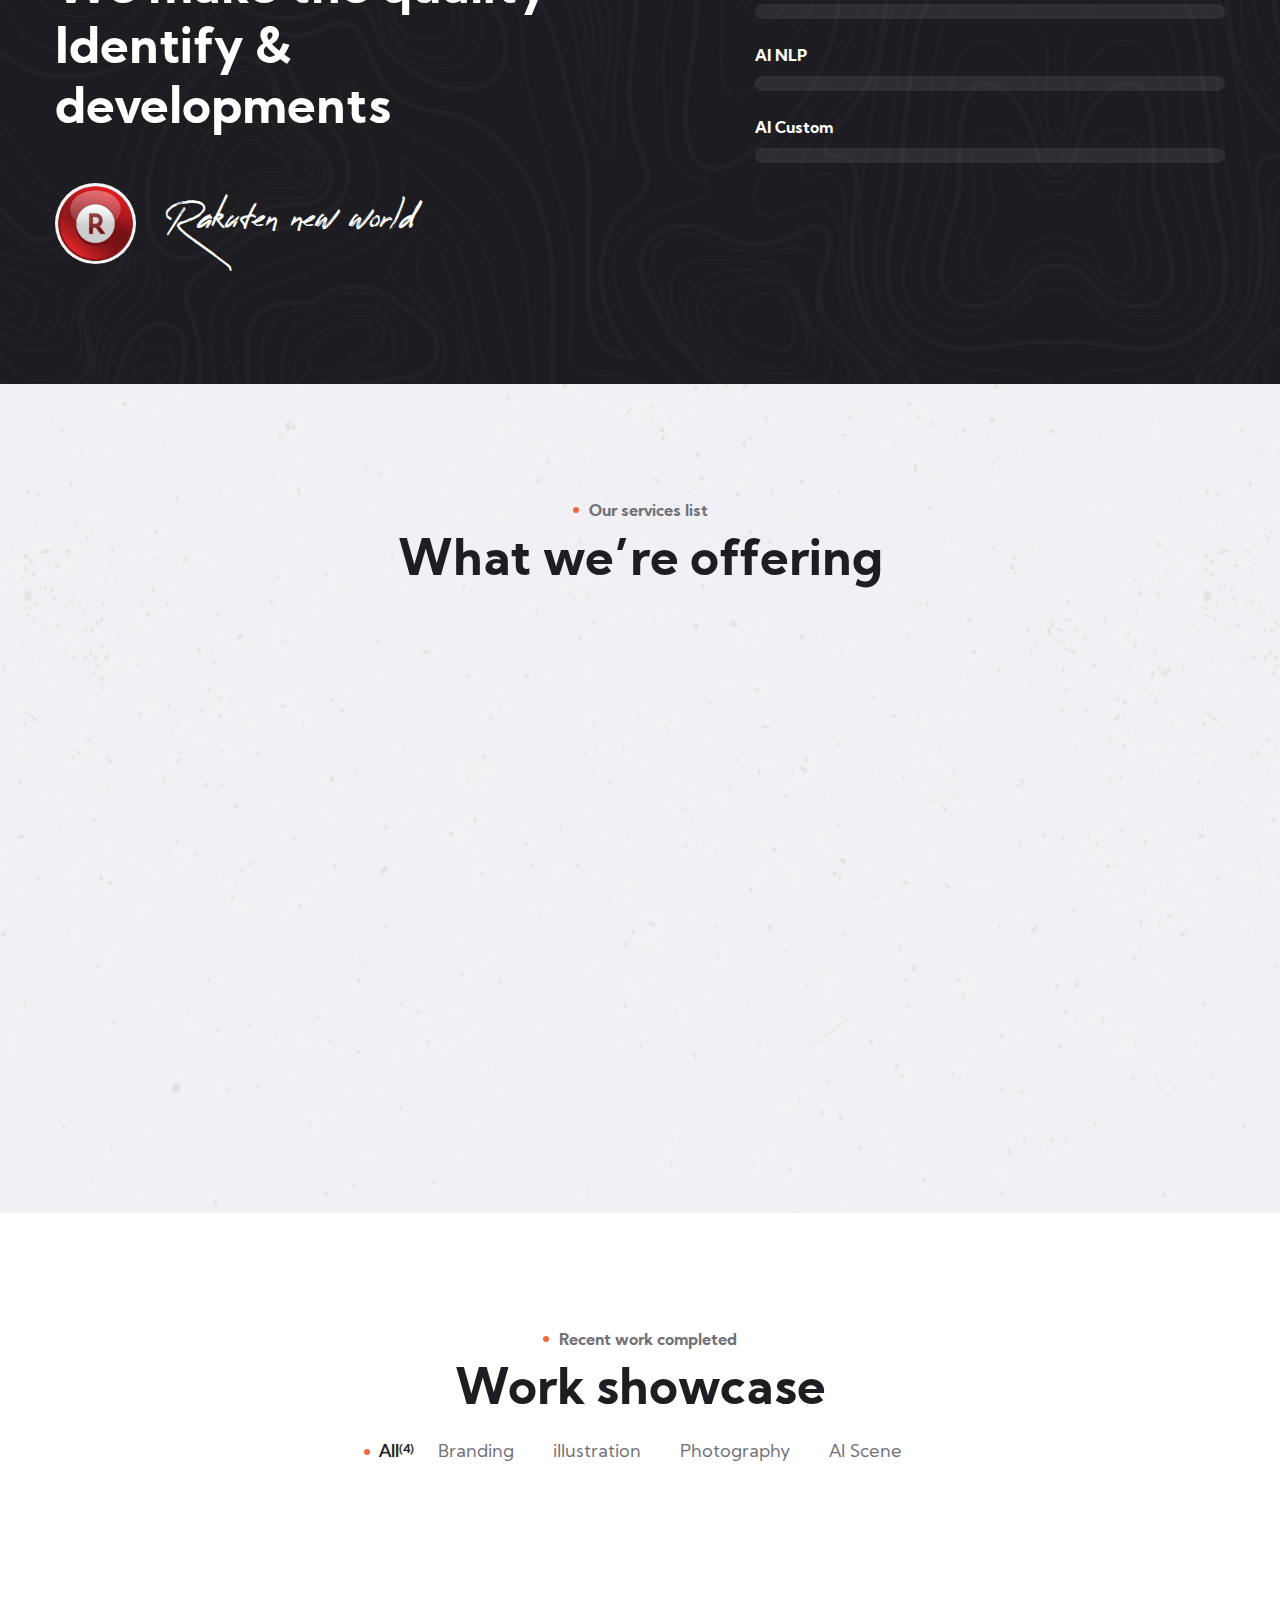
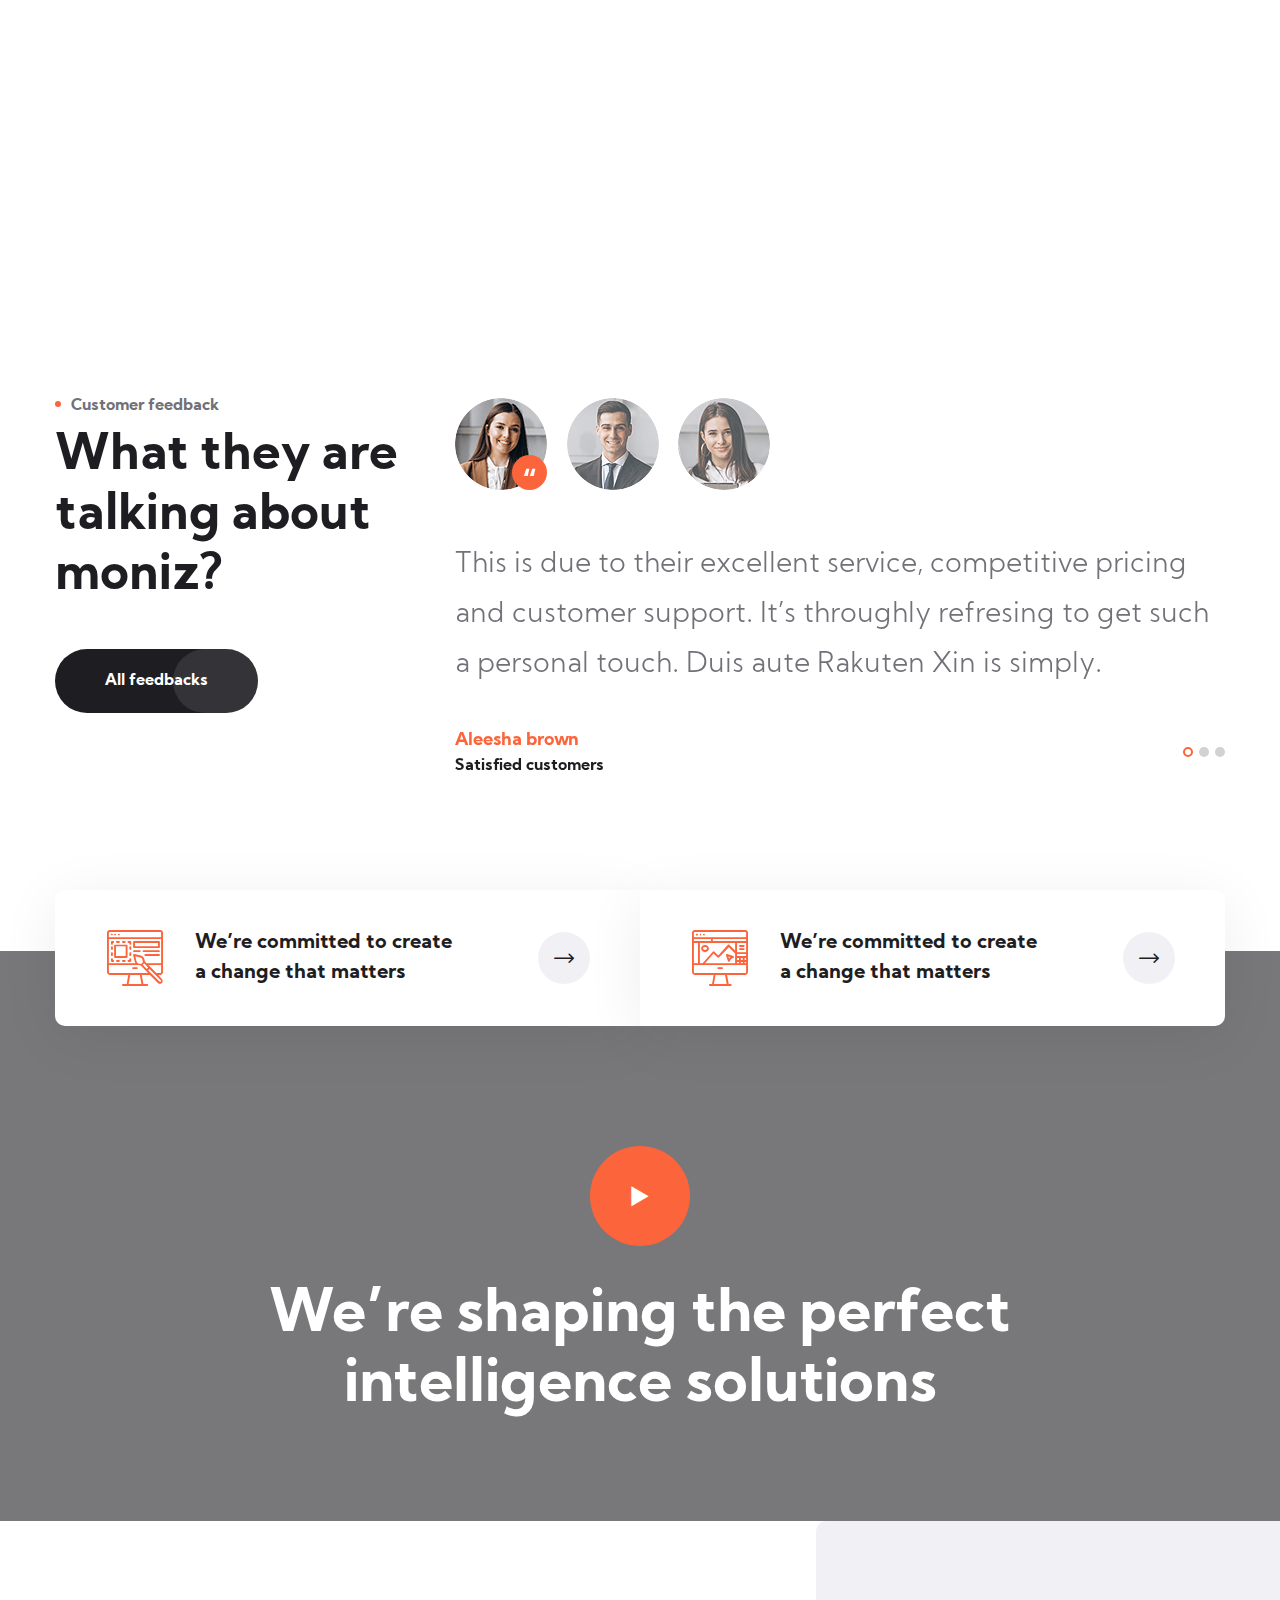
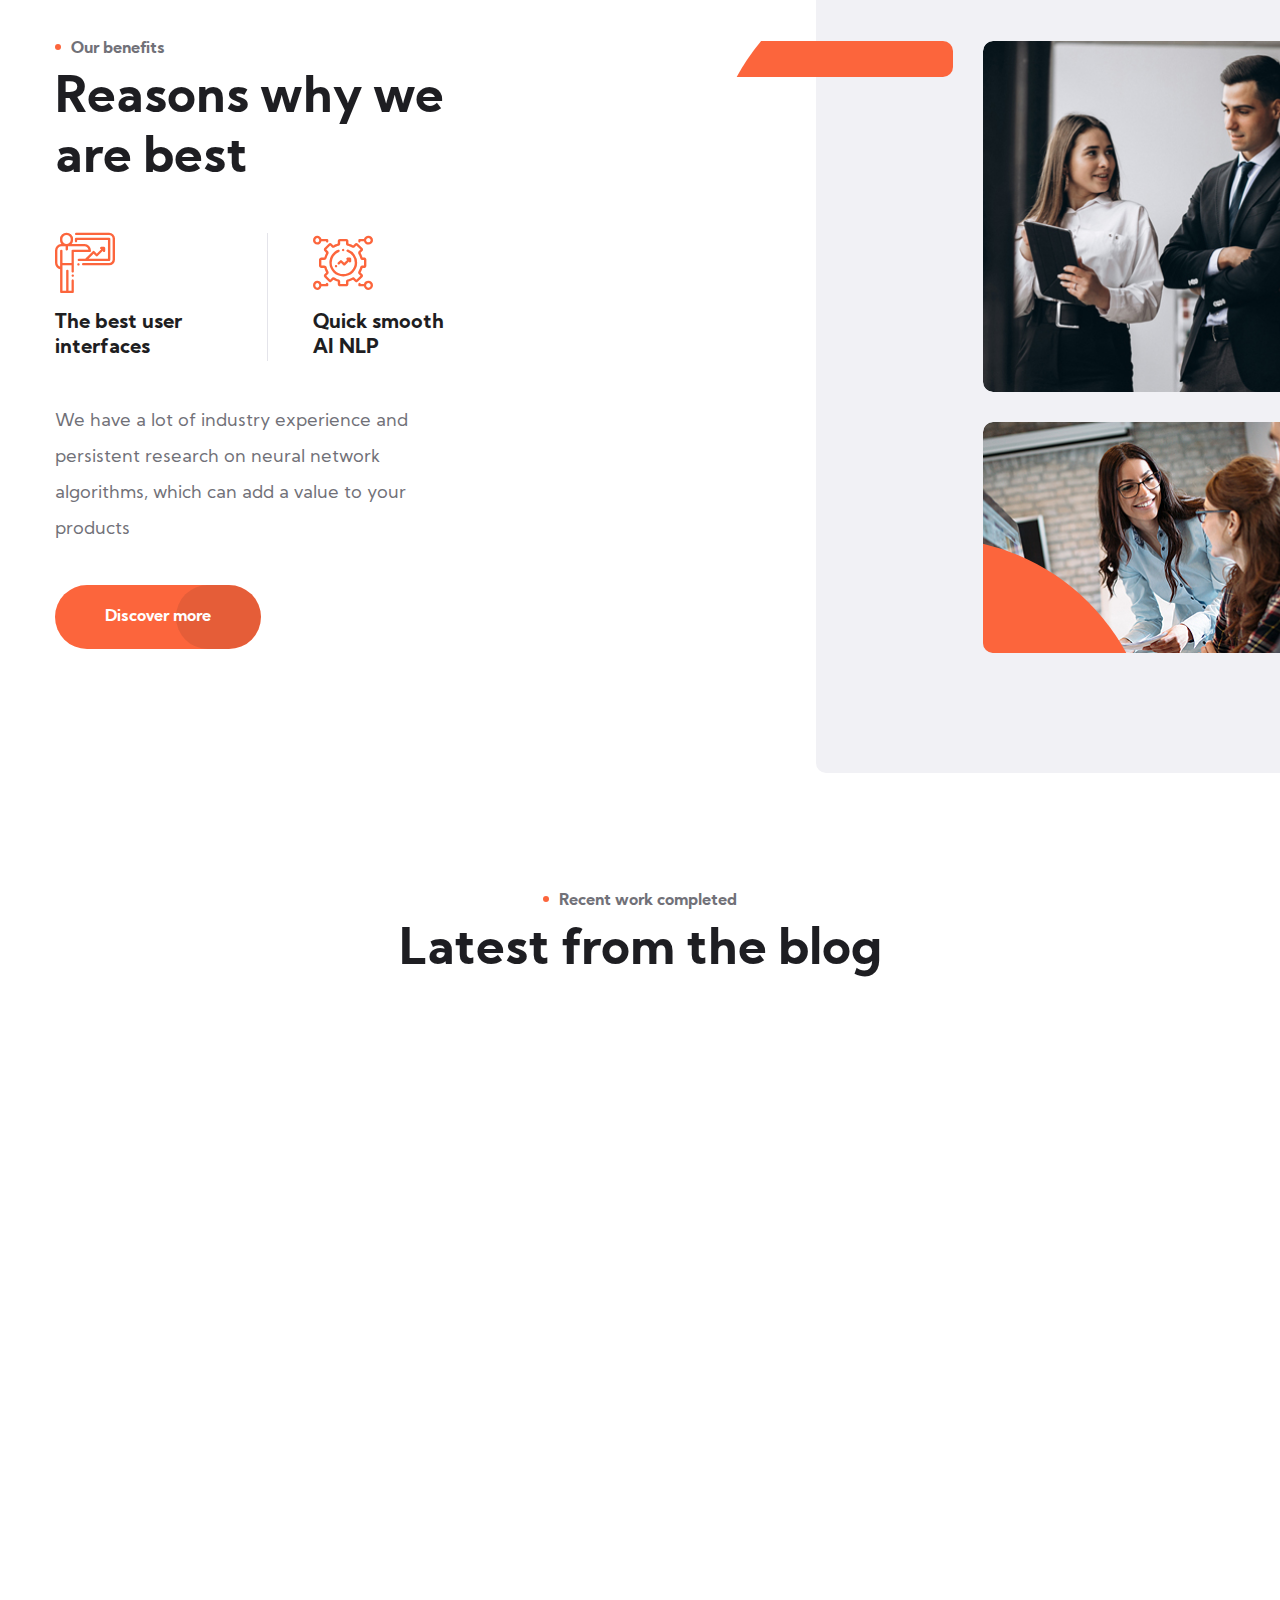
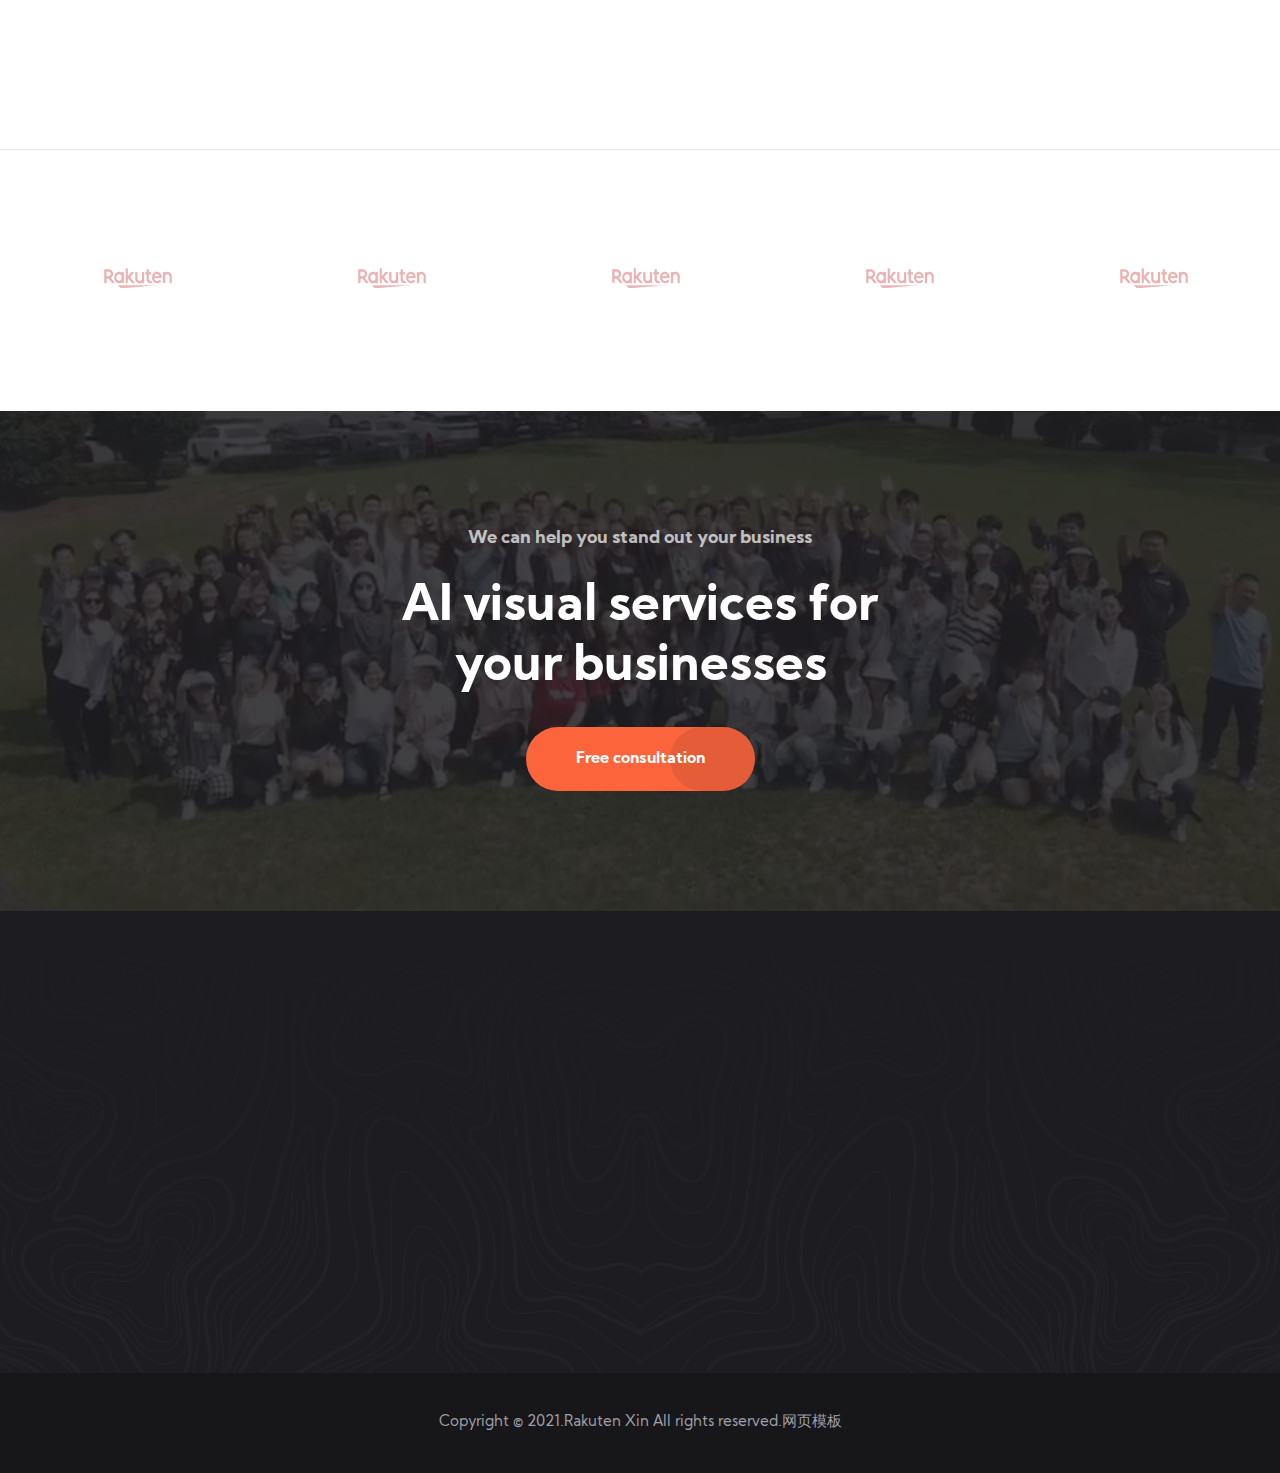
==== commit 6459f772: "xin" ====
--- a/index.html
+++ b/index.html
@@ -1055,9 +1055,8 @@
                                     Liaoning Province, China</p>
                                 <div class="footer-widget__contact-info">
                                     <p>
-                                        <a href="tel:15600589198" class="footer-widget__contact-phone">15800589198</a>
-                                        <a href="mailto:282602809@qq.com"
-                                            class="footer-widget__contact-mail">282602809@qq.com</a>
+                                        <a href="mailto:hang.yang@rakuten.com"
+                                            class="footer-widget__contact-mail">hang.yang@rakuten.com</a>
                                     </p>
                                 </div>
                             </div>
@@ -1122,12 +1121,9 @@
             <ul class="mobile-nav__contact list-unstyled">
                 <li>
                     <i class="fa fa-envelope"></i>
-                    <a href="mailto:needhelp@packageName__.com">needhelp@moniz.com</a>
+                    <a href="mailto:needhelp@packageName__.com">hang.yang@rakuten.com</a>
                 </li>
-                <li>
-                    <i class="fa fa-phone-alt"></i>
-                    <a href="tel:666-888-0000">15600589198</a>
-                </li>
+
             </ul><!-- /.mobile-nav__contact -->
             <div class="mobile-nav__top">
                 <div class="mobile-nav__social">
